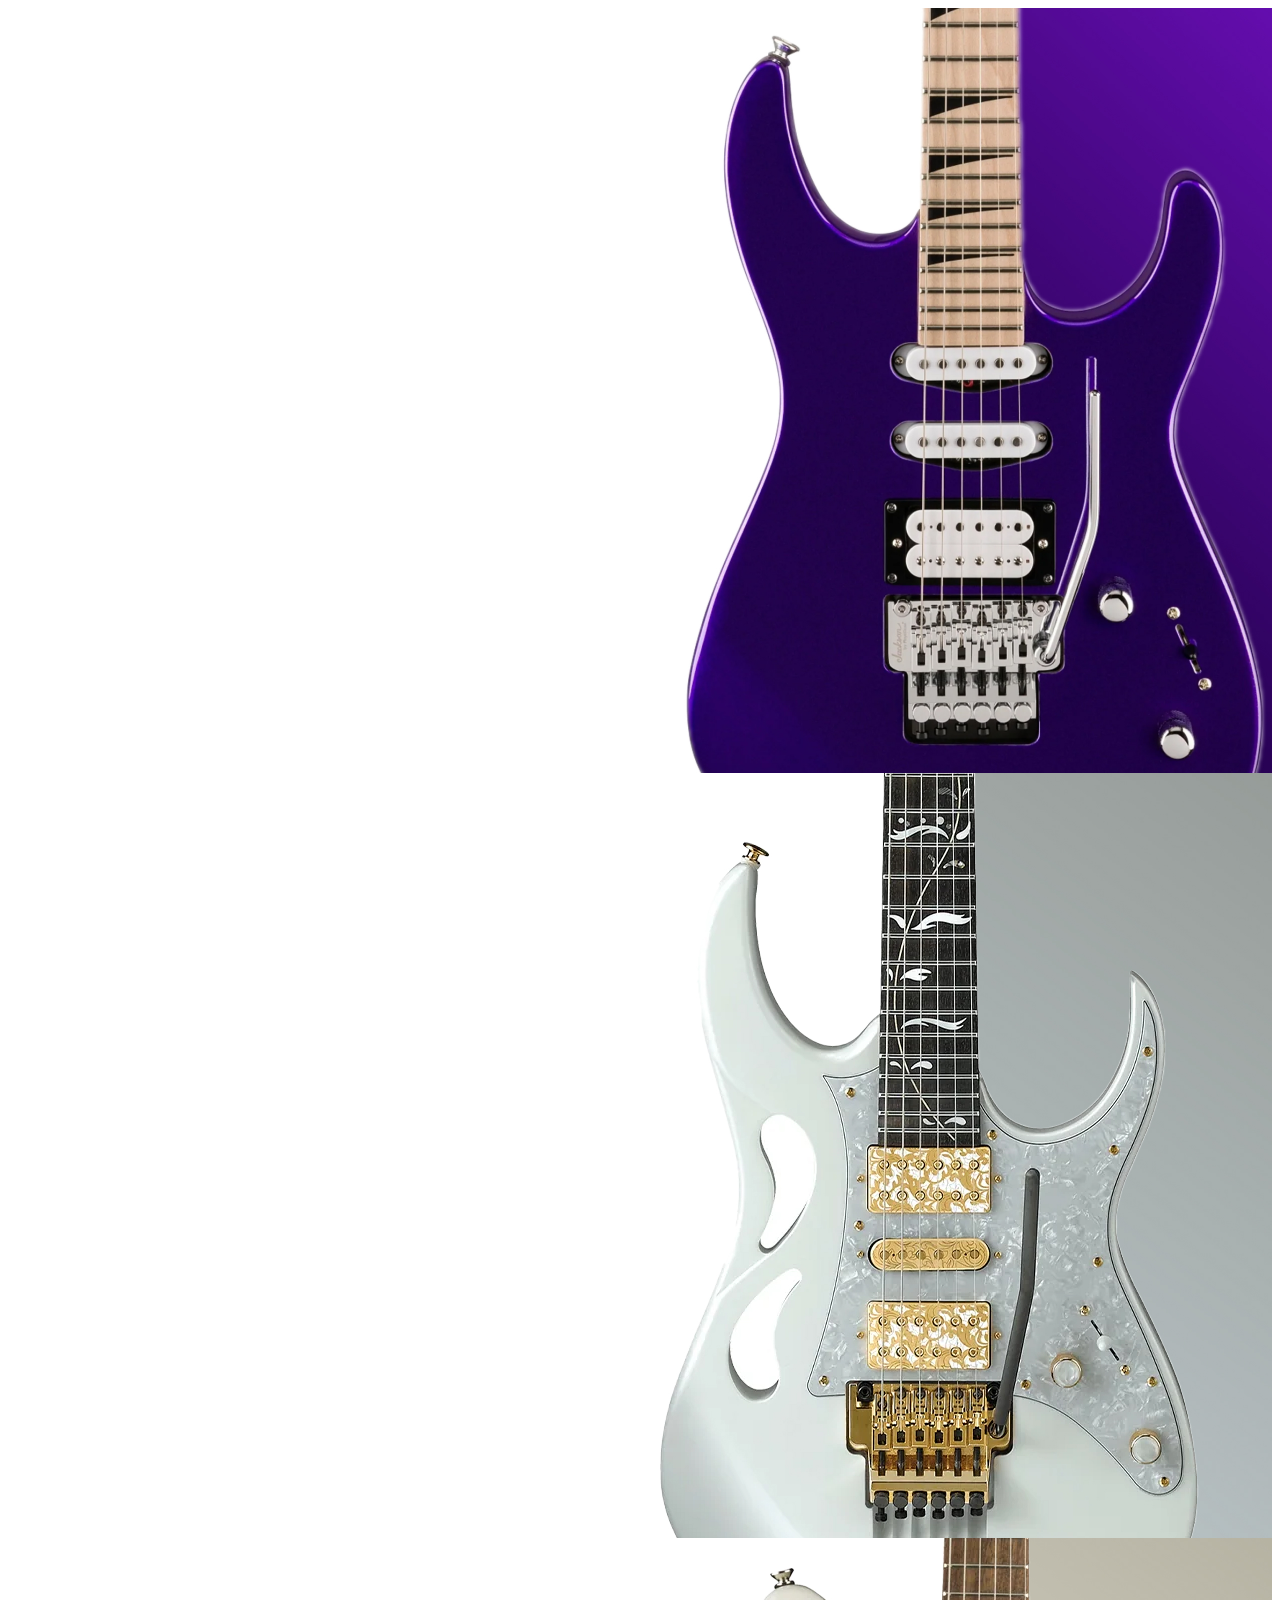
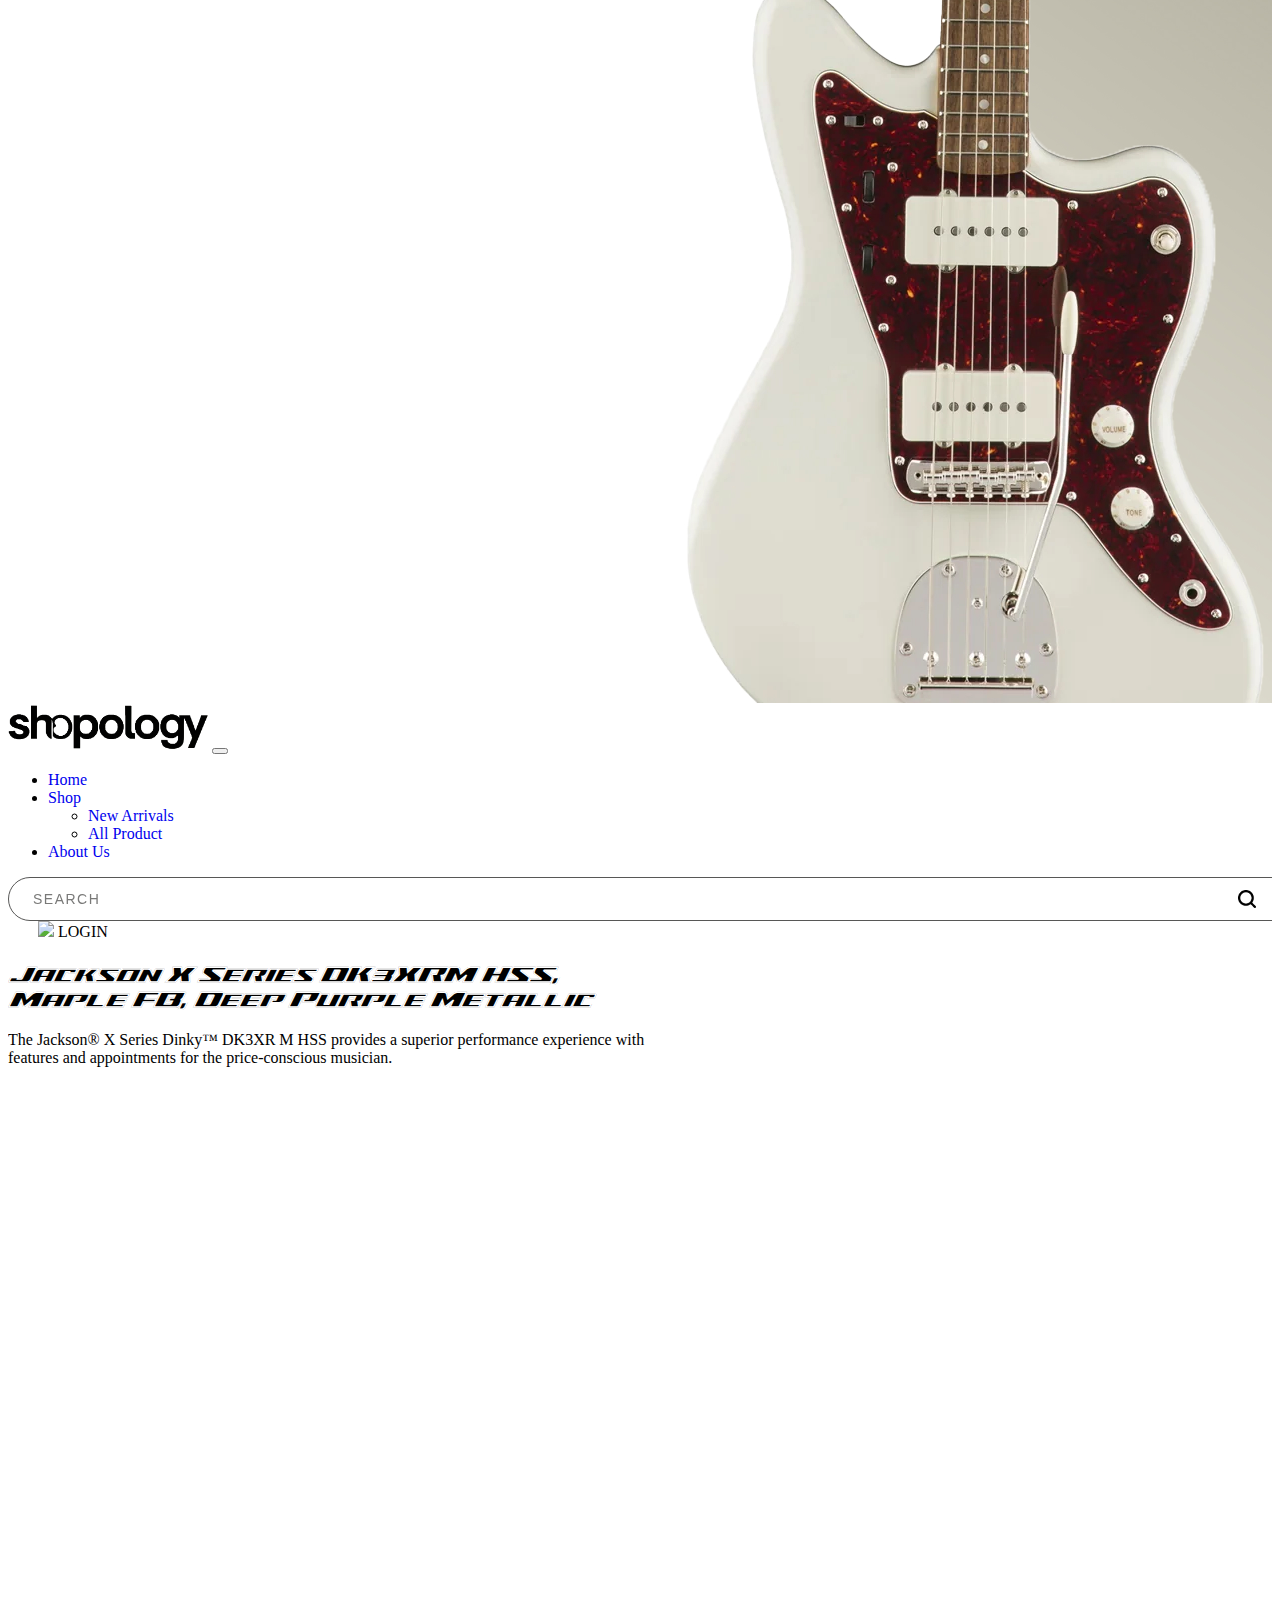
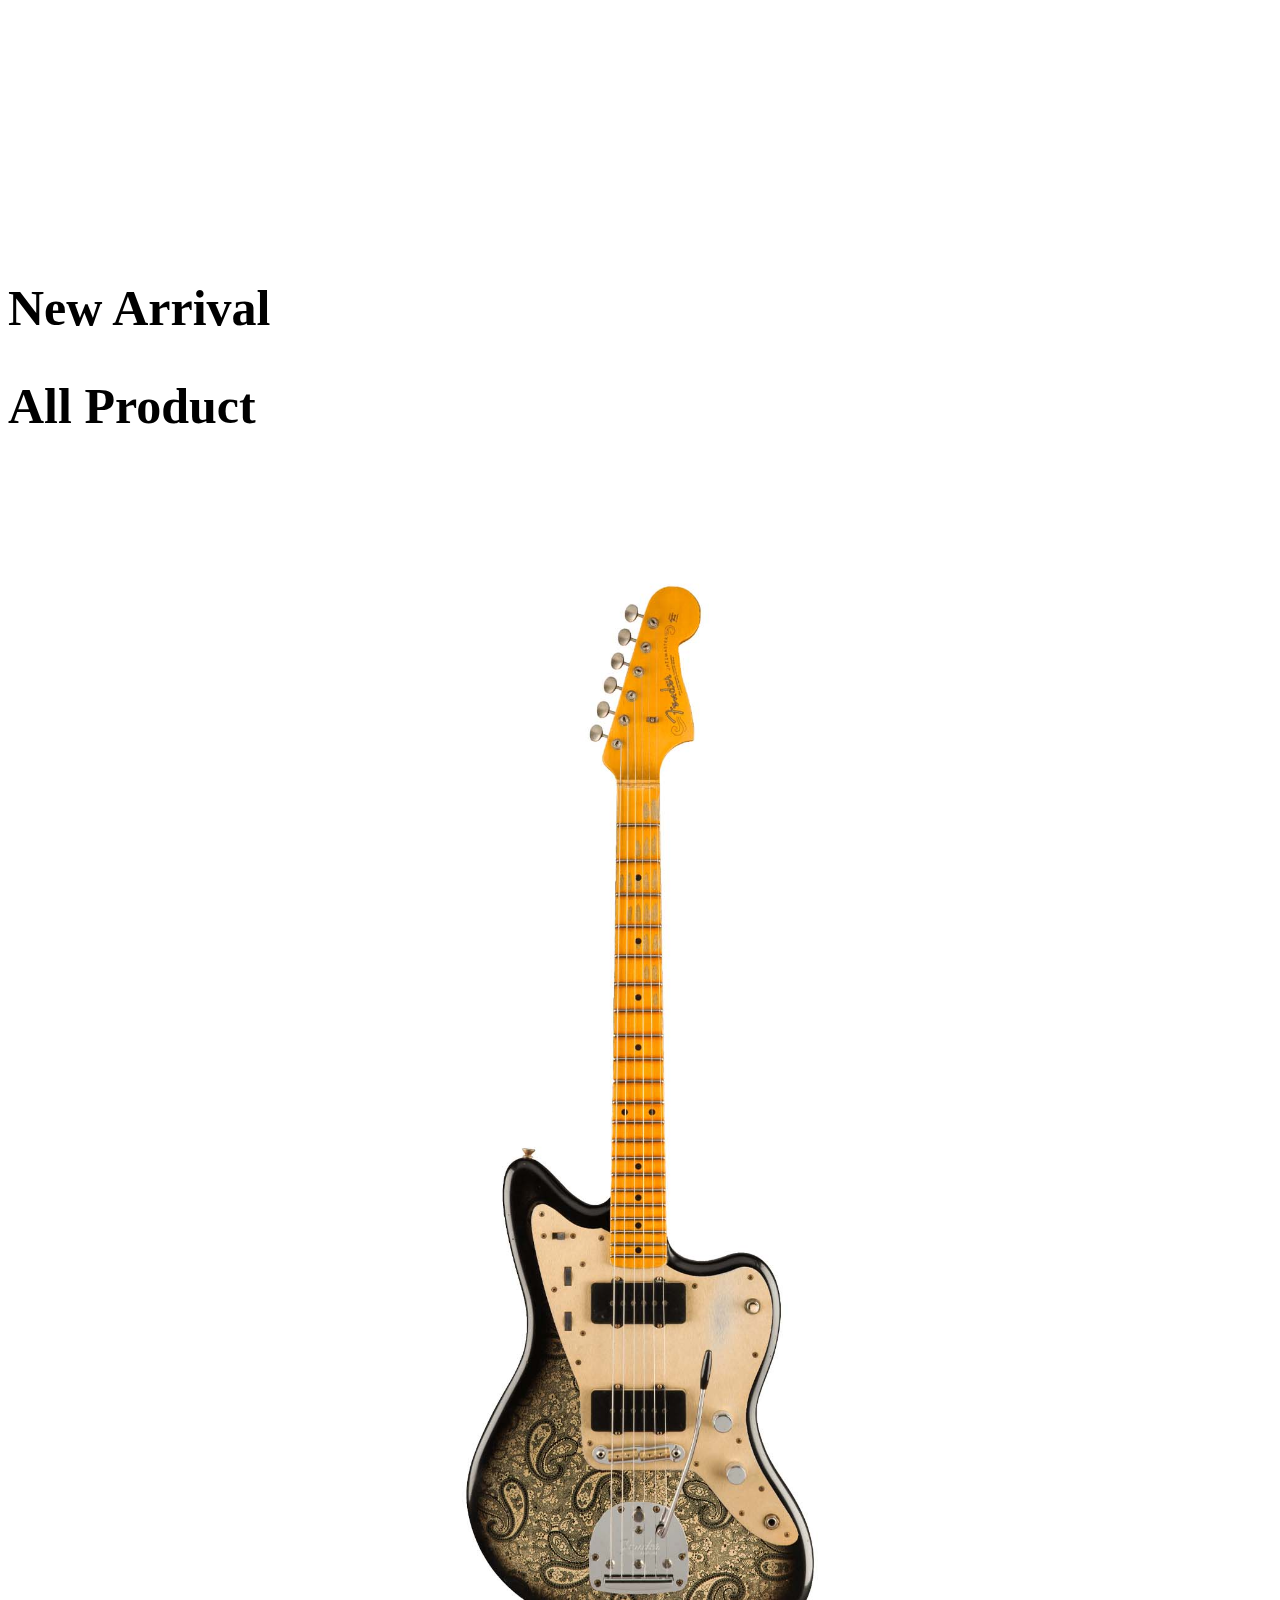
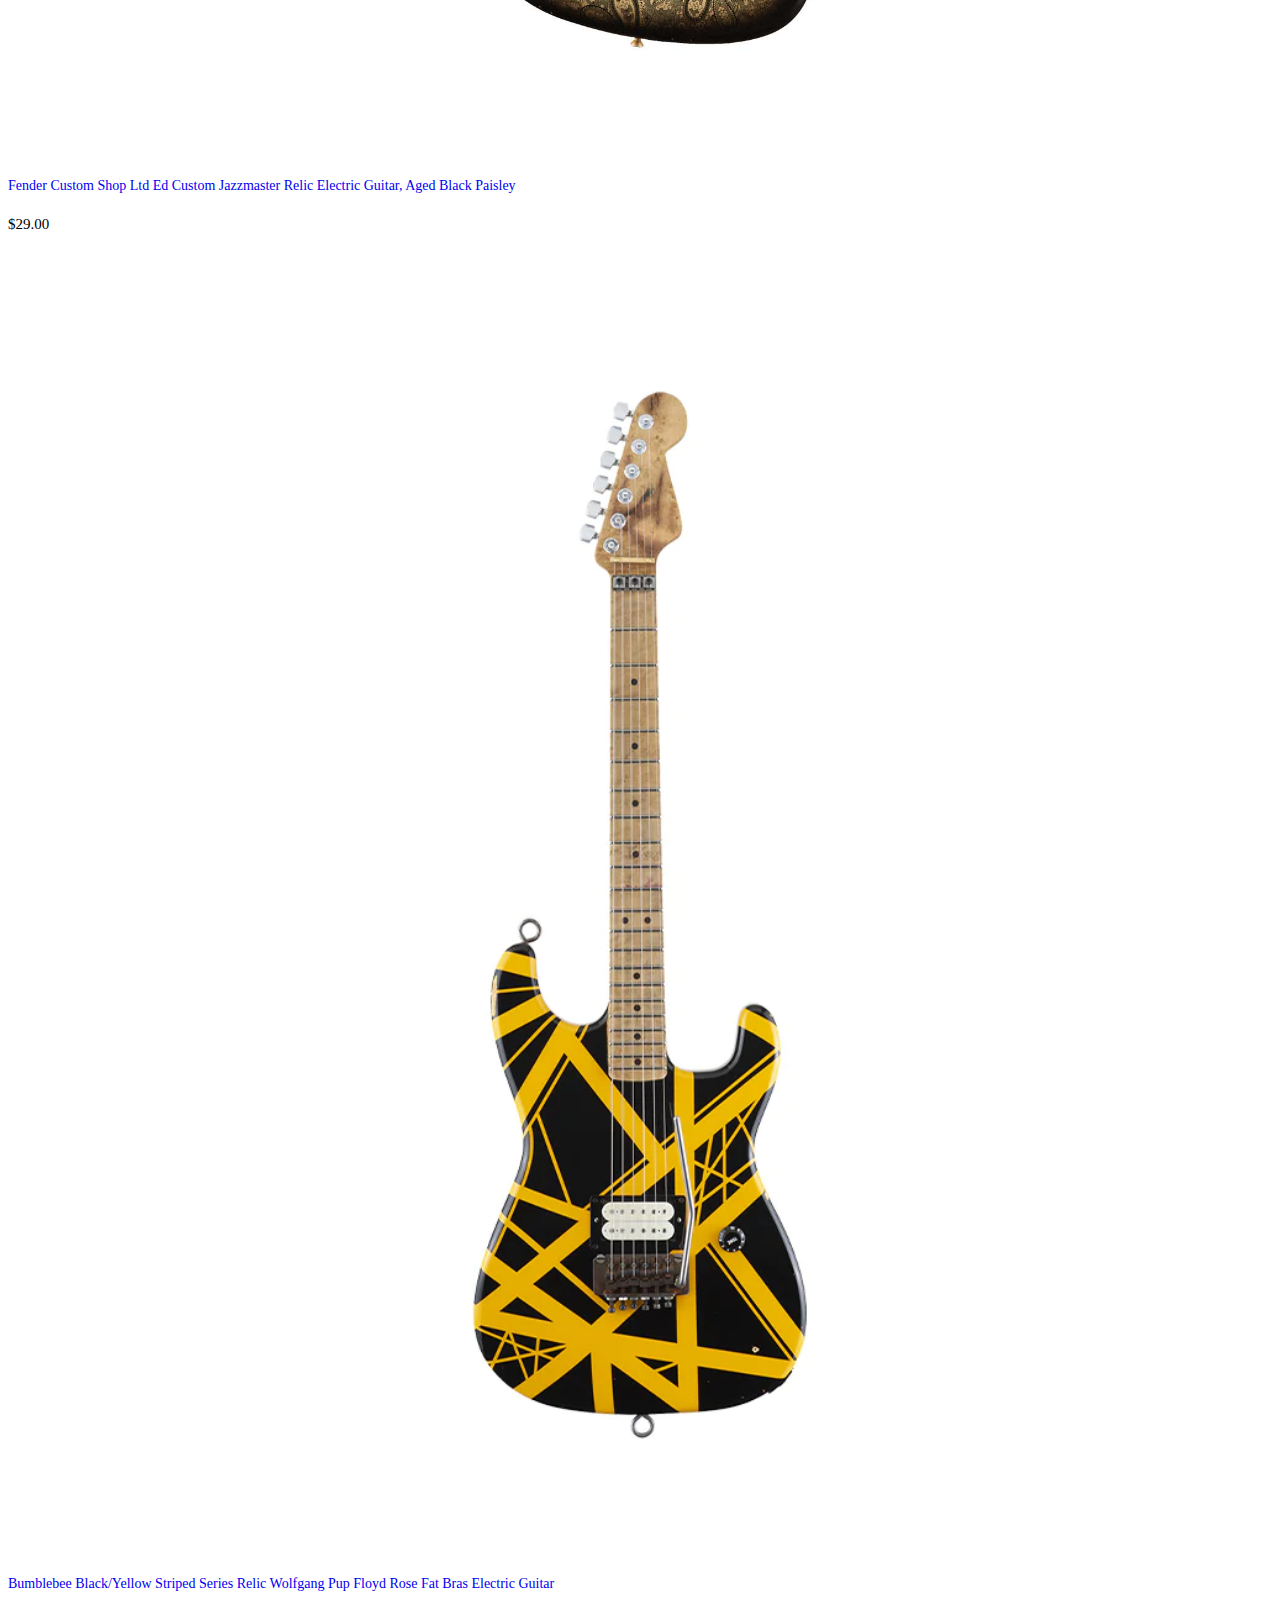
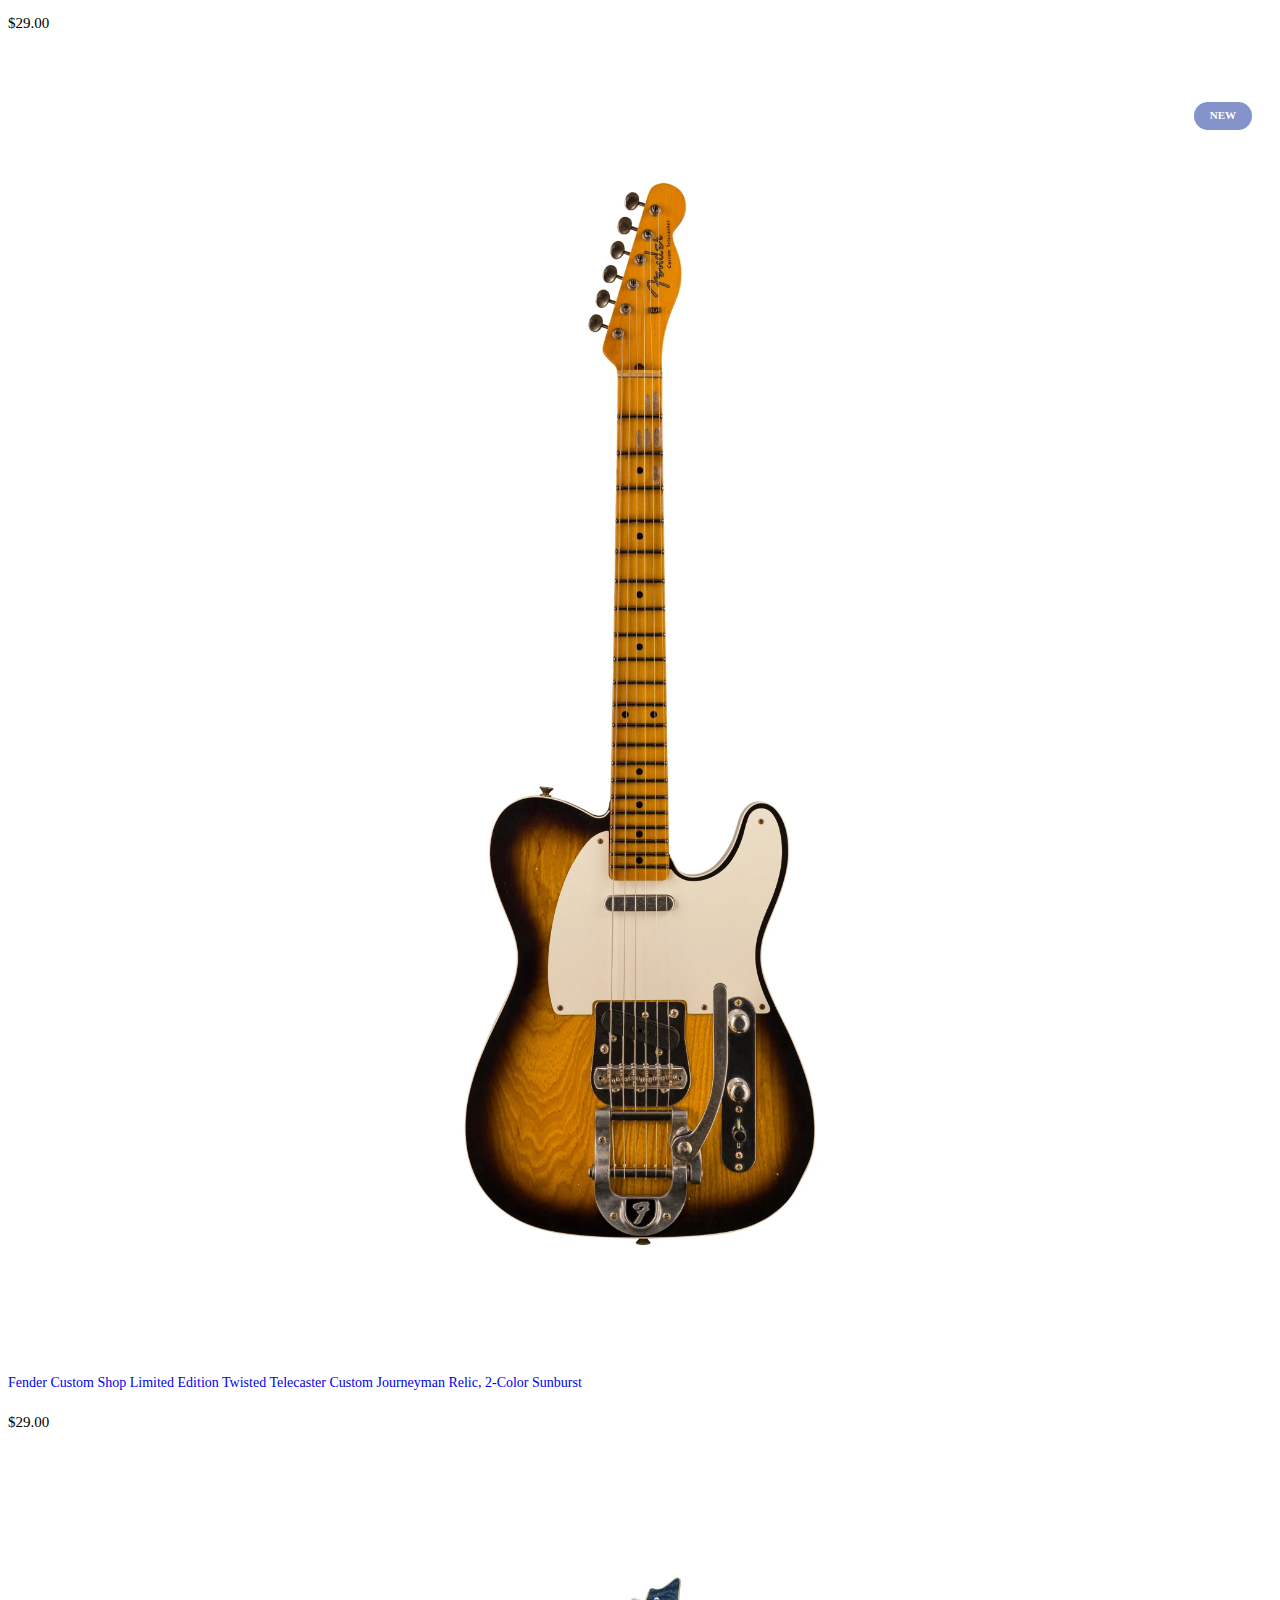
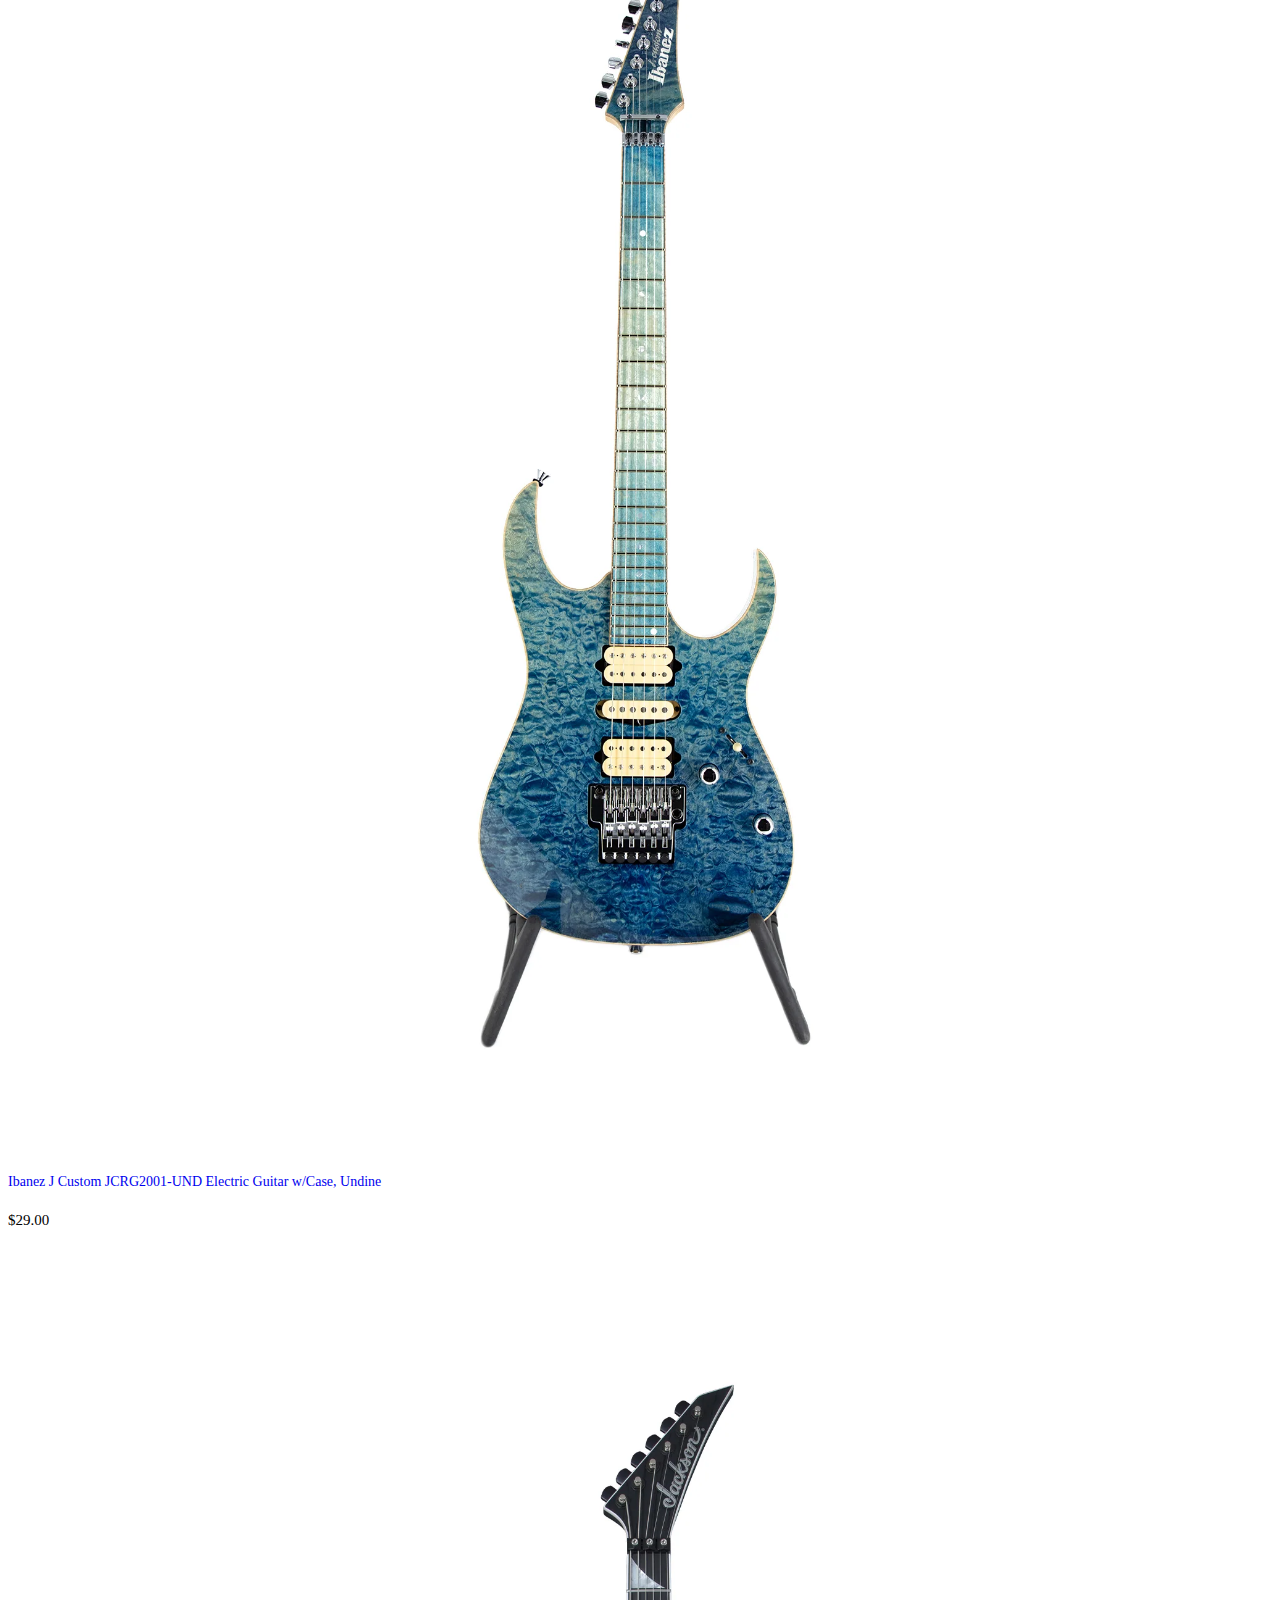
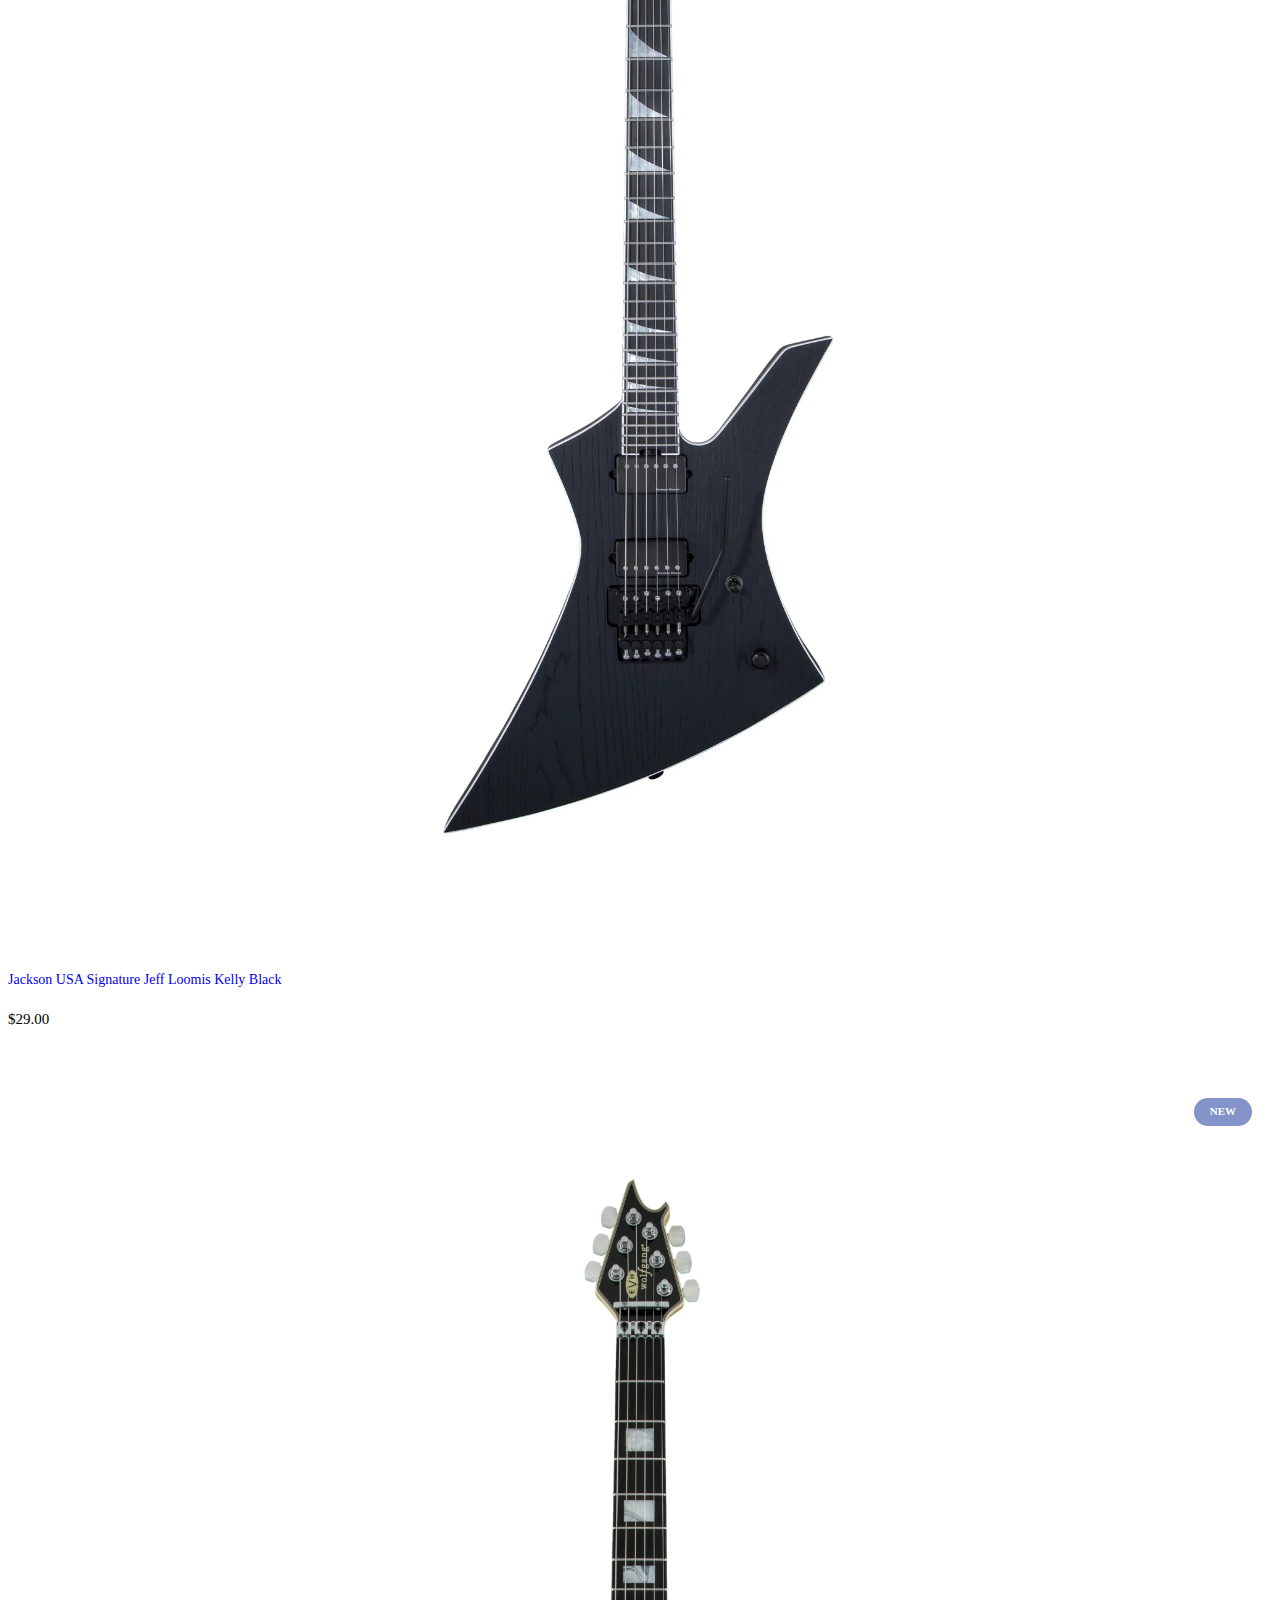
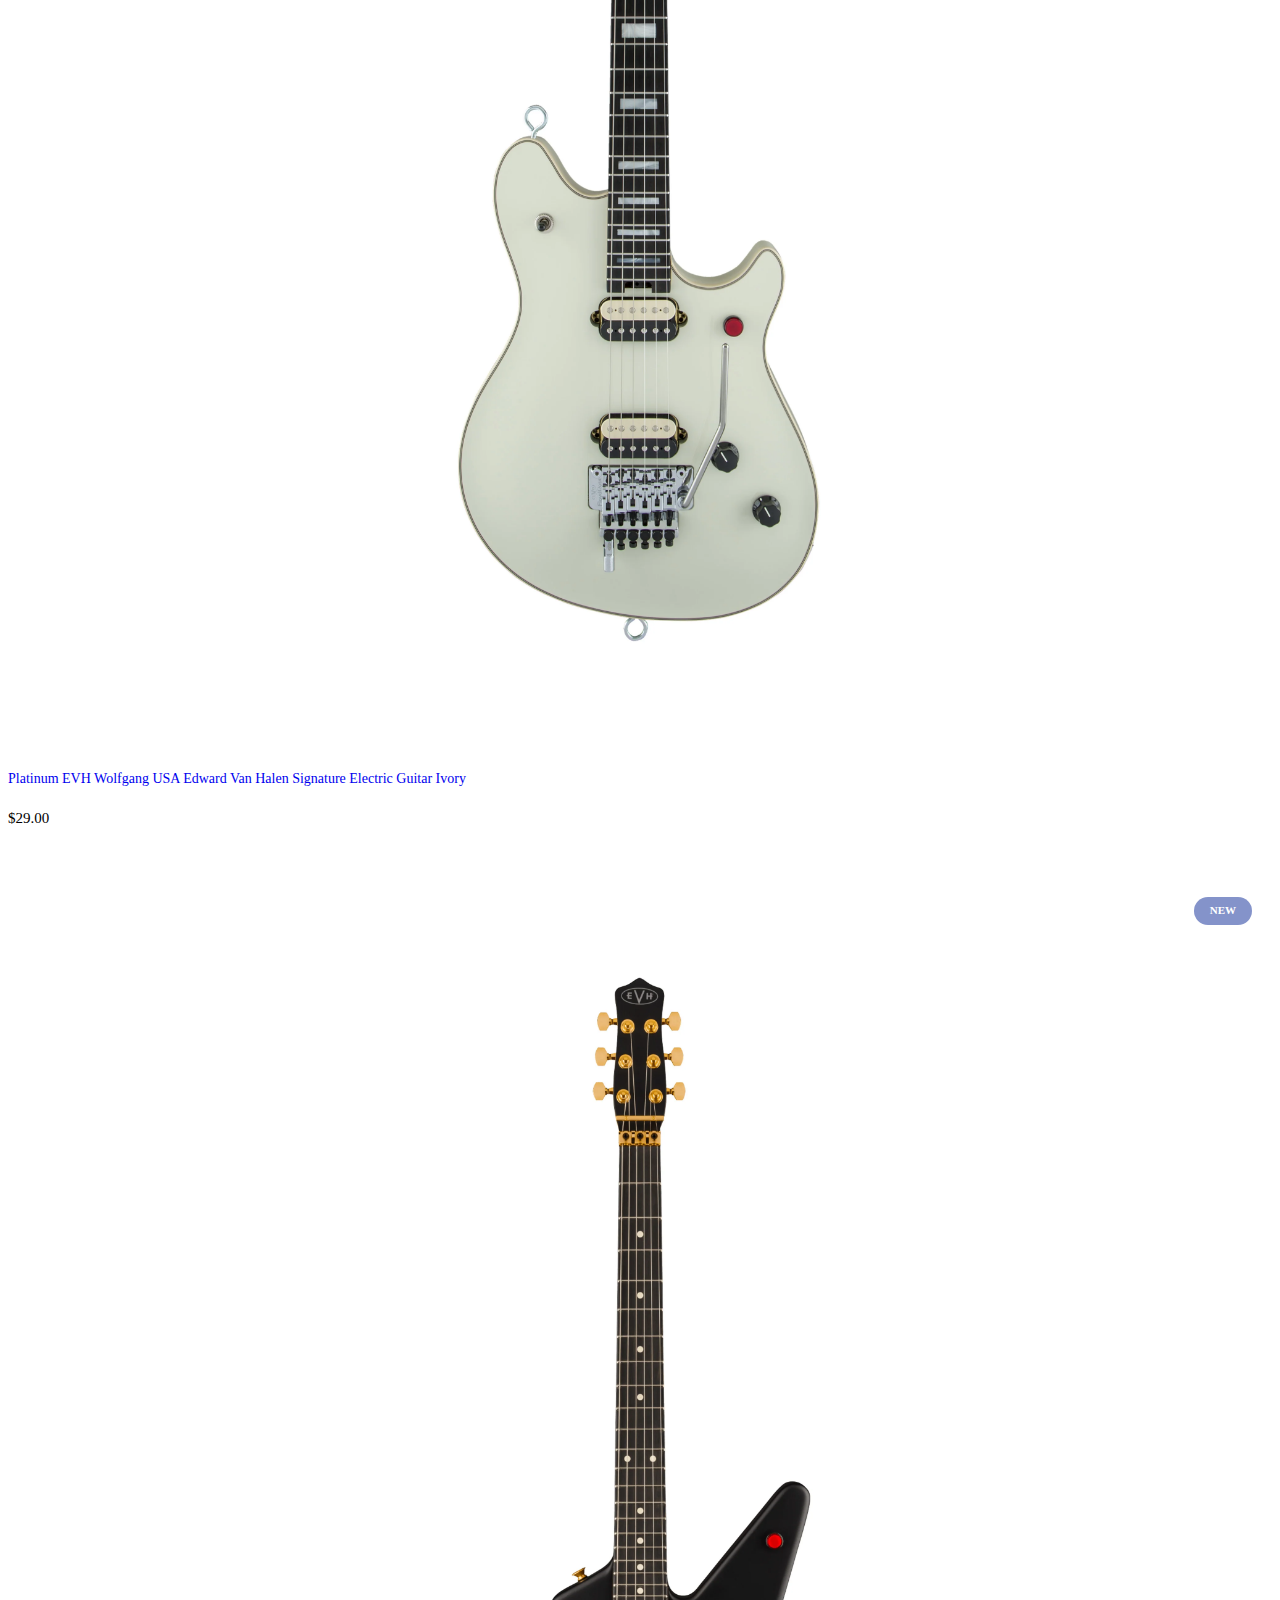
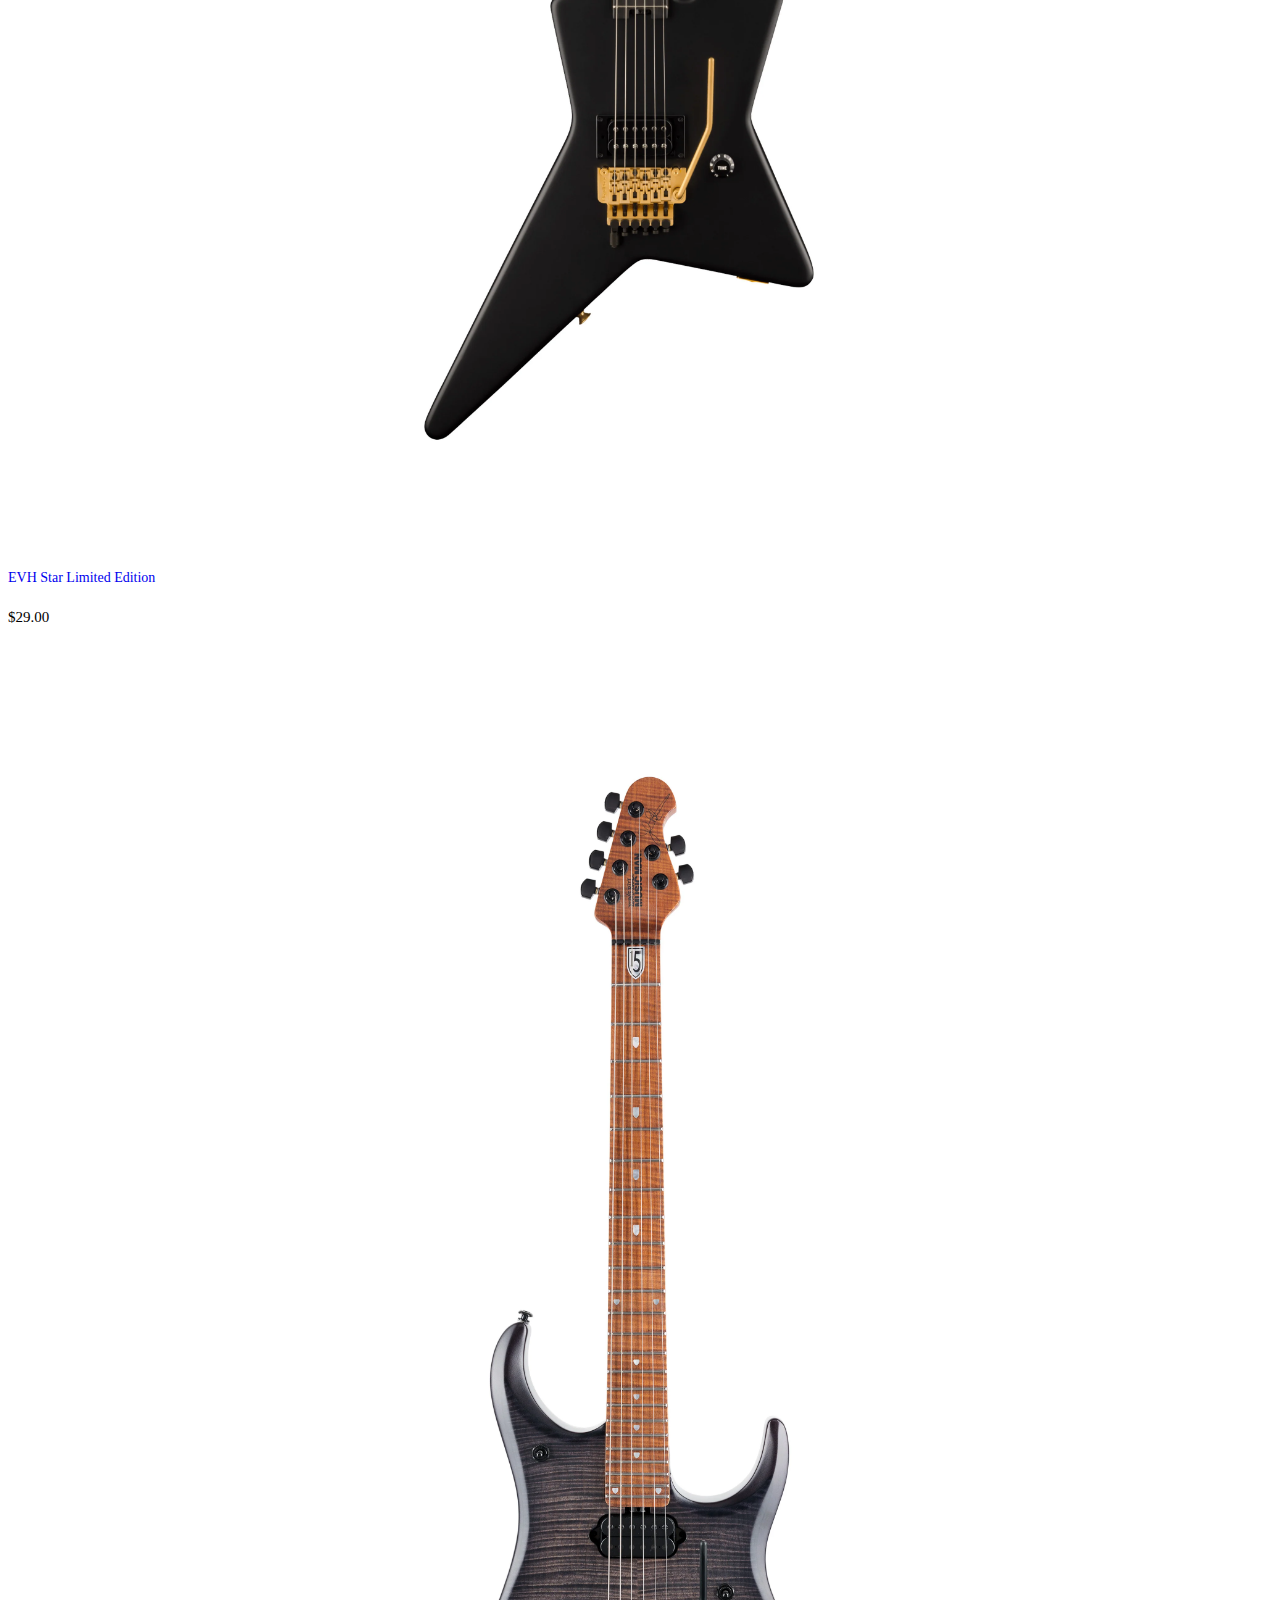
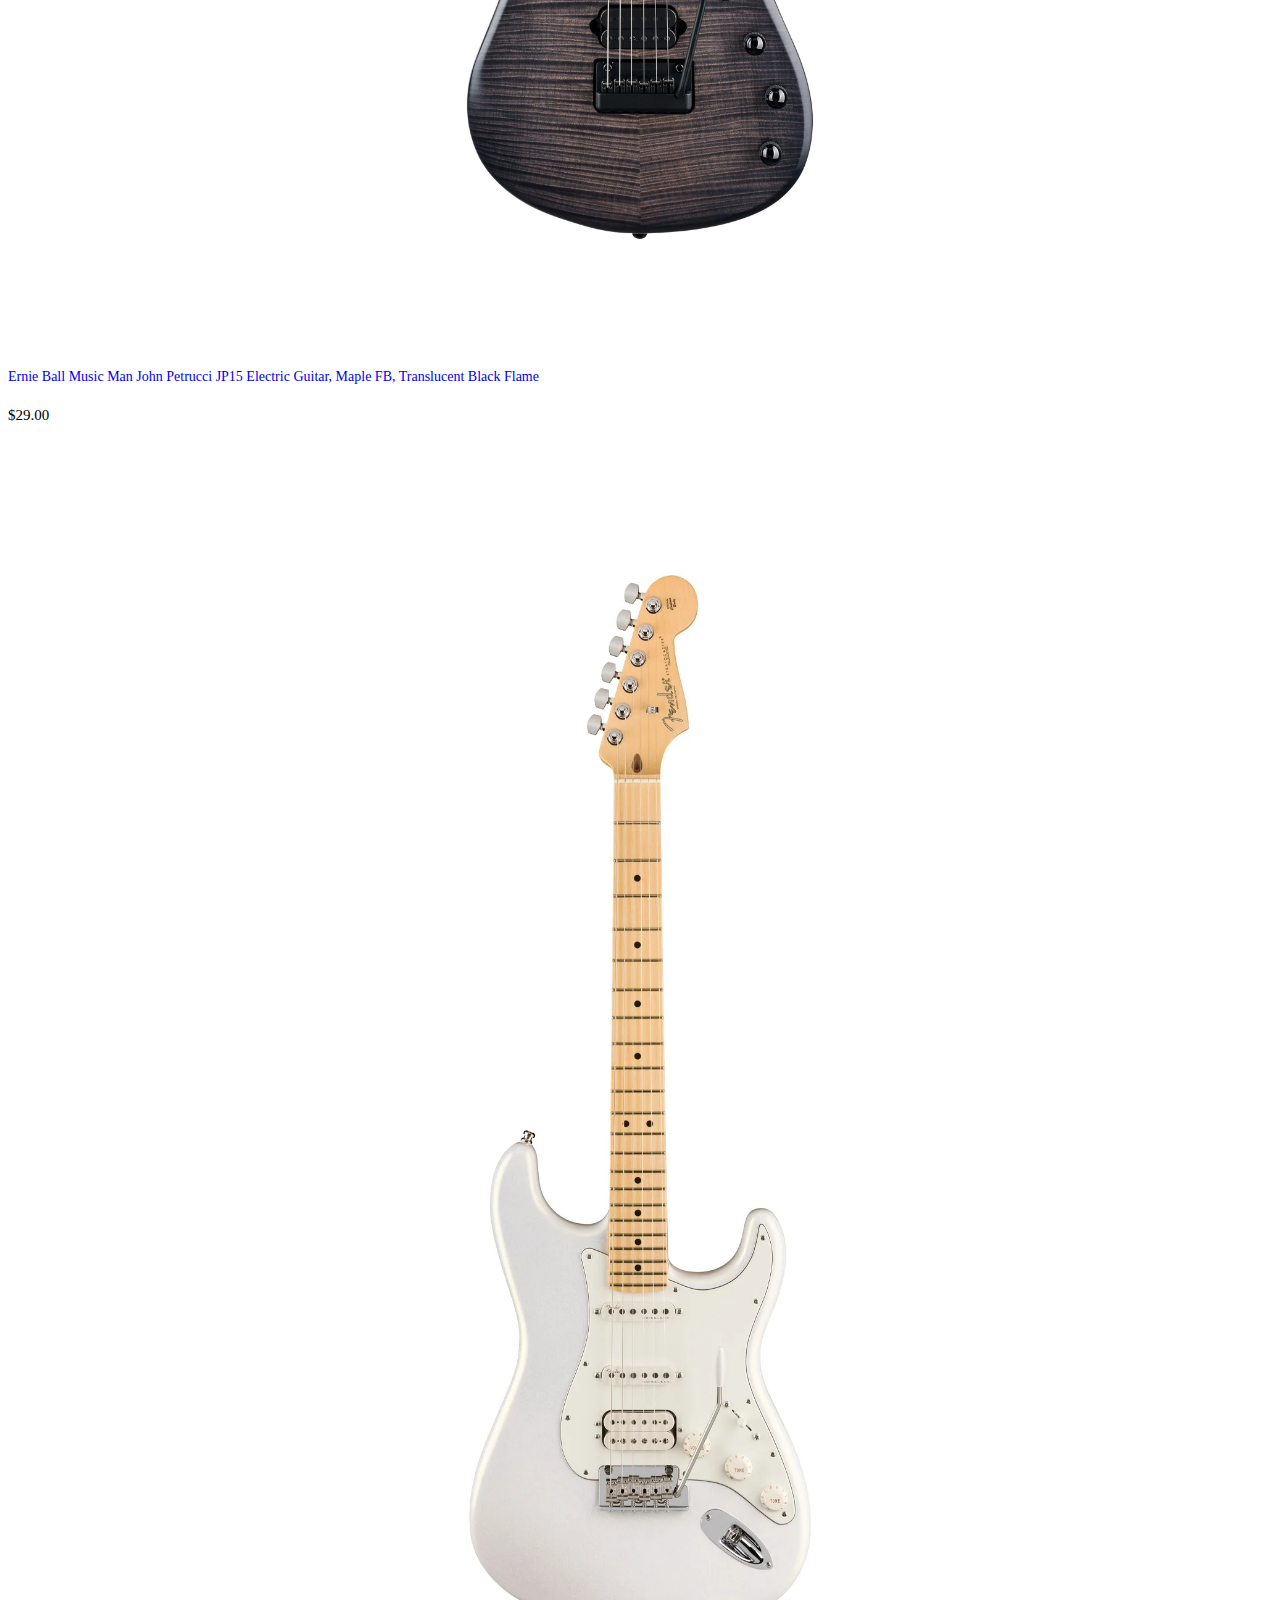
==== index.html @ ac3846db "Update and rename Index.html to index.html" ====
<!DOCTYPE html>
<html xmlns="http://www.w3.org/1999/xhtml" xml:lang="en" lang="en">

<head>
    <meta http-equiv="content-type" content="text/html" charset="utf-8" />
    <title>Shopology</title>
    <link rel="icon" href="imgasa/klipartz.com.png" type="image/gif">
    <meta name="viewport" content="width=device-width, initial-scale=1.0">
    <meta name="description" content="">
    <link rel="StyleSheet" href="swiss.css" />
    <script src="https://cdn.jsdelivr.net/npm/bootstrap@5.3.2/dist/js/bootstrap.bundle.min.js"
        integrity="sha384-C6RzsynM9kWDrMNeT87bh95OGNyZPhcTNXj1NW7RuBCsyN/o0jlpcV8Qyq46cDfL" crossorigin="anonymous">
    </script>
    <link href="https://cdn.jsdelivr.net/npm/bootstrap@5.3.2/dist/css/bootstrap.min.css" rel="stylesheet"
        integrity="sha384-T3c6CoIi6uLrA9TneNEoa7RxnatzjcDSCmG1MXxSR1GAsXEV/Dwwykc2MPK8M2HN" crossorigin="anonymous">
    <script src="https://secure.exportkit.com/cdn/js/ek_googlefonts.js?v=6"></script>
    <link rel="stylesheet" href="css/themify-icons.css">
    <link rel="stylesheet" href="css/owl-carousel.css">
    <link rel="stylesheet" href="style.css">
</head>

<body>

    <div id="myCarousel" class="carousel slide" data-ride="carousel" data-interval="10000" data-pause="false">
        <div class="carousel-inner">
            <div class="carousel-item active">
                <div id="bgimg"
                    style="background-image: url('imgasa/Group\ 1.jpg'); background-size: cover; background-repeat: no-repeat; height:765px;">
                </div>
            </div>
            <div class="carousel-item">
                <div id="bgimg"
                    style="background-image: url('imgasa/Group\ 2.jpg'); background-size: cover; background-repeat: no-repeat; height:765px;">
                </div>
            </div>
            <div class="carousel-item">
                <div id="bgimg"
                    style="background-image: url('imgasa/Group\ 3.jpg'); background-size: cover; background-repeat: no-repeat; height:765px;">
                </div>
            </div>


            <!-- pembuka navbar -->
            <nav class="navbar navbar-expand-lg bg-body-tertiary" style="background-color: transparent !important;">
                <div class="container-fluid">
                    <a class="navbar-brand" id="logoshopology" href="#"><img src="imgasa/shopology.png" width="200px"
                            alt=""></a>

                    <!-- Adjusted inline style for the hamburger menu button -->
                    <button id="hamburgermenu" class="navbar-toggler" type="button" data-bs-toggle="collapse"
                        data-bs-target="#navbarText" aria-controls="navbarText" aria-expanded="false"
                        aria-label="Toggle navigation" style="margin-right: 10px;">
                        <span class="navbar-toggler-icon"></span>
                    </button>

                    <div class="collapse navbar-collapse" id="navbarText">
                        <ul class="navbar-nav me-auto mb-2 mb-lg-0">
                            <li class="nav-item">
                                <a class="nav-link active" aria-current="page" href="#top">Home</a>
                            </li>
                            <li class="nav-item dropdown">
                                <a class="nav-link dropdown-toggle" href="#" role="button" data-bs-toggle="dropdown"
                                    aria-expanded="false">
                                    Shop
                                </a>
                                <ul class="dropdown-menu">
                                    <li><a class="dropdown-item" href="#newarrival">New Arrivals</a></li>
                                    <li><a class="dropdown-item" href="#allproduk">All Product</a></li>
                                </ul>
                            </li>
                            <li class="nav-item">
                                <a class="nav-link" href="#footer">About Us</a>
                            </li>
                        </ul>
                    </div>

                    <!-- Fluid search input span -->
                    <div class="flex-grow-1">
                        <span class="navbar-text">
                            <input class="search__input form-control" type="text" placeholder="Search">
                        </span>
                    </div>

                    <div class="navbar-text-container" style="display: flex; align-items: center; gap: 20px;">
                        <span class="navbar-text" style="margin-left: 10px;">
                            <a href="shoppingcart.html"><img src="skins/shopping_cart_2838895_1.png" alt=""></a>
                        </span>
                        <span class="navbar-text">
                            <img src="skins/user_8647311_1.png" id="user_8647311_1" />
                            <span class="mb-2" id="my_account">LOGIN</span>
                        </span>
                    </div>
                </div>
            </nav>
            <!-- penutup navbar -->


            <!-- pembuka card -->
            <!-- Card 1 -->
            <div class="d-flex justify-content-start align-items-center vh-100 me-5 mx-5">
                <div class="card" style="width: 40rem; background-color: rgba(255, 255, 255, 0.5);">
                    <div class="card-body">
                        <h2 class="card-title" id="titlecard">Jackson X Series DK3XRM HSS, Maple FB, Deep Purple
                            Metallic</h2>
                        <p class="card-text" id="cardText">The Jackson® X Series Dinky™ DK3XR M HSS provides a superior
                            performance experience with features and appointments for the price-conscious musician.</p>
                    </div>
                </div>
            </div>
            <!-- batas card 1 -->
        </div>
        <!-- batas card -->
    </div>
    </div>

    <!-- pembuka text banner utama -->
    <script>
        const texts = [{
                title: "Ibanez PIA Steve Vai Signature, Stallion White",
                text: "Steve Vai is a virtuoso guitarist, visionary composer, and consummate producer who sculpts musical sound with infinite creativity and technical mastery."
            },
            {
                title: "Squier Classic Vibe 60s Jazzmaster, Laurel FB, Olympic White",
                text: "Classic Vibe ‘60s Jazzmaster® adalah penghormatan pada model favorit Fender yang ikonik."
            },
            {
                title: "Jackson X Series DK3XRM HSS, Maple FB, Deep Purple Metallic",
                text: "The Jackson® X Series Dinky™ DK3XR M HSS provides a superior performance experience with features and appointments for the price-conscious musician."
            }
        ];

        function updateContent(index) {
            const cardText = document.getElementById("cardText");
            const titlecard = document.getElementById("titlecard");
            cardText.classList.remove('fade-in');
            cardText.classList.add('fade-out');
            titlecard.classList.remove('fade-in');
            titlecard.classList.add('fade-out');

            setTimeout(() => {
                document.getElementById("titlecard").textContent = texts[index].title;
                document.getElementById("cardText").textContent = texts[index].text;
                cardText.classList.remove('fade-out');
                cardText.classList.add('fade-in');
                titlecard.classList.remove('fade-out');
                titlecard.classList.add('fade-in');
            }, 1000);
        }

        function updateCarousel(index) {
            document.querySelector('.carousel').querySelectorAll('.carousel-item').forEach((item, i) => {
                i === index ? item.classList.add('active') : item.classList.remove('active');
            });
        }

        function updateCardAndCarousel() {
            const currentIndex = texts.findIndex(text => text.title === document.getElementById("titlecard")
                .textContent);
            const nextIndex = (currentIndex + 1) % texts.length;

            updateContent(nextIndex);
            updateCarousel(nextIndex);
        }

        setInterval(updateCardAndCarousel, 10000);
    </script>
    <!-- penutup text banner utama -->

    <!-- pembuka dari produk banner utama -->
    <section class="small-banner section">
        <div class="container-fluid">
            <div class="row">
                <!-- Single Banner  -->
                <div class="col-lg-4 col-md-6 col-12">
                    <div class="single-banner">
                        <iframe width="450" height="240"
                            src="https://www.youtube.com/embed/pI4-M2xgrvU?si=ZbTyUxkT8d_DhUAQ"
                            title="YouTube video player" frameborder="0"
                            allow="accelerometer; autoplay; clipboard-write; encrypted-media; gyroscope; picture-in-picture; web-share"
                            allowfullscreen></iframe>
                    </div>
                </div>
                <!-- /End Single Banner  -->
                <!-- Single Banner  -->
                <div class="col-lg-4 col-md-6 col-12">
                    <div class="single-banner">
                        <iframe width="450" height="240"
                            src="https://www.youtube.com/embed/H2NawuyVafc?si=LwbJuUCQaDoySURm"
                            title="YouTube video player" frameborder="0"
                            allow="accelerometer; autoplay; clipboard-write; encrypted-media; gyroscope; picture-in-picture; web-share"
                            allowfullscreen></iframe>
                    </div>
                </div>
                <!-- /End Single Banner  -->
                <!-- Single Banner  -->
                <div class="col-lg-4 col-12">
                    <div class="single-banner tab-height">
                        <iframe width="450" height="240"
                            src="https://www.youtube.com/embed/c5CA8XbZvbs?si=tefG1GzXwbRsXh9-"
                            title="YouTube video player" frameborder="0"
                            allow="accelerometer; autoplay; clipboard-write; encrypted-media; gyroscope; picture-in-picture; web-share"
                            allowfullscreen></iframe>
                    </div>
                </div>
                <!-- /End Single Banner  -->
            </div>
        </div>
    </section>
    <!-- penutup dari banner utama -->

    <!-- pembuka new arival  owl carousel -->
    <div id="newarrival" class="product-area most-popular section">
        <div class="container">
            <div class="row">
                <div class="col-12">
                    <div class="section-title">
                        <h1 class="jwr text-center mt-5 mb-5" style="font-size: 50px; font-weight: bold;">New Arrival</br></h1>
                    </div>
                </div>
            </div>
            <div class="row">
                <div class="col-12">
                    <div class="owl-carousel popular-slider">
                        <!-- Start Single Product -->
                        <div class="single-product">
                            <div class="product-img">
                                <a href="deskripsiproduk.html">
                                    <img class="default-img" src="imgproduk/gitar (9).webp" alt="#">

                                    <span class="new">New</span>
                                </a>
                                
                            </div>
                            <div class="product-content">
                                <h3><a href="product-details.html">Gretsch G6136T-59GE Vintage Select 1959 Falcon Electric Guitar w/ Bigsby, Vintage White</a></h3>
                                <div class="product-price">
                                    <span class="old">$60.00</span>
                                    <span>$50.00</span>
                                </div>
                            </div>
                        </div>
                        <!-- End Single Product -->
                        <!-- Start Single Product -->
                        <div class="single-product">
                            <div class="product-img">
                                <a href="deskripsiproduk.html">
                                    <img class="default-img" src="imgproduk/gitar (3).webp" alt="#">

                                    <span class="new">New</span>
                                </a>
                                
                            </div>
                            <div class="product-content">
                                <h3><a href="deskripsiproduk.html">EVH Star Limited Edition</a></h3>
                                <div class="product-price">
                                    <span>$50.00</span>
                                </div>
                            </div>
                        </div>
                        <!-- End Single Product -->
                        <!-- Start Single Product -->
                        <div class="single-product">
                            <div class="product-img">
                                <a href="deskripsiproduk.html">
                                    <img class="default-img" src="imgproduk/gitar (11).webp" alt="#">

                                    <span class="new">New</span>
                                </a>
                                
                            </div>
                            <div class="product-content">
                                <h3><a href="deskripsiproduk.html">Fender Custom Shop Limited Edition Twisted Telecaster
                                        Custom Journeyman Relic, 2-Color Sunburst</a></h3>
                                <div class="product-price">
                                    <span>$50.00</span>
                                </div>
                            </div>
                        </div>
                        <!-- End Single Product -->
                        <!-- Start Single Product -->
                        <div class="single-product">
                            <div class="product-img">
                                <a href="deskripsiproduk.html">
                                    <img class="default-img" src="imgproduk/gitar (2).webp" alt="#">

                                    <span class="new">New</span>
                                </a>
                                
                            </div>
                            <div class="product-content">
                                <h3><a href="deskripsiproduk.html">Platinum EVH Wolfgang USA Edward Van Halen Signature
                                        Electric Guitar Ivory | Guitar Center</a></h3>
                                <div class="product-price">
                                    <span>$50.00</span>
                                </div>
                            </div>
                        </div>
                        <!-- End Single Product -->
                        <!-- Start Single Product -->
                        <div class="single-product">
                            <div class="product-img">
                                <a href="deskripsiproduk.html">
                                    <img class="default-img" src="imgproduk/gitar (6).webp" alt="#">
                                    <span class="new">New</span>
                                </a>
                                
                            </div>
                            <div class="product-content">
                                <h3><a href="deskripsiproduk.html">Fender Bruno Mars Stratocaster Electric Guitar Mars
                                        Mocha</a></h3>
                                <div class="product-price">
                                    <span>$50.00</span>
                                </div>
                            </div>
                        </div>
                        <!-- End Single Product -->
                        <!-- Start Single Product -->
                        <div class="single-product">
                            <div class="product-img">
                                <a href="deskripsiproduk.html">
                                    <img class="default-img" src="imgproduk/gitar (7).webp" alt="#">
                                    <span class="new">New</span>
                                </a>
                                
                            </div>
                            <div class="product-content">
                                <h3><a href="deskripsiproduk.html">Fender FSR Player Plus Meteora Electric Guitar,
                                        Roasted Maple FB, Sapphire Blue Transparent</a></h3>
                                <div class="product-price">
                                    <span>$50.00</span>
                                </div>
                            </div>
                        </div>
                        <!-- End Single Product -->
                    </div>
                </div>
            </div>
        </div>
    </div>
    <!-- penutup new arrival -->

    <!-- pembuka all product -->
    <div id="allproduk" class="product-area section">
        <div class="container">
            <div class="row">
                <div class="col-12">
                    <div class="section-title">
                        <h1 class="jwr text-center mt-5 mb-5" style="font-size: 50px; font-weight: bold;">All Product</h1>
                    </div>
                </div>
            </div>
            <div class="row">
                <div class="col-12">
                    <div class="product-info">
                        <div class="tab-content" id="myTabContent">
                            <!-- Start Single Tab -->
                            <div class="tab-pane fade show active" id="man" role="tabpanel">
                                <div class="tab-single">
                                    <div class="row">
                                        <div class="col-xl-3 col-lg-4 col-md-4 col-12">
                                            <div class="single-product">
                                                <div class="product-img">
                                                    <a href="deskripsiproduk.html">
                                                        <img class="default-img" src="imgproduk/gitar (1).jpg" alt="#">

                                                    </a>
                                                    
                                                </div>
                                                <div class="product-content">
                                                    <h3><a href="deskripsiproduk.html">Fender Custom Shop Ltd Ed Custom
                                                            Jazzmaster Relic Electric Guitar, Aged Black Paisley</a>
                                                    </h3>
                                                    <div class="product-price">
                                                        <span>$29.00</span>
                                                    </div>
                                                </div>
                                            </div>
                                        </div>
                                        <div class="col-xl-3 col-lg-4 col-md-4 col-12">
                                            <div class="single-product">
                                                <div class="product-img">
                                                    <a href="deskripsiproduk.html">
                                                        <img class="default-img" src="imgproduk/gitar (10).webp"alt="#"></a>
                                                    
                                                </div>
                                                <div class="product-content">
                                                    <h3><a href="deskripsiproduk.html">Bumblebee Black/Yellow Striped
                                                            Series Relic Wolfgang Pup Floyd Rose Fat Bras Electric
                                                            Guitar</a></h3>
                                                    <div class="product-price">
                                                        <span>$29.00</span>
                                                    </div>
                                                </div>
                                            </div>
                                        </div>
                                        <div class="col-xl-3 col-lg-4 col-md-4 col-12">
                                            <div class="single-product">
                                                <div class="product-img">
                                                    <a href="deskripsiproduk.html">
                                                        <img class="default-img" src="imgproduk/gitar (11).webp"alt="#"><span class="new">New</span></a>
                                                    
                                                </div>
                                                <div class="product-content">
                                                    <h3><a href="deskripsiproduk.html">Fender Custom Shop Limited
                                                            Edition Twisted Telecaster Custom Journeyman Relic, 2-Color
                                                            Sunburst</a></h3>
                                                    <div class="product-price">
                                                        <span>$29.00</span>
                                                    </div>
                                                </div>
                                            </div>
                                        </div>
                                        <div class="col-xl-3 col-lg-4 col-md-4 col-12">
                                            <div class="single-product">
                                                <div class="product-img">
                                                    <a href="deskripsiproduk.html">
                                                        <img class="default-img" src="imgproduk/gitar (12).webp"alt="#"></a>
                                                    
                                                </div>
                                                <div class="product-content">
                                                    <h3><a href="deskripsiproduk.html">Ibanez J Custom JCRG2001-UND
                                                            Electric Guitar w/Case, Undine</a></h3>
                                                    <div class="product-price">
                                                        <span>$29.00</span>
                                                    </div>
                                                </div>
                                            </div>
                                        </div>
                                        <div class="col-xl-3 col-lg-4 col-md-4 col-12">
                                            <div class="single-product">
                                                <div class="product-img">
                                                    <a href="deskripsiproduk.html">
                                                        <img class="default-img" src="imgproduk/gitar (13).webp"alt="#"></a>
                                                    
                                                </div>
                                                <div class="product-content">
                                                    <h3><a href="deskripsiproduk.html">Jackson USA Signature Jeff Loomis
                                                            Kelly Black</a></h3>
                                                    <div class="product-price">
                                                        <span>$29.00</span>
                                                    </div>
                                                </div>
                                            </div>
                                        </div>
                                        <div class="col-xl-3 col-lg-4 col-md-4 col-12">
                                            <div class="single-product">
                                                <div class="product-img">
                                                    <a href="deskripsiproduk.html">
                                                        <img class="default-img" src="imgproduk/gitar (2).webp" alt="#"><span class="new">New</span> </a>
                                                    
                                                </div>
                                                <div class="product-content">
                                                    <h3><a href="deskripsiproduk.html">Platinum EVH Wolfgang USA Edward
                                                            Van Halen Signature Electric Guitar Ivory</a></h3>
                                                    <div class="product-price">
                                                        <span>$29.00</span>
                                                    </div>
                                                </div>
                                            </div>
                                        </div>
                                        <div class="col-xl-3 col-lg-4 col-md-4 col-12">
                                            <div class="single-product">
                                                <div class="product-img">
                                                    <a href="deskripsiproduk.html">
                                                        <img class="default-img" src="imgproduk/gitar (3).webp" alt="#">
                                                        <span class="new">New</span>
                                                    </a>
                                                    
                                                </div>
                                                <div class="product-content">
                                                    <h3><a href="deskripsiproduk.html">EVH Star Limited Edition</a></h3>
                                                    <div class="product-price">
                                                        <span>$29.00</span>
                                                    </div>
                                                </div>
                                            </div>
                                        </div>
                                        <div class="col-xl-3 col-lg-4 col-md-4 col-12">
                                            <div class="single-product">
                                                <div class="product-img">
                                                    <a href="deskripsiproduk.html">
                                                        <img class="default-img" src="imgproduk/gitar (4).webp" alt="#">

                                                    </a>
                                                    
                                                </div>
                                                <div class="product-content">
                                                    <h3><a href="deskripsiproduk.html">Ernie Ball Music Man John
                                                            Petrucci JP15 Electric Guitar, Maple FB, Translucent Black
                                                            Flame</a></h3>
                                                    <div class="product-price">
                                                        <span>$29.00</span>
                                                    </div>
                                                </div>
                                            </div>
                                        </div>
                                        <div class="col-xl-3 col-lg-4 col-md-4 col-12">
                                            <div class="single-product">
                                                <div class="product-img">
                                                    <a href="deskripsiproduk.html">
                                                        <img class="default-img" src="imgproduk/gitar (5).webp" alt="#">

                                                    </a>
                                                    
                                                </div>
                                                <div class="product-content">
                                                    <h3><a href="deskripsiproduk.html">Fender Player HSS Stratocaster
                                                            Electric Guitar, Maple FB, Polar White</a></h3>
                                                    <div class="product-price">
                                                        <span>$29.00</span>
                                                    </div>
                                                </div>
                                            </div>
                                        </div>
                                        <div class="col-xl-3 col-lg-4 col-md-4 col-12">
                                            <div class="single-product">
                                                <div class="product-img">
                                                    <a href="deskripsiproduk.html">
                                                        <img class="default-img" src="imgproduk/gitar (6).webp" alt="#">
                                                        <span class="new">New</span>
                                                    </a>
                                                    
                                                </div>
                                                <div class="product-content">
                                                    <h3><a href="deskripsiproduk.html">Fender Bruno Mars Stratocaster
                                                            Maple Mars Mocha</a></h3>
                                                    <div class="product-price">
                                                        <span>$29.00</span>
                                                    </div>
                                                </div>
                                            </div>
                                        </div>
                                        <div class="col-xl-3 col-lg-4 col-md-4 col-12">
                                            <div class="single-product">
                                                <div class="product-img">
                                                    <a href="deskripsiproduk.html">
                                                        <img class="default-img" src="imgproduk/gitar (7).webp" alt="#">
                                                        <span class="new">New</span>
                                                    </a>
                                                    
                                                </div>
                                                <div class="product-content">
                                                    <h3><a href="deskripsiproduk.html">Fender FSR Player Plus Meteora
                                                            Electric Guitar, Roasted Maple FB, Sapphire Blue
                                                            Transparent</a></h3>
                                                    <div class="product-price">
                                                        <span>$29.00</span>
                                                    </div>
                                                </div>
                                            </div>
                                        </div>
                                        <div class="col-xl-3 col-lg-4 col-md-4 col-12">
                                            <div class="single-product">
                                                <div class="product-img">
                                                    <a href="deskripsiproduk.html">
                                                        <img class="default-img" src="imgproduk/gitar (8).webp" alt="#">

                                                    </a>
                                                    
                                                </div>
                                                <div class="product-content">
                                                    <h3><a href="deskripsiproduk.html">Heritage Standard Collection
                                                            H-150 P90 Electric Guitar with Case, Vintage Cherry
                                                            Sunburst</a></h3>
                                                    <div class="product-price">
                                                        <span>$29.00</span>
                                                    </div>
                                                </div>
                                            </div>
                                        </div>
                                        <div class="col-xl-3 col-lg-4 col-md-4 col-12">
                                            <div class="single-product">
                                                <div class="product-img">
                                                    <a href="deskripsiproduk.html">
                                                        <img class="default-img" src="imgproduk/gitar (9).webp" alt="#">
                                                        <span class="new">New</span>
                                                    </a>
                                                    
                                                </div>
                                                <div class="product-content">
                                                    <h3><a href="deskripsiproduk.html">Gretsch G6136T-59GE Vintage
                                                            Select 1959 Falcon Electric Guitar w/ Bigsby, Vintage
                                                            White</a></h3>
                                                    <div class="product-price">
                                                        <span>$29.00</span>
                                                    </div>
                                                </div>
                                            </div>
                                        </div>
                                        <div class="col-xl-3 col-lg-4 col-md-4 col-12">
                                            <div class="single-product">
                                                <div class="product-img">
                                                    <a href="deskripsiproduk.html">
                                                        <img class="default-img"
                                                            src="imgproduk/F03-037-4083-505_1562813679918.webp" alt="#">
                                                        <span class="out-of-stock">Hot</span>


                                                    </a>
                                                    
                                                </div>
                                                <div class="product-content">
                                                    <h3><a href="deskripsiproduk.html">Squier Classic Vibe 60s
                                                            Jazzmaster, Laurel FB, Olympic White</a></h3>
                                                    <div class="product-price">
                                                        <span>$29.00</span>
                                                    </div>
                                                </div>
                                            </div>
                                        </div>
                                        <div class="col-xl-3 col-lg-4 col-md-4 col-12">
                                            <div class="single-product">
                                                <div class="product-img">
                                                    <a href="deskripsiproduk.html">
                                                        <img class="default-img"
                                                            src="imgproduk/products_2FI01-PIA3761-SLW_2FI01-PIA3761-SLW_1592894436960.webp"
                                                            alt="#">
                                                        <span class="out-of-stock">Hot</span>

                                                    </a>
                                                    
                                                </div>
                                                <div class="product-content">
                                                    <h3><a href="deskripsiproduk.html">Ibanez PIA Steve Vai Signature,
                                                            Stallion White</a></h3>
                                                    <div class="product-price">
                                                        <span>$29.00</span>
                                                    </div>
                                                </div>
                                            </div>
                                        </div>
                                        <div class="col-xl-3 col-lg-4 col-md-4 col-12">
                                            <div class="single-product">
                                                <div class="product-img">
                                                    <a href="deskripsiproduk.html">
                                                        <img class="default-img" src="imgproduk/gitar (2).png" alt="#">

                                                        <span class="out-of-stock">Hot</span>
                                                    </a>
                                                    
                                                </div>
                                                <div class="product-content">
                                                    <h3><a href="deskripsiproduk.html">Jackson X Series DK3XRM HSS,
                                                            Maple FB, Deep Purple Metallic</a></h3>
                                                    <div class="product-price">
                                                        <span>$60.00</span>
                                                    </div>
                                                </div>
                                            </div>
                                        </div>
                                    </div>
                                </div>
                            </div>
                        </div>
                    </div>
                </div>
            </div>
        </div>
    </div>
    <!-- End Product Area -->

    <!-- pembuka footer -->
    <footer id="footer" class="footer mt-5">
        <!-- Footer Top -->
        <div class="footer-top section">
            <div class="container">
                <div class="row">
                    <div class="col-lg-5 col-md-6 col-12">
                        <!-- Single Widget -->
                        <div class="single-footer about">
                            <div class="logo">
                                <a href="index.html"><img src="imgasa/shopologyputih.png" class="mt-1" width="200px"
                                        alt="#"></a>
                            </div>
                            <p class="text">only selling high-quality products.</p>
                            <p class="call">Got Question? Call us 24/7<span><a href="tel:123456789">+62 3456
                                        7890</a></span></p>
                        </div>
                        <!-- End Single Widget -->
                    </div>


                    <div class="col-lg-3 col-md-6 col-12">
                        <!-- Single Widget -->
                        <div class="single-footer social mt-3">
                            <h4>About Us</h4>
                            <!-- Single Widget -->
                            <div class="contact">
                                <ul>
                                    <li>NO. 112 - Jalan kenangan.</li>
                                    <li>Kecamatan Sukamaju.</li>
                                    <li>Shopology@gmail.com</li>
                                    <li>+62 3456 7890</li>
                                </ul>
                            </div>
                            <!-- End Single Widget -->
                            <ul>
                                <li><a href="www.facebook.com"><i class="ti-facebook"></i></a></li>
                                
                                <li><a href="www.instagram.com"><i class="ti-instagram"></i></a></li>
                            </ul>
                        </div>
                        <!-- End Single Widget -->
                    </div>
                </div>
            </div>
        </div>
        <!-- End Footer Top -->
        <div class="copyright">
            <div class="container">
                <div class="inner">
                    <div class="row">
                        <div class="col-lg-6 col-12">
                            <div class="left">
                                <p>Copyright © 2023 Shopology</p>
                            </div>
                        </div>

                    </div>
                </div>
            </div>
        </div>
    </footer>
    <!-- End of .container -->

    <!-- penutup footer -->
    <script src="https://code.jquery.com/jquery-3.6.4.min.js"></script>
    <script src="https://code.jquery.com/jquery-3.6.4.min.js"></script>


    <div id="overlay" style="position: absolute; z-index: 10;">
        <div id="login-box">
            <h2>Login</h2>
            <form id="login-form">
                <label id="forusername" for="username">Username</label>
                <input maxlength="10" type="text" id="username" required>
                <br>
                <label id="forusername" for="password">Password</label>
                <input type="password" id="password" required>
                <br>
                <button type="button" id="login-button">Login</button>
            </form>
        </div>
    </div>

    <script>
        var specialChars = document.querySelectorAll("span.char");
        for (var c = 0; c < script specialChars.length; c++) {
            specialChars[c].innerHTML = decodeURIComponent(specialChars[c].innerHTML);
        }
        document.addEventListener('DOMContentLoaded', function () {
            const myAccountDiv = document.getElementById('my_account');
            const overlay = document.getElementById('overlay');
            const loginBox = document.getElementById('login-box');
            const loginButton = document.getElementById('login-button');

            myAccountDiv.addEventListener('click', function () {
                overlay.style.display = 'flex';
            });

            document.addEventListener('click', function (event) {
                if (event.target === overlay) {
                    overlay.style.display = 'none';
                }
            });

            loginButton.addEventListener('click', function () {
                const username = document.getElementById('username').value;
                myAccountDiv.textContent = username;
                overlay.style.display = 'none';
            });
        });

        $(document).ready(function () {
            // Ambil tinggi gambar setelah gambar selesai dimuat
            var imgHeight = $('.custom-rectangle img').height();

            // Set tinggi card sesuai dengan tinggi gambar
            $('.custom-rectangle').css('height', imgHeight + 'px');
        });

        document.addEventListener("DOMContentLoaded", function () {
            var link = document.getElementById("tagA");
            link.addEventListener("click", function () {
                showAlert();
            });
        });

        function showSuccessAlert() {
            alert("Pembelian berhasil!");
          }
    </script>

    <script src="https://code.jquery.com/jquery-3.6.4.min.js"></script>
    <script src="https://cdn.jsdelivr.net/npm/@popperjs/core@2.9.2/dist/umd/popper.min.js"></script>
    <script src="https://stackpath.bootstrapcdn.com/bootstrap/4.5.2/js/bootstrap.min.js"></script>

    <div id="overlay">
        <div id="login-box">
            <h2>Login</h2>
            <form id="login-form">
                <label id="forusername" for="username">Username</label>
                <input maxlength="10" type="text" id="username" required>
                <br>
                <label id="forusername" for="password">Password</label>
                <input type="password" id="password" required>
                <br>
                <button type="button" id="login-button">Login</button>
            </form>
        </div>
    </div>


    <style>
        #forusername {
            display: block;
            margin: 10px 0 5px;
            text-align: left;
        }



        #overlay {
            display: none;
            position: fixed;
            top: 0;
            left: 0;
            width: 100%;
            height: 100%;
            background: rgba(0, 0, 0, 0.5);
            align-items: center;
            justify-content: center;
        }

        #login-box {
            top: 20px;
            background-color: #fff;
            border-radius: 8px;
            box-shadow: 0 0 10px rgba(0, 0, 0, 0.1);
            padding: 20px;
            width: 300px;
            text-align: center;
        }

        #login-button {
            background-color: #3498db;
            color: #fff;
            border: none;
            padding: 10px 20px;
            border-radius: 4px;
            cursor: pointer;
        }

        #username {
            width: calc(100% - 22px);
            padding: 10px;
            margin-bottom: 10px;
            border: 1px solid #ccc;
            border-radius: 4px;
            box-sizing: border-box;
        }

        #password {
            width: calc(100% - 22px);
            padding: 10px;
            margin-bottom: 10px;
            border: 1px solid #ccc;
            border-radius: 4px;
            box-sizing: border-box;
        }



        #my_account {
            cursor: pointer;

        }

        .search__container {
            width: 280px;
            margin-top: -65px;
            margin-left: 20px;
            padding-top: 64px;
        }

        @media screen and (max-width: 990px) {
            .search__container {
                width: 280px;
                margin-top: -65px;
                margin-left: -5px;
                padding-top: 64px;
            }
        }

        a {
            text-decoration: none !important;

        }

        .search__title {
            font-size: 22px;
            font-weight: 900;
            text-align: center;
            color: #ff8b88;
        }

        .search__input {
            width: 100%;
            padding: 12px 24px;
            background-color: transparent;
            transition: transform 250ms ease-in-out, all 250ms ease-in-out;
            /* Combine transition properties */
            font-size: 14px;
            line-height: 18px;
            color: #575756;
            background-image: url(cari.png);
            background-repeat: no-repeat;
            background-size: 18px 18px;
            background-position: 95% center;
            border-radius: 50px;
            border: 1px solid #575756;
            backface-visibility: hidden;
            transform-style: preserve-3d;
        }

        .search__input::placeholder {
            color: rgba(87, 87, 86, 0.8);
            text-transform: uppercase;
            letter-spacing: 1.5px;
        }

        .search__input:hover,
        .search__input:focus {
            padding: 12px 0;
            outline: 0;
            border: 1px solid transparent;
            border-bottom: 1px solid #575756;
            border-radius: 0;
            background-position: 100% center;
        }
    </style>
    <script>
        var specialChars = document.querySelectorAll("span.char");
        for (var c = 0; c < specialChars.length; c++) {
            specialChars[c].innerHTML = decodeURIComponent(specialChars[c].innerHTML);
        }
        document.addEventListener('DOMContentLoaded', function () {
            const myAccountDiv = document.getElementById('my_account');
            const overlay = document.getElementById('overlay');
            const loginBox = document.getElementById('login-box');
            const loginButton = document.getElementById('login-button');

            myAccountDiv.addEventListener('click', function () {
                overlay.style.display = 'flex';
            });

            document.addEventListener('click', function (event) {
                if (event.target === overlay) {
                    overlay.style.display = 'none';
                }
            });

            loginButton.addEventListener('click', function () {
                const username = document.getElementById('username').value;
                myAccountDiv.textContent = username;
                overlay.style.display = 'none';
            });
        });
    </script>
    <script src="js/jquery.min.js"></script>
    <script src="js/jquery-migrate-3.0.0.js"></script>
    <script src="js/jquery-ui.min.js"></script>
    <script src="js/bootstrap.min.js"></script>
    <script src="js/slicknav.min.js"></script>
    <script src="js/owl-carousel.js"></script>
    <script src="js/active.js"></script>
</body>

</html>
---- swiss.css ----
.card {
            
    border: none !important;
    border-radius: 10px !important;
}

#displayproduk .card {
    position: relative;
    overflow: hidden;
    transition: transform 0.3s;
}

#displayproduk .card:hover {
    transform: scale(1.05);
}

#displayproduk .card:hover img {
    /* filter: brightness(70%); */
}

#displayproduk .card:hover::before {
    content: '';
    position: absolute;
    top: 0;
    left: 0;
    right: 0;
    bottom: 0;
    /* background: slateblue; */
    z-index: 1;
}

#displayproduk .card-body {
    position: relative;
    z-index: 2;
}

#displayproduk .card-text {

}

#displayproduk strong {
   
    display: block;
    margin-top: 10px;
}

#displayproduk a {
    /* color: #333; */
}

#displayproduk a:hover {
    text-decoration: none;
}

.carousel-item {
    transition: opacity 1s ease-in-out, transform 1s ease-in-out;
  }

  @keyframes fadeOut {
    from { opacity: 1; }
    to { opacity: 0; }
  }

  @keyframes fadeIn {
    from { opacity: 0; }
    to { opacity: 1; }
  }

  .fade-out {
    animation: fadeOut 1s ease-out;
    
  }

  .fade-in {
    animation: fadeIn 1s ease-in;
  }

  .carousel-item.active {
    opacity: 1;
    transform: translateX(0);
  }

  .carousel-item-next, .carousel-item-prev, .carousel-item-right, .carousel-item-left {
    opacity: 0;
  }

  .carousel-item-next, .carousel-item-left {
    transform: translateX(100%);
  }

  .carousel-item-prev, .carousel-item-right {
    transform: translateX(-100%);
  }

  .carousel-inner {
    overflow: hidden;
  }

body {
    font-family: 'Roboto';
}

.card {
    border: none;
}

.search__container {
    width: 280px;
    margin-top: -65px;
    margin-left: 20px;
    padding-top: 64px;
}

@media screen and (max-width: 990px) {
    .search__container {
        width: 280px;
        margin-top: -65px;
        margin-left: -5px;
        padding-top: 64px;
    }
}

@media screen and (max-width: 990px) {
    .search__container {
        width: 280px;
        margin-top: -65px;
        margin-left: -5px;
        padding-top: 64px;
    }

    #logoshopology {
        display: none;
    }
}

@media screen and (max-width: 600px) {
    #banner {
        display: none;
    }
}

@font-face {
    font-family: 'SuperBrigadeItalic-L3p43';
    src: url('font/SuperBrigadeItalic-L3p43.otf') format('opentype'); /* Ubah 'opentyefont' menjadi 'opentype' */
}

@font-face{
    font-family: 'StarJediHollow-A4lL';
    src: url('font/StarJediOutline-y0xm.ttf') format('truetype');

}

#titlecard {
    font-family: 'StarJediHollow-A4lL','SuperBrigadeItalic-L3p43' ;
    -webkit-text-stroke: 0.5px white;
    
}

#cardText {
    /* -webkit-text-stroke: px white; */
    /* font-size: 15px; */
    
}

.single-product:hover {
    box-shadow: 0 4px 8px rgba(0, 0, 0, 0.1); /* Efek bayangan saat dihover */
    transform: translateY(-10px); /* Efek sedikit naik saat dihover */
}



.single-product .product-content h3 a:hover {
    color: #007bff; /* Mengganti warna teks saat dihover */
}

@media screen and (max-width: 1200px) {
    #bgimg {
        background-position: -60px 0px;
    }
}

@media screen and (max-width: 1100px) {
    #bgimg {
        background-position: -200px 0px;
    }
}

@media screen and (max-width: 1000px) {
    #bgimg {
        background-position: -300px 0px;
    }
}

@media screen and (max-width: 900px) {
    #bgimg {
        background-position: -410px 0px;
    }
}

@media screen and (max-width: 800px) {
    #bgimg {
        background-position: -495px 0px;
    }
}

@media screen and (max-width: 700px) {
    #bgimg {
        background-position: -590px 0px;
    }
}

@media screen and (max-width: 600px) {
    #bgimg {
        background-position: -620px 0px;
    }
}
---- css/themify-icons.css ----
@font-face {
	font-family: 'themify';
	src:url('../fonts/themify.eot');
	src:url('../fonts/themify.eot?#iefix') format('embedded-opentype'),
		url('../fonts/themify.woff') format('woff'),
		url('../fonts/themify.ttf') format('truetype'),
		url('../fonts/themify.svg') format('svg');
	font-weight: normal;
	font-style: normal;
}

[class^="ti-"], [class*=" ti-"] {
	font-family: 'themify';
	speak: none;
	font-style: normal;
	font-weight: normal;
	font-variant: normal;
	text-transform: none;
	line-height: 1;

	/* Better Font Rendering =========== */
	-webkit-font-smoothing: antialiased;
	-moz-osx-font-smoothing: grayscale;
}

.ti-wand:before {
	content: "\e600";
}
.ti-volume:before {
	content: "\e601";
}
.ti-user:before {
	content: "\e602";
}
.ti-unlock:before {
	content: "\e603";
}
.ti-unlink:before {
	content: "\e604";
}
.ti-trash:before {
	content: "\e605";
}
.ti-thought:before {
	content: "\e606";
}
.ti-target:before {
	content: "\e607";
}
.ti-tag:before {
	content: "\e608";
}
.ti-tablet:before {
	content: "\e609";
}
.ti-star:before {
	content: "\e60a";
}
.ti-spray:before {
	content: "\e60b";
}
.ti-signal:before {
	content: "\e60c";
}
.ti-shopping-cart:before {
	content: "\e60d";
}
.ti-shopping-cart-full:before {
	content: "\e60e";
}
.ti-settings:before {
	content: "\e60f";
}
.ti-search:before {
	content: "\e610";
}
.ti-zoom-in:before {
	content: "\e611";
}
.ti-zoom-out:before {
	content: "\e612";
}
.ti-cut:before {
	content: "\e613";
}
.ti-ruler:before {
	content: "\e614";
}
.ti-ruler-pencil:before {
	content: "\e615";
}
.ti-ruler-alt:before {
	content: "\e616";
}
.ti-bookmark:before {
	content: "\e617";
}
.ti-bookmark-alt:before {
	content: "\e618";
}
.ti-reload:before {
	content: "\e619";
}
.ti-plus:before {
	content: "\e61a";
}
.ti-pin:before {
	content: "\e61b";
}
.ti-pencil:before {
	content: "\e61c";
}
.ti-pencil-alt:before {
	content: "\e61d";
}
.ti-paint-roller:before {
	content: "\e61e";
}
.ti-paint-bucket:before {
	content: "\e61f";
}
.ti-na:before {
	content: "\e620";
}
.ti-mobile:before {
	content: "\e621";
}
.ti-minus:before {
	content: "\e622";
}
.ti-medall:before {
	content: "\e623";
}
.ti-medall-alt:before {
	content: "\e624";
}
.ti-marker:before {
	content: "\e625";
}
.ti-marker-alt:before {
	content: "\e626";
}
.ti-arrow-up:before {
	content: "\e627";
}
.ti-arrow-right:before {
	content: "\e628";
}
.ti-arrow-left:before {
	content: "\e629";
}
.ti-arrow-down:before {
	content: "\e62a";
}
.ti-lock:before {
	content: "\e62b";
}
.ti-location-arrow:before {
	content: "\e62c";
}
.ti-link:before {
	content: "\e62d";
}
.ti-layout:before {
	content: "\e62e";
}
.ti-layers:before {
	content: "\e62f";
}
.ti-layers-alt:before {
	content: "\e630";
}
.ti-key:before {
	content: "\e631";
}
.ti-import:before {
	content: "\e632";
}
.ti-image:before {
	content: "\e633";
}
.ti-heart:before {
	content: "\e634";
}
.ti-heart-broken:before {
	content: "\e635";
}
.ti-hand-stop:before {
	content: "\e636";
}
.ti-hand-open:before {
	content: "\e637";
}
.ti-hand-drag:before {
	content: "\e638";
}
.ti-folder:before {
	content: "\e639";
}
.ti-flag:before {
	content: "\e63a";
}
.ti-flag-alt:before {
	content: "\e63b";
}
.ti-flag-alt-2:before {
	content: "\e63c";
}
.ti-eye:before {
	content: "\e63d";
}
.ti-export:before {
	content: "\e63e";
}
.ti-exchange-vertical:before {
	content: "\e63f";
}
.ti-desktop:before {
	content: "\e640";
}
.ti-cup:before {
	content: "\e641";
}
.ti-crown:before {
	content: "\e642";
}
.ti-comments:before {
	content: "\e643";
}
.ti-comment:before {
	content: "\e644";
}
.ti-comment-alt:before {
	content: "\e645";
}
.ti-close:before {
	content: "\e646";
}
.ti-clip:before {
	content: "\e647";
}
.ti-angle-up:before {
	content: "\e648";
}
.ti-angle-right:before {
	content: "\e649";
}
.ti-angle-left:before {
	content: "\e64a";
}
.ti-angle-down:before {
	content: "\e64b";
}
.ti-check:before {
	content: "\e64c";
}
.ti-check-box:before {
	content: "\e64d";
}
.ti-camera:before {
	content: "\e64e";
}
.ti-announcement:before {
	content: "\e64f";
}
.ti-brush:before {
	content: "\e650";
}
.ti-briefcase:before {
	content: "\e651";
}
.ti-bolt:before {
	content: "\e652";
}
.ti-bolt-alt:before {
	content: "\e653";
}
.ti-blackboard:before {
	content: "\e654";
}
.ti-bag:before {
	content: "\e655";
}
.ti-move:before {
	content: "\e656";
}
.ti-arrows-vertical:before {
	content: "\e657";
}
.ti-arrows-horizontal:before {
	content: "\e658";
}
.ti-fullscreen:before {
	content: "\e659";
}
.ti-arrow-top-right:before {
	content: "\e65a";
}
.ti-arrow-top-left:before {
	content: "\e65b";
}
.ti-arrow-circle-up:before {
	content: "\e65c";
}
.ti-arrow-circle-right:before {
	content: "\e65d";
}
.ti-arrow-circle-left:before {
	content: "\e65e";
}
.ti-arrow-circle-down:before {
	content: "\e65f";
}
.ti-angle-double-up:before {
	content: "\e660";
}
.ti-angle-double-right:before {
	content: "\e661";
}
.ti-angle-double-left:before {
	content: "\e662";
}
.ti-angle-double-down:before {
	content: "\e663";
}
.ti-zip:before {
	content: "\e664";
}
.ti-world:before {
	content: "\e665";
}
.ti-wheelchair:before {
	content: "\e666";
}
.ti-view-list:before {
	content: "\e667";
}
.ti-view-list-alt:before {
	content: "\e668";
}
.ti-view-grid:before {
	content: "\e669";
}
.ti-uppercase:before {
	content: "\e66a";
}
.ti-upload:before {
	content: "\e66b";
}
.ti-underline:before {
	content: "\e66c";
}
.ti-truck:before {
	content: "\e66d";
}
.ti-timer:before {
	content: "\e66e";
}
.ti-ticket:before {
	content: "\e66f";
}
.ti-thumb-up:before {
	content: "\e670";
}
.ti-thumb-down:before {
	content: "\e671";
}
.ti-text:before {
	content: "\e672";
}
.ti-stats-up:before {
	content: "\e673";
}
.ti-stats-down:before {
	content: "\e674";
}
.ti-split-v:before {
	content: "\e675";
}
.ti-split-h:before {
	content: "\e676";
}
.ti-smallcap:before {
	content: "\e677";
}
.ti-shine:before {
	content: "\e678";
}
.ti-shift-right:before {
	content: "\e679";
}
.ti-shift-left:before {
	content: "\e67a";
}
.ti-shield:before {
	content: "\e67b";
}
.ti-notepad:before {
	content: "\e67c";
}
.ti-server:before {
	content: "\e67d";
}
.ti-quote-right:before {
	content: "\e67e";
}
.ti-quote-left:before {
	content: "\e67f";
}
.ti-pulse:before {
	content: "\e680";
}
.ti-printer:before {
	content: "\e681";
}
.ti-power-off:before {
	content: "\e682";
}
.ti-plug:before {
	content: "\e683";
}
.ti-pie-chart:before {
	content: "\e684";
}
.ti-paragraph:before {
	content: "\e685";
}
.ti-panel:before {
	content: "\e686";
}
.ti-package:before {
	content: "\e687";
}
.ti-music:before {
	content: "\e688";
}
.ti-music-alt:before {
	content: "\e689";
}
.ti-mouse:before {
	content: "\e68a";
}
.ti-mouse-alt:before {
	content: "\e68b";
}
.ti-money:before {
	content: "\e68c";
}
.ti-microphone:before {
	content: "\e68d";
}
.ti-menu:before {
	content: "\e68e";
}
.ti-menu-alt:before {
	content: "\e68f";
}
.ti-map:before {
	content: "\e690";
}
.ti-map-alt:before {
	content: "\e691";
}
.ti-loop:before {
	content: "\e692";
}
.ti-location-pin:before {
	content: "\e693";
}
.ti-list:before {
	content: "\e694";
}
.ti-light-bulb:before {
	content: "\e695";
}
.ti-Italic:before {
	content: "\e696";
}
.ti-info:before {
	content: "\e697";
}
.ti-infinite:before {
	content: "\e698";
}
.ti-id-badge:before {
	content: "\e699";
}
.ti-hummer:before {
	content: "\e69a";
}
.ti-home:before {
	content: "\e69b";
}
.ti-help:before {
	content: "\e69c";
}
.ti-headphone:before {
	content: "\e69d";
}
.ti-harddrives:before {
	content: "\e69e";
}
.ti-harddrive:before {
	content: "\e69f";
}
.ti-gift:before {
	content: "\e6a0";
}
.ti-game:before {
	content: "\e6a1";
}
.ti-filter:before {
	content: "\e6a2";
}
.ti-files:before {
	content: "\e6a3";
}
.ti-file:before {
	content: "\e6a4";
}
.ti-eraser:before {
	content: "\e6a5";
}
.ti-envelope:before {
	content: "\e6a6";
}
.ti-download:before {
	content: "\e6a7";
}
.ti-direction:before {
	content: "\e6a8";
}
.ti-direction-alt:before {
	content: "\e6a9";
}
.ti-dashboard:before {
	content: "\e6aa";
}
.ti-control-stop:before {
	content: "\e6ab";
}
.ti-control-shuffle:before {
	content: "\e6ac";
}
.ti-control-play:before {
	content: "\e6ad";
}
.ti-control-pause:before {
	content: "\e6ae";
}
.ti-control-forward:before {
	content: "\e6af";
}
.ti-control-backward:before {
	content: "\e6b0";
}
.ti-cloud:before {
	content: "\e6b1";
}
.ti-cloud-up:before {
	content: "\e6b2";
}
.ti-cloud-down:before {
	content: "\e6b3";
}
.ti-clipboard:before {
	content: "\e6b4";
}
.ti-car:before {
	content: "\e6b5";
}
.ti-calendar:before {
	content: "\e6b6";
}
.ti-book:before {
	content: "\e6b7";
}
.ti-bell:before {
	content: "\e6b8";
}
.ti-basketball:before {
	content: "\e6b9";
}
.ti-bar-chart:before {
	content: "\e6ba";
}
.ti-bar-chart-alt:before {
	content: "\e6bb";
}
.ti-back-right:before {
	content: "\e6bc";
}
.ti-back-left:before {
	content: "\e6bd";
}
.ti-arrows-corner:before {
	content: "\e6be";
}
.ti-archive:before {
	content: "\e6bf";
}
.ti-anchor:before {
	content: "\e6c0";
}
.ti-align-right:before {
	content: "\e6c1";
}
.ti-align-left:before {
	content: "\e6c2";
}
.ti-align-justify:before {
	content: "\e6c3";
}
.ti-align-center:before {
	content: "\e6c4";
}
.ti-alert:before {
	content: "\e6c5";
}
.ti-alarm-clock:before {
	content: "\e6c6";
}
.ti-agenda:before {
	content: "\e6c7";
}
.ti-write:before {
	content: "\e6c8";
}
.ti-window:before {
	content: "\e6c9";
}
.ti-widgetized:before {
	content: "\e6ca";
}
.ti-widget:before {
	content: "\e6cb";
}
.ti-widget-alt:before {
	content: "\e6cc";
}
.ti-wallet:before {
	content: "\e6cd";
}
.ti-video-clapper:before {
	content: "\e6ce";
}
.ti-video-camera:before {
	content: "\e6cf";
}
.ti-vector:before {
	content: "\e6d0";
}
.ti-themify-logo:before {
	content: "\e6d1";
}
.ti-themify-favicon:before {
	content: "\e6d2";
}
.ti-themify-favicon-alt:before {
	content: "\e6d3";
}
.ti-support:before {
	content: "\e6d4";
}
.ti-stamp:before {
	content: "\e6d5";
}
.ti-split-v-alt:before {
	content: "\e6d6";
}
.ti-slice:before {
	content: "\e6d7";
}
.ti-shortcode:before {
	content: "\e6d8";
}
.ti-shift-right-alt:before {
	content: "\e6d9";
}
.ti-shift-left-alt:before {
	content: "\e6da";
}
.ti-ruler-alt-2:before {
	content: "\e6db";
}
.ti-receipt:before {
	content: "\e6dc";
}
.ti-pin2:before {
	content: "\e6dd";
}
.ti-pin-alt:before {
	content: "\e6de";
}
.ti-pencil-alt2:before {
	content: "\e6df";
}
.ti-palette:before {
	content: "\e6e0";
}
.ti-more:before {
	content: "\e6e1";
}
.ti-more-alt:before {
	content: "\e6e2";
}
.ti-microphone-alt:before {
	content: "\e6e3";
}
.ti-magnet:before {
	content: "\e6e4";
}
.ti-line-double:before {
	content: "\e6e5";
}
.ti-line-dotted:before {
	content: "\e6e6";
}
.ti-line-dashed:before {
	content: "\e6e7";
}
.ti-layout-width-full:before {
	content: "\e6e8";
}
.ti-layout-width-default:before {
	content: "\e6e9";
}
.ti-layout-width-default-alt:before {
	content: "\e6ea";
}
.ti-layout-tab:before {
	content: "\e6eb";
}
.ti-layout-tab-window:before {
	content: "\e6ec";
}
.ti-layout-tab-v:before {
	content: "\e6ed";
}
.ti-layout-tab-min:before {
	content: "\e6ee";
}
.ti-layout-slider:before {
	content: "\e6ef";
}
.ti-layout-slider-alt:before {
	content: "\e6f0";
}
.ti-layout-sidebar-right:before {
	content: "\e6f1";
}
.ti-layout-sidebar-none:before {
	content: "\e6f2";
}
.ti-layout-sidebar-left:before {
	content: "\e6f3";
}
.ti-layout-placeholder:before {
	content: "\e6f4";
}
.ti-layout-menu:before {
	content: "\e6f5";
}
.ti-layout-menu-v:before {
	content: "\e6f6";
}
.ti-layout-menu-separated:before {
	content: "\e6f7";
}
.ti-layout-menu-full:before {
	content: "\e6f8";
}
.ti-layout-media-right-alt:before {
	content: "\e6f9";
}
.ti-layout-media-right:before {
	content: "\e6fa";
}
.ti-layout-media-overlay:before {
	content: "\e6fb";
}
.ti-layout-media-overlay-alt:before {
	content: "\e6fc";
}
.ti-layout-media-overlay-alt-2:before {
	content: "\e6fd";
}
.ti-layout-media-left-alt:before {
	content: "\e6fe";
}
.ti-layout-media-left:before {
	content: "\e6ff";
}
.ti-layout-media-center-alt:before {
	content: "\e700";
}
.ti-layout-media-center:before {
	content: "\e701";
}
.ti-layout-list-thumb:before {
	content: "\e702";
}
.ti-layout-list-thumb-alt:before {
	content: "\e703";
}
.ti-layout-list-post:before {
	content: "\e704";
}
.ti-layout-list-large-image:before {
	content: "\e705";
}
.ti-layout-line-solid:before {
	content: "\e706";
}
.ti-layout-grid4:before {
	content: "\e707";
}
.ti-layout-grid3:before {
	content: "\e708";
}
.ti-layout-grid2:before {
	content: "\e709";
}
.ti-layout-grid2-thumb:before {
	content: "\e70a";
}
.ti-layout-cta-right:before {
	content: "\e70b";
}
.ti-layout-cta-left:before {
	content: "\e70c";
}
.ti-layout-cta-center:before {
	content: "\e70d";
}
.ti-layout-cta-btn-right:before {
	content: "\e70e";
}
.ti-layout-cta-btn-left:before {
	content: "\e70f";
}
.ti-layout-column4:before {
	content: "\e710";
}
.ti-layout-column3:before {
	content: "\e711";
}
.ti-layout-column2:before {
	content: "\e712";
}
.ti-layout-accordion-separated:before {
	content: "\e713";
}
.ti-layout-accordion-merged:before {
	content: "\e714";
}
.ti-layout-accordion-list:before {
	content: "\e715";
}
.ti-ink-pen:before {
	content: "\e716";
}
.ti-info-alt:before {
	content: "\e717";
}
.ti-help-alt:before {
	content: "\e718";
}
.ti-headphone-alt:before {
	content: "\e719";
}
.ti-hand-point-up:before {
	content: "\e71a";
}
.ti-hand-point-right:before {
	content: "\e71b";
}
.ti-hand-point-left:before {
	content: "\e71c";
}
.ti-hand-point-down:before {
	content: "\e71d";
}
.ti-gallery:before {
	content: "\e71e";
}
.ti-face-smile:before {
	content: "\e71f";
}
.ti-face-sad:before {
	content: "\e720";
}
.ti-credit-card:before {
	content: "\e721";
}
.ti-control-skip-forward:before {
	content: "\e722";
}
.ti-control-skip-backward:before {
	content: "\e723";
}
.ti-control-record:before {
	content: "\e724";
}
.ti-control-eject:before {
	content: "\e725";
}
.ti-comments-smiley:before {
	content: "\e726";
}
.ti-brush-alt:before {
	content: "\e727";
}
.ti-youtube:before {
	content: "\e728";
}
.ti-vimeo:before {
	content: "\e729";
}
.ti-twitter:before {
	content: "\e72a";
}
.ti-time:before {
	content: "\e72b";
}
.ti-tumblr:before {
	content: "\e72c";
}
.ti-skype:before {
	content: "\e72d";
}
.ti-share:before {
	content: "\e72e";
}
.ti-share-alt:before {
	content: "\e72f";
}
.ti-rocket:before {
	content: "\e730";
}
.ti-pinterest:before {
	content: "\e731";
}
.ti-new-window:before {
	content: "\e732";
}
.ti-microsoft:before {
	content: "\e733";
}
.ti-list-ol:before {
	content: "\e734";
}
.ti-linkedin:before {
	content: "\e735";
}
.ti-layout-sidebar-2:before {
	content: "\e736";
}
.ti-layout-grid4-alt:before {
	content: "\e737";
}
.ti-layout-grid3-alt:before {
	content: "\e738";
}
.ti-layout-grid2-alt:before {
	content: "\e739";
}
.ti-layout-column4-alt:before {
	content: "\e73a";
}
.ti-layout-column3-alt:before {
	content: "\e73b";
}
.ti-layout-column2-alt:before {
	content: "\e73c";
}
.ti-instagram:before {
	content: "\e73d";
}
.ti-google:before {
	content: "\e73e";
}
.ti-github:before {
	content: "\e73f";
}
.ti-flickr:before {
	content: "\e740";
}
.ti-facebook:before {
	content: "\e741";
}
.ti-dropbox:before {
	content: "\e742";
}
.ti-dribbble:before {
	content: "\e743";
}
.ti-apple:before {
	content: "\e744";
}
.ti-android:before {
	content: "\e745";
}
.ti-save:before {
	content: "\e746";
}
.ti-save-alt:before {
	content: "\e747";
}
.ti-yahoo:before {
	content: "\e748";
}
.ti-wordpress:before {
	content: "\e749";
}
.ti-vimeo-alt:before {
	content: "\e74a";
}
.ti-twitter-alt:before {
	content: "\e74b";
}
.ti-tumblr-alt:before {
	content: "\e74c";
}
.ti-trello:before {
	content: "\e74d";
}
.ti-stack-overflow:before {
	content: "\e74e";
}
.ti-soundcloud:before {
	content: "\e74f";
}
.ti-sharethis:before {
	content: "\e750";
}
.ti-sharethis-alt:before {
	content: "\e751";
}
.ti-reddit:before {
	content: "\e752";
}
.ti-pinterest-alt:before {
	content: "\e753";
}
.ti-microsoft-alt:before {
	content: "\e754";
}
.ti-linux:before {
	content: "\e755";
}
.ti-jsfiddle:before {
	content: "\e756";
}
.ti-joomla:before {
	content: "\e757";
}
.ti-html5:before {
	content: "\e758";
}
.ti-flickr-alt:before {
	content: "\e759";
}
.ti-email:before {
	content: "\e75a";
}
.ti-drupal:before {
	content: "\e75b";
}
.ti-dropbox-alt:before {
	content: "\e75c";
}
.ti-css3:before {
	content: "\e75d";
}
.ti-rss:before {
	content: "\e75e";
}
.ti-rss-alt:before {
	content: "\e75f";
}
---- css/owl-carousel.css ----
/**
 * Owl Carousel v2.2.1
 * Copyright 2013-2017 David Deutsch
 * Licensed under  ()
 */
/*
 * 	Default theme - Owl Carousel CSS File
 */
.owl-theme .owl-nav {
	text-align: center;
	-webkit-tap-highlight-color: transparent;
}
.owl-theme .owl-nav [class*='owl-'] {
    color: #FFF;
    font-size: 14px;
    margin: 5px;
    padding: 4px 7px;
    background: #D6D6D6;
    display: inline-block;
    cursor: pointer;
    border-radius: 3px; }
.owl-theme .owl-nav [class*='owl-']:hover {
    background: #869791;
    color: #FFF;
    text-decoration: none; }
.owl-theme .owl-nav .disabled {
    opacity: 0.5;
    cursor: default; 
}
.owl-theme .owl-nav.disabled + .owl-dots {
	margin-top: 10px; }

.owl-theme .owl-dots {
	text-align: center;
	-webkit-tap-highlight-color: transparent; }
.owl-theme .owl-dots .owl-dot {
    display: inline-block;
    zoom: 1;
    *display: inline; }
.owl-theme .owl-dots .owl-dot span {
    width: 10px;
    height: 10px;
    margin: 5px 7px;
    background: #D6D6D6;
    display: block;
    -webkit-backface-visibility: visible;
    transition: opacity 200ms ease;
    border-radius: 30px; }
.owl-theme .owl-dots .owl-dot.active span, .owl-theme .owl-dots .owl-dot:hover span {
    background: #869791; 
}

/* 
 *  Owl Carousel - Animate Plugin
 */
.owl-carousel .animated {
  -webkit-animation-duration: 1000ms;
  animation-duration: 1000ms;
  -webkit-animation-fill-mode: both;
  animation-fill-mode: both;
}
.owl-carousel .owl-animated-in {
  z-index: 0;
}
.owl-carousel .owl-animated-out {
  z-index: 1;
}
.owl-carousel .fadeOut {
  -webkit-animation-name: fadeOut;
  animation-name: fadeOut;
}

@-webkit-keyframes fadeOut {
  0% {
    opacity: 1;
  }

  100% {
    opacity: 0;
  }
}
@keyframes fadeOut {
  0% {
    opacity: 1;
  }

  100% {
    opacity: 0;
  }
}

/* 
 * 	Owl Carousel - Auto Height Plugin
 */
.owl-height {
  -webkit-transition: height 500ms ease-in-out;
  -moz-transition: height 500ms ease-in-out;
  -ms-transition: height 500ms ease-in-out;
  -o-transition: height 500ms ease-in-out;
  transition: height 500ms ease-in-out;
}

/* 
 *  Core Owl Carousel CSS File
 */
.owl-carousel {
  display: none;
  width: 100%;
  -webkit-tap-highlight-color: transparent;
  /* position relative and z-index fix webkit rendering fonts issue */
  position: relative;
  z-index: 1;
}
.owl-carousel .owl-stage {
  position: relative;
  -ms-touch-action: pan-Y;
}
.owl-carousel .owl-stage:after {
  content: ".";
  display: block;
  clear: both;
  visibility: hidden;
  line-height: 0;
  height: 0;
}
.owl-carousel .owl-stage-outer {
  position: relative;
  overflow: hidden;
  /* fix for flashing background */
  -webkit-transform: translate3d(0px, 0px, 0px);
}
.owl-carousel .owl-controls .owl-nav .owl-prev,
.owl-carousel .owl-controls .owl-nav .owl-next,
.owl-carousel .owl-controls .owl-dot {
  cursor: pointer;
  cursor: hand;
  -webkit-user-select: none;
  -khtml-user-select: none;
  -moz-user-select: none;
  -ms-user-select: none;
  user-select: none;
}
.owl-carousel.owl-loaded {
  display: block;
}
.owl-carousel.owl-loading {
  opacity: 0;
  display: block;
}
.owl-carousel.owl-hidden {
  opacity: 0;
}
.owl-carousel .owl-refresh .owl-item {
  display: none;
}
.owl-carousel .owl-item {
  position: relative;
  min-height: 1px;
  float: left;
  -webkit-backface-visibility: hidden;
  -webkit-tap-highlight-color: transparent;
  -webkit-touch-callout: none;
  -webkit-user-select: none;
  -moz-user-select: none;
  -ms-user-select: none;
  user-select: none;
}
.owl-carousel .owl-item img {
  display: block;
  width: 100%;
  -webkit-transform-style: preserve-3d;
}
.owl-carousel.owl-text-select-on .owl-item {
  -webkit-user-select: auto;
  -moz-user-select: auto;
  -ms-user-select: auto;
  user-select: auto;
}
.owl-carousel .owl-grab {
  cursor: move;
  cursor: -webkit-grab;
  cursor: -o-grab;
  cursor: -ms-grab;
  cursor: grab;
}
.owl-carousel.owl-rtl {
  direction: rtl;
}
.owl-carousel.owl-rtl .owl-item {
  float: right;
}

/* No Js */
.no-js .owl-carousel {
  display: block;
}

/* 
 * 	Owl Carousel - Lazy Load Plugin
 */
.owl-carousel .owl-item .owl-lazy {
  opacity: 0;
  -webkit-transition: opacity 400ms ease;
  -moz-transition: opacity 400ms ease;
  -ms-transition: opacity 400ms ease;
  -o-transition: opacity 400ms ease;
  transition: opacity 400ms ease;
}
.owl-carousel .owl-item img {
  transform-style: preserve-3d;
}

/* 
 * 	Owl Carousel - Video Plugin
 */
.owl-carousel .owl-video-wrapper {
  position: relative;
  height: 100%;
  background: #000;
}
.owl-carousel .owl-video-play-icon {
  position: absolute;
  height: 80px;
  width: 80px;
  left: 50%;
  top: 50%;
  margin-left: -40px;
  margin-top: -40px;
  background: url("owl.video.play.png") no-repeat;
  cursor: pointer;
  z-index: 1;
  -webkit-backface-visibility: hidden;
  -webkit-transition: scale 100ms ease;
  -moz-transition: scale 100ms ease;
  -ms-transition: scale 100ms ease;
  -o-transition: scale 100ms ease;
  transition: scale 100ms ease;
}
.owl-carousel .owl-video-play-icon:hover {
  -webkit-transition: scale(1.3, 1.3);
  -moz-transition: scale(1.3, 1.3);
  -ms-transition: scale(1.3, 1.3);
  -o-transition: scale(1.3, 1.3);
  transition: scale(1.3, 1.3);
}
.owl-carousel .owl-video-playing .owl-video-tn,
.owl-carousel .owl-video-playing .owl-video-play-icon {
  display: none;
}
.owl-carousel .owl-video-tn {
  opacity: 0;
  height: 100%;
  background-position: center center;
  background-repeat: no-repeat;
  -webkit-background-size: contain;
  -moz-background-size: contain;
  -o-background-size: contain;
  background-size: contain;
  -webkit-transition: opacity 400ms ease;
  -moz-transition: opacity 400ms ease;
  -ms-transition: opacity 400ms ease;
  -o-transition: opacity 400ms ease;
  transition: opacity 400ms ease;
}
.owl-carousel .owl-video-frame {
  position: relative;
  z-index: 1;
};
---- style.css ----
/* =====================================
Template Name: Eshop
Author Name: Naimur Rahman
Author URI: http://www.wpthemesgrid.com/
Description: Eshop - eCommerce HTML5 Template.
Version:1.0
========================================*/
/*======================================
[ CSS Table of contents ]
01. Preloader CSS
02. Header CSS
	+ Logo
	+ Category Menu
	+ Main Menu
03. Hero Area CSS
04. Small Banner CSS
05. Medium Banner CSS
06. Single Product CSS
07. Shop Sidebar CSS
08. Shop Single CSS
09. Shop Home List CSS
10. Cart CSS
11. Checkout CSS
12. Login & Register CSS
13. Cowndown CSS
14. Shop Services CSS
15. Newslatter CSS
16. About Us CSS
17. Team CSS
18. Blog CSS	
	+ Blog Archive
	+ Blog Sidebar
	+ Blog Single
19. Contact CSS
20. 404 Error CSS
21. Footer CSS
========================================*/
.color-plate {
	position: fixed;
	display: block;
	z-index: 99998;
	padding: 20px;
	width: 245px;
	background: #fff;
	right: -245px;
	text-align: left;
	top: 30%;
	-webkit-transition:all 0.4s ease;
	-moz-transition:all 0.4s ease;
	transition:all 0.4s ease;
	-webkit-box-shadow: -3px 0px 25px -2px rgba(0, 0, 0, 0.2);
	-moz-box-shadow: -3px 0px 25px -2px rgba(0, 0, 0, 0.2);
	box-shadow: -3px 0px 25px -2px rgba(0, 0, 0, 0.2);
}
.color-plate.active{
	right:0;
}
.color-plate .color-plate-icon {
	position: absolute;
	left: -48px;
	width: 48px;
	height: 45px;
	line-height: 45px;
	font-size: 21px;
	border-radius: 5px 0 0 5px;
	background: #fff;
	text-align: center;
	color: #333;
	top: 0;
	cursor: pointer;
	box-shadow: -4px 0px 5px #00000036;
}
.color-plate h4 {
	display: block;
	font-size: 15px;
	margin-bottom: 5px;
	font-weight: 500;
}
.color-plate p {
	font-size: 13px;
	margin-bottom: 15px;
	line-height: 20px;
}
.color-plate span {
	width: 42px;
	height: 35px;
	border-radius: 0;
	cursor: pointer;
	display: inline-block;
	margin-right: 3px;
}
.color-plate span:hover{
	cursor:pointer;
}
.color-plate span.color1{
	background:#F7941D;
}
.color-plate span.color2{
	background:#0088CC;
}
.color-plate span.color3{
	background:#32B87D;
}
.color-plate span.color4{
	background:#FE754A;
}
.color-plate span.color5{
	background:#F82F56;
}
.color-plate span.color6{
	background:#00cec9;
}
.color-plate span.color7{
	background:#6c5ce7;
}
.color-plate span.color8{
	background:#85BA46;
}
.color-plate span.color9{
	background:#fd79a8;
}
.color-plate span.color10{
	background:#a29bfe;
}
.color-plate span.color11{
	background:#badc58;
}
.color-plate span.color12{
	background:#FF1D38;
}
/* Preloader */
.preloader {
  position: fixed;
  top: 0;
  left: 0;
  z-index: 999999999;
  width: 100%;
  height: 100%;
  background-color: #fff;
  overflow: hidden;
}
.preloader-inner {
  position: absolute;
  top: 50%;
  left: 50%;
  -webkit-transform: translate(-50%,-50%);
  -moz-transform: translate(-50%,-50%);
  transform: translate(-50%,-50%);
}
.preloader-icon {
  width: 100px;
  height: 100px;
  display: inline-block;
  padding: 0px;
}
.preloader-icon span {
  position: absolute;
  display: inline-block;
  width: 100px;
  height: 100px;
  border-radius: 100%;
  background:#F7941D;
  -webkit-animation: preloader-fx 1.6s linear infinite;
  animation: preloader-fx 1.6s linear infinite;
}
.preloader-icon span:last-child {
  animation-delay: -0.8s;
  -webkit-animation-delay: -0.8s;
}
@keyframes preloader-fx {
  0% {transform: scale(0, 0); opacity:0.5;}
  100% {transform: scale(1, 1); opacity:0;}
}
@-webkit-keyframes preloader-fx {
  0% {-webkit-transform: scale(0, 0); opacity:0.5;}
  100% {-webkit-transform: scale(1, 1); opacity:0;}
}
/* End Preloader */

.btn {
	position: relative;
	font-weight: 500;
	font-size:14px;
	color: #fff;
	background: #333;
	display: inline-block;
	-webkit-transition: all 0.4s ease;
	-moz-transition: all 0.4s ease;
	transition: all 0.4s ease;
	z-index: 5;
	display: inline-block;
	padding: 13px 32px;
	border-radius: 0px;
	text-transform:uppercase;
}
.btn:hover{
	color:#fff;
	background:#F7941D;
}
#scrollUp {
	right: 10px;
	z-index: 33;
	bottom: 10px;
	text-align: center;
}
#scrollUp i{
	height: 40px;
    width: 40px;
    line-height: 40px;
	background:transparent;
    background:#222;
    border-radius: 0;
	font-size: 18px;
	-webkit-transition: all 500ms ease;
    -moz-transition: all 500ms ease;
    transition: all 500ms ease;
	display:block;
	color: #fff;
	box-shadow: 0px 4px 19px #00000038;
}
#scrollUp i:hover{
	background:#F7941D;
	color:#fff;
}
/*======================================
	01. Header CSS
========================================*/
/* Topbar */

/*======================================
	End Header CSS
========================================*/

/*======================================
   Hero Area CSS
========================================*/ 
.hero-slider {
	background: #fff;
	overflow: hidden;
}
.hero-slider .single-slider {
	height: auto;
	background-image: url('https://via.placeholder.com/1900x700');
	background-size: cover;
	background-position: center;
	background-repeat: no-repeat;
    height: 510px;
}
.hero-slider .text-inner {
	
}
.hero-slider .hero-text {
	padding: 0 30px;
	margin-top:100px;
}
.hero-slider .hero-text h1 {
	line-height: 50px;
	font-size: 47px;
	font-weight: 700;
	color: #F7941D;
	margin-bottom: 20px;
}
.hero-slider .hero-text h1 span {
	font-size: 20px;
	display: block;
	margin-bottom: 12px;
	color: #333;
	font-weight: 700;
	line-height: initial;
}
.hero-slider .hero-text p {
	color: #333;
	margin-bottom: 35px;
}
.hero-slider .hero-text .button{
	margin:0;
}
.hero-slider .hero-text .btn {
	color: #fff;
	background: #333;
	padding: 13px 30px;
	line-height: initial;
	border: none;
	height: auto;
	z-index: 0;
}
.hero-slider .hero-text .btn:hover{
	background:#F7941D;
	color:#fff;
}
/* Start Hero Area 2 CSS */
.hero-area2{
	position:relative;
}
.hero-area2 .single-slider.overlay:before{
	background:#F7941D;
	opacity:0;
	visibility:hidden;
	transform:scale(0.9);
}
.hero-area2 .single-slider.overlay:hover:before{
	opacity:0.9;
	visibility:visible;
	transform:scale(1);
}
.hero-area2 .single-slider{
	height:500px;
	position:relative;
	background-size:cover;
	background-position:center;
	background-repeat:no-repeat;
}
.hero-area2 .single-slider .content{
	position:relative;
}
.hero-area2 .single-slider .content {
	width: 100%;
	padding: 15px;
	z-index: 2;
	-webkit-transition:all 0.4s ease;
	-moz-transition:all 0.4s ease;
	transition:all 0.4s ease;
	text-align: center;
	padding-top: 120px;
	opacity:0;
	visibility:hidden;
	transform:scale(1.1);
}
.hero-area2 .single-slider:hover .content{
	opacity:1;
	visibility:visible;
	transform:scale(1);
}
.hero-area2 .single-slider .content .sub-title{
	color:#fff;
	text-transform: uppercase;
	font-size:15px;
	font-weight:500;
}
.hero-area2 .single-slider .content .title {
	color: #fff;
	text-transform: uppercase;
	font-size: 24px;
	display: block;
	margin-top: 10px;
	margin-bottom: 10px;
}
.hero-area2 .single-slider .content .des{
	color:#fff;
}
.hero-area2 .single-slider .content .button{}
.hero-area2 .single-slider .content .button .btn {
	padding: 9px 25px;
	border: 2px solid #fff;
	background: transparent;
	color: #fff;
	margin-top: 25px;
}
.hero-area2 .single-slider .content .button .btn:hover{
	background:#fff;
	color:#333;
	border-color:transparent;
}
/* Owl Nav CSS */
.hero-area2 .owl-carousel .owl-nav {
	margin: 0;
    position: absolute;
    top: 50%;
    width: 100%;
	margin-top:-30px;
}
.hero-area2 .owl-carousel .owl-nav div {
	height: 60px;
	width: 40px;
	line-height: 60px;
	text-align: center;
	background: #333;
	color: #fff;
	font-size: 14px;
	position: absolute;
	margin: 0;
	-webkit-transition: all 0.4s ease;
	-moz-transition: all 0.4s ease;
	transition: all 0.4s ease;
	padding: 0;
	border-radius: 0;
}
.hero-area2 .owl-carousel .owl-nav div:hover{
	background:#F7941D;
	color:#fff;
}
.hero-area2 .owl-carousel .owl-controls .owl-nav .owl-prev{
	left:0;
}
.hero-area2 .owl-carousel .owl-controls .owl-nav .owl-next{
	right:0;
}
/* Hero Area 3 */
.hero-area3{}
.hero-area3 .big-content{
	background-image: url('https://via.placeholder.com/850x530');
	background-size: cover;
	background-position: center;
	background-repeat: no-repeat;
    height: 511px;
	margin-top:30px;
	position:relative;
}
.hero-area3 .big-content .inner {
	position: absolute;
	right: 0;
	top: 50%;
	padding: 0 50px 0 360px;
	transform: translateY(-50%);
}
.hero-area3 .big-content .title {
	font-size: 28px;
	margin-bottom: 20px;
	font-weight: 700;
	text-transform: capitalize;
	line-height: 37px;
}
.hero-area3 .big-content .title span{
	color:#F7941D;
}
.hero-area3 .big-content .des{}
.hero-area3 .big-content .button{
	margin-top:40px;
	display:block;
}
.hero-area3 .big-content .button .btn{
	color:#fff;
}

.hero-area3 .small-content{
	height:240px;
	background-size: cover;
	background-position: center;
	background-repeat: no-repeat;
	margin-top:30px;
	position:relative;
}
.hero-area3 .small-content.first{
	background-image: url('https://via.placeholder.com/450x300');
}
.hero-area3 .small-content.secound{
	background-image: url('https://via.placeholder.com/450x300');
}
.hero-area3 .small-content .inner {
	padding: 30px;
	text-align:right;
	position:absolute;
	right:0;
	bottom:0;
}
.hero-area3 .small-content .title {
	font-size: 18px;
	margin-bottom: 20px;
	font-weight: 600;
	text-transform: capitalize;
}
.hero-area3 .small-content .title span{
	color:#F7941D;
}
.hero-area3 .small-content .des{}
.hero-area3 .small-content .button{
	margin-top:10px;
	display:block;
}
.hero-area3 .small-content .button .btn {
	background: transparent;
	padding: 0;
	color: #333;
	border-bottom: 2px solid #333;
	font-size: 13px;
}
.hero-area3 .small-content .button .btn:hover{
	color:#F7941D;
	border-color:#F7941D;
}
/* Hero Area 4 */
.hero-area4 .big-content{
	
	background-size: cover;
	background-position: center;
	background-repeat: no-repeat;
    height: 510px;
	margin-top:30px;
	position:relative;
}
.hero-area4 .big-content .inner {
	position: absolute;
	right: 0;
	top: 50%;
	padding: 0 80px 0 50px;
	transform: translateY(-50%);
}
.hero-area4 .big-content .title {
	font-size: 32px;
	margin-bottom: 20px;
	font-weight: 700;
	text-transform: capitalize;
	line-height: 35px;
}
.hero-area4 .big-content .title span{
	color:#F7941D;
}
.hero-area4 .big-content .des{}
.hero-area4 .big-content .button{
	margin-top:40px;
	display:block;
}
.hero-area4 .big-content .button .btn{
	color:#fff;
}
.hero-area4 .owl-carousel .owl-nav {
	margin: 0;
    position: absolute;
    top: 50%;
    width: 100%;
	margin-top:-20px;
}
.hero-area4 .owl-carousel .owl-nav div {
	height: 40px;
	width: 40px;
	line-height: 40px;
	text-align: center;
	background: #333;
	color: #fff;
	font-size: 14px;
	position: absolute;
	margin: 0;
	-webkit-transition: all 0.4s ease;
	-moz-transition: all 0.4s ease;
	transition: all 0.4s ease;
	padding: 0;
	border-radius: 0;
}
.hero-area4 .owl-carousel .owl-nav div:hover{
	background:#F7941D;
	color:#fff;
}
.hero-area4 .owl-carousel .owl-controls .owl-nav .owl-prev{
	left:0;
}
.hero-area4 .owl-carousel .owl-controls .owl-nav .owl-next{
	right:0;
}

/*======================================
   End Hero Area CSS
========================================*/ 

/*======================================
   Start Small Banner CSS
========================================*/ 
.small-banner{
	padding:30px 0;
	padding-bottom:0;
}
.small-banner .single-banner {
	overflow:hidden;
	position:relative;
}
.small-banner .single-banner img{
	height:100%;
	width:100%;
	-webkit-transition:all 0.4s ease;
	-moz-transition:all 0.4s ease;
	transition:all 0.4s ease;
}
.small-banner .single-banner .content {
	position: absolute;
	left: 0;
	top: 50%;
	transform: translateY(-50%);
	padding-left: 35px;
}
.small-banner .single-banner h3 {
	font-size: 22px;
	font-weight: 700;
	text-transform: capitalize;
	color: #333;
}
.small-banner .single-banner h3 span{
	color:#F7941D;
}
.small-banner .single-banner p {
	font-size: 14px;
	color: #F7941D;
	font-weight: 500;
	margin-bottom: 5px;
	text-transform: capitalize;
}
.small-banner .single-banner a {
	color: #333;
	margin-top: 22px;
	display: block;
	font-size: 12px;
	font-weight:500;
	display: inline-block;
	text-transform:uppercase;
	border-bottom:2px solid #333;
}
.small-banner .single-banner a:hover{
	color:#F7941D;
	border-color:#F7941D;
}
/*======================================
   End Small Banner CSS
========================================*/ 

/*======================================
   Start Mid Banner CSS
========================================*/ 
.midium-banner{
	padding:0;
}
.midium-banner .single-banner{
	position:relative;
}
.midium-banner .single-banner img{
	height:100%;
	width:100%;
	-webkit-transition:all 0.4s ease;
	-moz-transition:all 0.4s ease;
	transition:all 0.4s ease;
}
.midium-banner .single-banner .content {
	padding-left:50px;
	position: absolute;
	left: 0;
	top: 50%;
	transform:translateY(-50%);
}
.midium-banner .single-banner h3 {
	font-size: 27px;
	font-weight: 700;
	text-transform: uppercase;
	color: #333;
	line-height: 30px;
}
.midium-banner .single-banner h3 span{
	color:#F7941D;
}
.midium-banner .single-banner p {
	font-size: 13px;
	color: #F7941D;
	font-weight: 500;
	margin-bottom: 5px;
	text-transform: uppercase;
}
.midium-banner .single-banner a {
	display: inline-block;
	font-weight: 600;
	text-align: center;
	-webkit-user-select: none;
	-moz-user-select: none;
	-ms-user-select: none;
	user-select: none;
	padding: .375rem .75rem;
	font-size: 13px;
	border-radius: .25rem;
	background: #333;
	color: #fff !important;
	padding: 10px 27px;
	border-radius: 30px;
	margin-top: 25px;
	text-transform: uppercase;
}
.midium-banner .single-banner a:hover{
	background:#F7941D;
	color:#fff;
}
/*======================================
   End Mid Banner CSS
========================================*/ 

/*======================================
   Start Most Popular CSS
========================================*/
.pro-tab-viewmore-wrap {
	position: relative;
	text-align: center;
}
.most-popular .section-title{
	margin-bottom:40px;
}
.pro-tab-viewmore-wrap .pro-viewmore {
  position: absolute;
  right: 40px;
  top: 0;
}
.most-popular .single-product{
	margin:50px 15px 0 15px;
}
/* Slider Nav */
.most-popular .owl-nav{
	margin: 0;
    position: absolute;
    top: 50%;
    width: 100%;
	margin-top:-25px;
}
.most-popular .owl-carousel .owl-nav div {
	height: 60px;
	width: 30px;
	line-height: 58px;
	background: #fff;
	color: #333;
	position: absolute;
	margin: 0;
	border-radius: 0;
	font-size: 15px;
	text-align: center;
	-webkit-transition:all 0.4s ease;
	-moz-transition:all 0.4s ease;
	transition:all 0.4s ease;
	box-shadow: 0px 0px 10px #3333331c;
}
.most-popular .owl-carousel .owl-nav div:hover{
	color:#fff;
	background:#F7941D;
}
.most-popular .owl-carousel .owl-controls .owl-nav .owl-prev{
	left:0;
}
.most-popular .owl-carousel .owl-controls .owl-nav .owl-next{
	right:0;
}
/*======================================
   End Most Popular CSS
========================================*/

/*======================================
   Start Single Product CSS
========================================*/
.product-area .nav-tabs {
	text-align: center;
	display: inline-block;
	width: 100%;
	border:none;
}
.product-area .nav-tabs .nav-item {
	margin-bottom: -1px;
	display: inline-block;
}
.product-area .nav-tabs li a {
	color: #333;
	text-transform: uppercase;
	display: inline-block;
	position: relative;
	margin-right: 5px;
	font-weight: 500;
	background: #fff;
	color: #333;
	padding: 3px 14px;
	border-radius: 3px;
	font-size: 13px;
}
.product-area .nav-tabs li:last-child a{
	border-color:transparent;
} 
.product-area .nav-tabs li a i{
	margin-right:10px;
}
.product-area .nav-tabs li a.active,
.product-area .nav-tabs li:hover a{
	background:#F7941D;
	color:#fff;
	border-color:transparent;
}
/* Sinlge Product */
.single-product{
	margin-top:50px;
}
.single-product .product-img {
  position: relative;
  overflow: hidden;
  cursor:pointer;
}
.single-product .product-img a {
  display: block;
  position: relative;
}
.single-product .product-img a img {
  width: 100%;
}
.single-product .product-img a img.hover-img {
  position: absolute;
  left: 0;
  top: 0;
  z-index: 1;
  opacity: 0;
  transition: opacity 0.5s ease, transform 2s cubic-bezier(0, 0, 0.44, 1.18), -webkit-transform 2s cubic-bezier(0, 0, 0.44, 1.18);
}
.single-product .product-img a span.price-dec {
	background-color: #f6931d;
	display: inline-block;
	font-size: 11px;
	color: #fff;
	right: 20px;
	top: 20px;
	padding: 1px 16px;
	font-weight: 700;
	border-radius: 0;
	text-align: center;
	position: absolute;
	text-transform: uppercase;
	border-radius: 30px;
	height: 26px;
	line-height: 25px;
}
.single-product .product-img a span.new {
	background-color: #8493ca;
	display: inline-block;
	font-size: 11px;
	color: #fff;
	right: 20px;
	top: 20px;
	padding: 1px 16px;
	font-weight: 700;
	border-radius: 0;
	text-align: center;
	position: absolute;
	text-transform: uppercase;
	border-radius: 30px;
	height: 26px;
	line-height: 24px;
}
.single-product .product-img a span.out-of-stock {
	background-color: #ed1b24;
	display: inline-block;
	font-size: 11px;
	color: #fff;
	right: 20px;
	top: 20px;
	padding: 1px 16px;
	font-weight: 700;
	border-radius: 0;
	text-align: center;
	position: absolute;
	text-transform: uppercase;
	border-radius: 30px;
	height: 26px;
	line-height: 24px;
}
.single-product .product-img .product-action {
	display: inline-block;
	position: absolute;
	right: 0;
	bottom: 0;
	z-index: 99;
	border-radius: 3px;
}
.single-product .product-img .product-action a {
	background-color: transparent;
	color: #333;
	display: block;
	font-size: 16px;
	display: inline-block;
	margin-right: 15px;
	text-align: right;
	height: 52px;
	position: relative;
	top: 2px;
}
.single-product .product-img .product-action a:last-child{
	margin-right:0;
	border:none;
}
.single-product .product-img .product-action a i {
  line-height: 40px;
}
.single-product .product-img .product-action a span {
	visibility: hidden;
	position: absolute;
	background: #F7941D !important;
	color: #fff !important;
	text-align: center;
	padding: 5px 12px;
	z-index: 3;
	opacity: 0;
	-webkit-transition: opacity .6s, margin .3s;
	-o-transition: opacity .6s, margin .3s;
	transition: opacity .6s, margin .3s;
	font-size: 11px;
	right: 0;
	line-height: 14px;
	top: -12px;
	margin-top: -5px;
	margin-right: 0;
	display: inline-block;
	width: 120px;
	border-radius:15px 0 0 15px;
}
.single-product .product-img .button-head .product-action a span::after {
	position: absolute;
	content: "";
	right: 0;
	bottom: -12px;
	border: 6px solid #F7941D;
	border-left:0px solid transparent;
	border-right:6px solid transparent;
	border-bottom:6px solid transparent;
}
.single-product .product-img .product-action a:hover {
	color:#F7941D;
}
.single-product .product-img .product-action a:hover span {
  visibility: visible;
  opacity: 1;
  color:#333;
  background:#fff;
  margin-top: -12px;
}
.single-product .product-img .product-action.pro-action-width-dec a {
  width: 30px;
  height: 30px;
  font-size: 14px;
}
.single-product .product-img .product-action.pro-action-width-dec a i {
  line-height: 30px;
}
.single-product .product-img .product-action.pro-action-width-dec-2 {
  bottom: 45px;
}
.single-product .product-img .product-action-2 {
	position: absolute;
	left: 0;
	bottom: 0;
	text-align: left;
	z-index: 99;
	-webkit-transition: all 250ms ease-out;
	-o-transition: all 250ms ease-out;
	transition: all 250ms ease-out;
}
.single-product .product-img .product-action-2 a {
	display: block;
	background-color: transparent;
	color: #333;
	text-align: left;
	font-size: 12px;
	font-weight: 600;
	text-transform: uppercase;
	line-height: 1;
	display: inline-block;
}
.single-product .product-img .product-action-2 a:hover {
  color:#F7941D;
}
.single-product .button-head {
	background: #fff;
	display: inline-block;
	height: 40px;
	width: 100%;
	position: absolute;
	left: 0;
	bottom: -50px;
	z-index: 9;
	height: 50px;
	line-height: 50px;
	-webkit-transition:all 0.4s ease;
	-moz-transition:all 0.4s ease;
	transition:all 0.4s ease;
}
.single-product:hover .button-head{
	bottom:0;
}
.single-product .product-img .shop-list-quickview {
  position: absolute;
  top: 50%;
  -webkit-transform: translateY(-50%);
  -ms-transform: translateY(-50%);
  transform: translateY(-50%);
  left: 0;
  right: 0;
  text-align: center;
  z-index: 99;
  margin-top: 20px;
  visibility: hidden;
  opacity: 0;
  -webkit-transition: all .35s ease 0s;
  -o-transition: all .35s ease 0s;
  transition: all .35s ease 0s;
}
.single-product .product-img .shop-list-quickview a {
  color: #000;
  background-color: #fff;
  display: inline-block;
  width: 50px;
  height: 50px;
  border-radius: 100%;
  font-size: 18px;
}
.single-product .product-img .shop-list-quickview a:hover {
  background-color: #222;
  color: #fff;
}
.single-product .product-img .shop-list-quickview a i {
  line-height: 50px;
}
.single-product .product-content{
	margin-top:20px;
}
.single-product .product-img:hover.default-overlay::before {
  background-color: rgba(38, 38, 38, 0.2);
  z-index: 9;
  -webkit-transition: all 250ms ease-out;
  -o-transition: all 250ms ease-out;
  transition: all 250ms ease-out;
  pointer-events: none;
  opacity: 1;
}
.single-product .product-img:hover.default-overlay.metro-overlay::before {
  background-color: rgba(38, 38, 38, 0.4);
  z-index: 9;
  -webkit-transition: all 250ms ease-out;
  -o-transition: all 250ms ease-out;
  transition: all 250ms ease-out;
  pointer-events: none;
  opacity: 1;
}
.single-product .product-img:hover img.hover-img {
  opacity: 1;
}
.single-product .product-content h3 {
    line-height: 22px;
}
.single-product .product-content h3 a {
	font-size: 14px;
	font-weight: 500;
	margin: 0;
}
.single-product .product-content h3 a:hover{
	color:#F7941D;
}
.single-product .product-content .product-price {
  margin: 6px 0 0 0;
}
.single-product .product-content .product-price span {
	font-size: 15px;
	font-weight: 500;
}
.single-product .product-content .product-price span.old {
  text-decoration: line-through;
  opacity: .6;
  margin-right: 2px;
}
/*======================================
   End Single Product CSS
========================================*/

/*======================================
   Start Shop Sidebar CSS
========================================*/
.shop-sidebar .single-widget {
	margin-top: 30px;
	background: #F6F7FB;
	padding: 30px;
}
.shop-sidebar .single-widget:first-child {
	margin-top: 0;
}
.shop-sidebar .single-widget .title {
	position: relative;
	font-size: 18px;
	font-weight: 500;
	text-transform: capitalize;
	margin-bottom: 25px;
	display: block;
	border-bottom: 1px solid #ddd;
	padding-bottom: 15px;
}
/* Shop Price */
.shop .range .price-filter {
	display: block;
	margin-top: 20px;
}
.shop .range #slider-range {
	box-shadow: none;
	border: none;
	height: 4px;
	background: #F7941D;
	color: #F7941D;
	border-radius: 0px;
}
.shop .range #slider-range .ui-slider-range {
	box-shadow: none;
	background: #222;
	border-radius: 0px;
	border: none;
}
.shop .range .ui-slider-handle.ui-state-default.ui-corner-all {
	width: 14px;
	height: 14px;
	line-height: 10px;
	background: #222;
	border: none;
	border-radius: 100%;
	top: -5px;
}
.shop .range .label-input {
	margin-top: 15px;
}
.shop .range .label-input span{
	margin-right:5px;
	color:#282828;
}
.shop .range .ui-slider-handle.ui-state-default.ui-corner-all {
	background: #F7941D;
	color: #F7941D;
	cursor:pointer;
}
.shop .range .label-input input {
	border: none;
	margin: 0;
	font-weight: 600;
	font-size: 14px;
	color: #222;
	background: transparent;
}
.shop .range .check-box-list {
	margin-top: 15px;
}
.shop .range .check-box-list li {
	margin-bottom: 5px;
}
.shop .range .check-box-list li:last-child{
	margin:0;
}
.shop .range .check-box-list li label input {
	display: inline-block;
	margin-right: 6px;
	position: relative;
	top: 1px;
}
.shop .range .check-box-list li label {
	margin: 0;
	font-size: 14px;
	font-weight: 400;
	color:#333;
	cursor:pointer;
}
.shop .range .check-box-list .count{
	margin-left:5px;
	color:#666;
}
/* Category List */
.shop-sidebar .categor-list {
	margin-top: 10px;
}
.shop-sidebar .categor-list li{
	
}
.shop-sidebar .categor-list li {
	margin-bottom: 10px;
}
.shop-sidebar .categor-list li:last-child{
	margin-bottom:0px;
}
.shop-sidebar .categor-list li a {
	display: inline-block;
	color: #666;
	font-weight: 400;
	font-size: 14px;
	text-transform: capitalize;
}
.shop-sidebar .categor-list li a:hover{
	color:#F7941D;
}
/* Recent Post */
.shop-sidebar .single-post {
	position: relative;
	margin-top: 30px;
    padding-bottom: 30px;
	border-bottom: 1px solid #ddd;
}
.shop-sidebar .single-post.first{
	padding-top:0px;
}
.shop-sidebar .single-post:last-child{
	padding-bottom:0px;
	border:none;
}
.shop-sidebar .single-post .image img{
	height: 80px;
	width: 80px;
	position:absolute;
	left:0;
	top:0;
	border-radius:100%;
}
.shop-sidebar .single-post .content{
	padding-left:100px;
}
.shop-sidebar .single-post .content h5 {
	line-height: 18px;
}
.shop-sidebar .single-post .content h5 a {
	color: #222;
	font-weight: 500;
	font-size: 14px;
	font-weight: 500;
	display: block;
}
.shop-sidebar .single-post .content h5 a:hover{
	color:#F7941D;
}
.shop-sidebar .single-post .content .price {
	display: block;
	color: #333;
	font-weight: 500;
	margin: 5px 0 0px 0;
	text-transform: uppercase;
	font-size: 14px;
}
.shop-sidebar .single-post .reviews li{
	display:inline-block;
}
.shop-sidebar .single-post .reviews li i{
	color:#999;
}
.shop-sidebar .single-post .reviews li.yellow i{
	color:#F7941D;
}
/* Shop Topbar */
.shop .shop-top {
	clear: both;
	background: #f6f7fb;
	padding: 18px 20px 50px 20px;
}
.shop .shop-shorter {
	float: left;
}
.shop .single-shorter {
	display: inline-block;
	margin-right: 10px;
}
.shop .single-shorter:last-child{
	margin:0;
}
.shop .single-shorter label {
	display: inline-block;
	float: left;
	margin: 4px 5px 0 0;
	font-weight:500;
}
.shop .single-shorter option{}
.shop .nice-select {
	clear: initial;
	display: inline-block;
	margin: 0;
	border: 1px solid #e6e6e6;
	border-radius: 0px;
	height: auto;
	width: auto;
	border-radius: 0px;
}
.shop .nice-select::after{
	border-color:#888;
}
.shop .nice-select .list {
	border-radius:0px;
}
.shop .nice-select .option.selected {
	font-weight: 500;
}
.shop .nice-select .list li{
	color:#666;
	border-radius:0px;
}
.shop .nice-select .list li:hover{
	background:#F7941D;
	color:#fff;
}
.shop .view-mode {
	float: right;
}
.shop .view-mode li {
	display: inline-block;
	margin-right: 5px;
}
.shop .view-mode li:last-child{
	margin:0;
}
.shop .view-mode li a {
	width: 43px;
	height: 32px;
	background: transparent;
	border: 1px solid #77777775;
	text-align: center;
	display: block;
	line-height: 32px;
	color: #888;
	border-radius: 0px;
}
.shop .view-mode li.active a,
.shop .view-mode li:hover a {
	background: #F7941D;
	color:#fff;
	border-color:transparent;
}
/*======================================
   End Shop Sidebar CSS
========================================*/

/*======================================
   Start Shop Single CSS
========================================*/
.shop.single{
	padding:70px 0 100px;
}
.shop.single .product-gallery {
	margin-top: 30px;
}
.shop.single .flexslider-thumbnails {
	position: relative;
}
.shop.single .product-gallery .slides li{
	position:relative;
}
.shop.single .product-gallery .slides li img{
	width:100%;
}
.shop.single .flex-control-nav{
	margin-top:15px;
}
.shop.single .flex-control-thumbs li {
	width: 20%;
	position: relative;
	margin: 0 8px 10px -3px;
}
.shop.single .flex-control-thumbs li img {
	border: none;
	padding: 0;
	border:1px solid transparent;
}
.shop.single .flex-control-thumbs li img.flex-active{
	border-color:#F7941D;
}
.shop.single .flex-direction-nav{
	display:none;
}
.shop.single .product-des{
	margin-top:30px;
}
.shop.single .product-des .short h4 {
	font-size: 22px;
	font-weight: 600;
	margin-top: -5px;
	line-height: 28px;
}
.shop.single .product-des .short .description {
	font-size: 14px;
	color: #555555;
	margin-top: 20px;
	margin-bottom: 20px;
	padding-bottom: 20px;
	border-bottom: 1px solid #eee;
}
.shop.single .product-des {}
.shop.single .product-des .total-review{
	font-size:14px;
	font-weight:500;
	margin-left:10px;
	display:inline-block;
}
.shop.single .product-des .total-review:hover{
	color:#F7941D;
}
.shop.single .product-des  .rating{
	margin-top:20px;
	display:inline-block;
}
.shop.single .product-des .rating li{
	display:inline-block;
}
.shop.single .product-des .rating li i{
	color:#F7941D;
}
.shop.single .product-des .rating li.dark i{
	color:#555;
}
.shop.single .product-des .price {
	font-size: 20px;
	color: #333;
	font-weight: 600;
	margin-top: 15px;
}
.shop.single .product-des .price s{
	color:#333;
}
.shop.single .product-des .price span{
	display:inline-block;
	margin-right:15px;
	color:#F7941D;
}
.shop.single .product-des .product-buy {
	margin-top: 40px;
}
.shop.single .product-des .product-buy{}
.shop.single .product-des .color {
	display: inline-block;
	margin-right: 50px;
}
.shop.single .product-des .color h4 {
	font-size: 18px;
	font-weight: 600;
}
.shop.single .product-des .color h4 span {
	display: block;
	font-size: 14px;
	font-weight: 500;
	margin-top: 4px;
}
.shop.single .product-des .color ul{
	margin-top: 10px;
}
.shop.single .product-des .color ul li{
	display:inline-block;
	margin-right:5px;
}
.shop.single .product-des .color ul li:last-child{
	margin-right:0;
}
.shop.single .product-des .color ul li a{
	height:30px;
	width:30px;
	line-height:30px;
	text-align:center;
	display:block;
	background:#333;
}
.shop.single .product-des .color ul li a i{
	font-size:11px;
	color:#fff;
	opacity:0;
	visibility:hidden;
	-webkit-transition:all 0.4s ease;
	-moz-transition:all 0.4s ease;
	transition:all 0.4s ease;
}
.shop.single .product-des .color ul li a:hover i{
	opacity:1;
	visibility:visible;
}
.shop.single .product-des .color ul li .one{
	background:#3498db;
}
.shop.single .product-des .color ul li .two{
	background:#F7941D;
}
.shop.single .product-des .color ul li .three{
	background:#8e44ad;
}
.shop.single .product-des .color ul li .four{
	background:#2ecc71;
}
/* Size */
.shop.single .product-des .size{
	display:inline-block;
}
.shop.single .product-des .size h4{
	display: block;
	font-size: 14px;
	font-weight: 500;
	margin-top: 0px;
}
.shop.single .product-des .size ul{
	display:inline-block;
	margin-top: 10px;
}
.shop.single .product-des .size ul li {
	display: inline-block;
	margin-right: 5px;
}
.shop.single .product-des .size ul li:last-child{
	margin-right:0;
}
.shop.single .product-des .size ul li a {
	display: block;
	height: 30px;
	width: 36px;
	border: 1px solid #eee;
	text-align: center;
	line-height: 30px;
	font-size: 14px;
}
.shop.single .product-des .size ul li a:hover{
	color:#F7941D;
}
.shop.single .quantity {
	display: inline-block;
	margin-right: 10px;
}
.shop.single .quantity h6 {
	display: inline-block;
	margin-right: 10px;
	font-size: 15px;
	font-weight: 500;
}
.shop.single .quantity .input-group {
	width: 151px;
	display: inline-block;
}
.shop.single .quantity .button {
	display: inline-block;
	position: absolute;
	top: 0;
	display:inline-block;
}
.shop.single .quantity .button.minus{
	left:0;
	border-radius:0;
	overflow:hidden;
}
.shop.single .quantity .button.plus {
	right: 0;
	border-radius:0;
	overflow:hidden;
}
.shop.single .quantity .button .btn {
	padding: 0;
	width: 35px;
	height: 45px;
	line-height: 45px;
	border-radius: 0px;
	background: transparent;
	color: #282828;
	font-size: 12px;
	border: none;
}
.shop.single .quantity .button .btn:hover{
	color:#F7941D;
}
.shop.single .quantity .input-number {
	border: 1px solid #eceded;
	width: 100%;
	text-align: center;
	height: 45px;
	border-radius: 0px;
	overflow: hidden;
	padding: 0px 38px;
}
.shop.single .add-to-cart {
	display:inline-block;
}
.shop.single .add-to-cart .btn {
	height: 45px;
	width: auto;
	padding: 0 42px;
	line-height: 45px;
	text-align: center;
	text-transform: capitalize;
	margin-right: 5px;
	border-radius: 0px;
	background: #333;
	color: #fff;
	display: inline-block;
	font-weight: 500;
}
.shop.single .add-to-cart .btn:hover{
	color:#fff;
	background:#F7941D;
}
.shop.single .add-to-cart .btn.min {
	padding: 0 20px;
	font-size: 17px;
	position: relative;
	top: 1px;
	line-height: 45px;
}
.shop.single .cat{
	font-size: 14px;
	font-weight: 500;
	color:#333;
	margin-top:30px;
}
.shop.single .cat a{
	display:inline-block;
	margin-left:10px;
}
.shop.single .cat a:hover{
	color:#F7941D;
}
.shop.single .availability{
	color:#333;
	font-size:14px;
	margin-top:6px;
}
/* Product Tab */
.shop.single .product-info {
	margin-top: 50px;
}
.shop.single .nav-tabs {
	border:none;
}
.shop.single .nav-tabs li {
	margin-right: 10px;
}
.shop.single .nav-tabs li:last-child{
	margin-right:0;
}
.shop.single .nav-tabs li a {
	border: 0px solid;
	border-radius: 0px;
	background: #fff;
	color: #333;
	padding: 10px 30px;
	font-weight: 500;
	font-size: 14px;
	border: 1px solid #eee;
}
.shop.single .nav-tabs li a i{
	margin-right:10px;
}
.shop.single .nav-tabs li a.active,
.shop.single .nav-tabs li:hover a{
	background:#F7941D;
	color:#fff;
	border-color:transparent;
}
.shop.single .tab-single {
	
}
.shop.single .single-des {
	margin-top:35px;
}
.shop.single .single-des h4{
	margin-bottom:15px;
	font-weight:500;
	font-size:22px;
	
}
.shop.single .single-des ul{}
.shop.single .single-des ul li {
	color: #555;
	display: block;
	margin-bottom: 10px;
	position:relative;
	padding-left:20px;
}
.shop.single .single-des ul li::before {
	position: absolute;
	content: "";
	left: 0;
	top: 9px;
	height: 7px;
	width: 7px;
	background: #f7941d;
	border-radius: 50%;
}
.shop.single .single-des p{}

.shop.single .item-info {
	width: 100%;
}
.shop.single .item-info tbody{}
.shop.single .item-info tbody tr{}
.shop.single .item-info tbody td {
	border: 1px solid #e6e6e6;
	padding: 10px;
}
.shop.single .item-info tbody strong{}
.shop.single .ratting-main{}
.shop.single .avg-ratting {
	margin-bottom: 20px;
}
.shop.single .avg-ratting h4 {
	font-size: 18px;
	margin: 0;
}
.shop.single .avg-ratting h4 span{
	font-size:14px;
}
.shop.single .single-rating {
	margin-bottom: 20px;
}
.shop.single .single-rating:last-child{
	margin:0;
	border:none;
	padding:0;
}
.shop.single .rating-author {
	float: left;
	margin-right: 10px;
	padding: 20px;
	padding-right: 10px;
}
.shop.single .rating-author img {
	width: 60px;
	border-radius: 100%;
	height: 60px;
}
.shop.single .rating-des {
	padding-left: 72px;
	background: #f9f8f8;
	padding: 17px 20px 17px 107px;
}
.shop.single .rating-des .ratings {
	margin: 0;
}
.shop.single .rating-des h6 {
	font-size: 14px;
	font-weight: 600;
	line-height: 18px;
}
.shop.single .ratting-main .single-rating ul{}
.shop.single .ratting-main .single-rating ul li{
	display:inline-block;
}
.shop.single .ratting-main .single-rating ul li i{
	color:#F7941D;
	font-size:14px;
}
.shop.single .review-inner label {
	display: inline-block;
	margin: 0 5px 0 0;
}
.shop.single .review-inner .ratings {
	overflow: visible;
	display: inline-block;
	margin: 0;
}
.shop.single .review-inner .ratings ul{
	display:inline-block;
}
.shop.single .ratting-main .single-rating ul {
	display: inline-block;
	margin-right: 5px;
}
.shop.single .ratings .rate-count {
	display: inline-block;
	color: #666;
	font-size: 13px;
}
.shop.single .comment-review {
	margin-bottom: 30px;
}
.shop.single .comment-review .add-review{
	margin-top:30px;
}
.shop.single .comment-review .add-review h5{
	font-size: 18px;
	font-weight: 600;
	margin-bottom: 7px;
}
.shop.single .comment-review .add-review p{
	color:#333;
}
.shop.single .comment-review h4 {
	font-size: 15px;
	font-weight: 600;
	margin-bottom: 7px;
	margin-top:20px;
}
.shop.single .comment-review .review-inner{
	margin-bottom:15px;
	display:block;
}
.shop.single .comment-review .rating li {
	display:inline-block;
}
.shop.single .comment-review .rating li i{
	color:#F7941D;
	font-size: 14px;
}
.shop.single .rating-des p{
	margin-top:5px;
}
.shop.single .avg-ratting h4 {
	font-size: 20px;
	color: #333;
}
.shop.single .avg-ratting{}
.shop.single .form .form-group input {
	width: 100%;
	height: 45px;
	padding: 10px 20px;
	background: #fff;
	border: 1px solid #ddd;
	resize: none;
	border-radius: 0;
	color: #333;
}
.shop.single .form .form-group button {
	border: none;
	padding: 17px 50px;
}
.shop.single .form .form-group textarea {
	width: 100%;
	height:200px;
	padding: 20px;
	background:#fff;
	border:1px solid #ddd;
	resize:none;
	border-radius:0;
	color:#333;
}
.shop.single .form .form-group label {
	color: #333;
	position: relative;
}
.shop.single .form .form-group label span {
	color: #ff2c18;
	display: inline-block;
	position: absolute;
	right: -12px;
	top: 4px;
	font-size: 16px;
}
.shop.single .review-panel{
	margin-top:35px;
}
/*======================================
   End Shop Single CSS
========================================*/

/*======================================
   Start Shop Home List CSS
========================================*/
.shop-home-list{
	padding:0;
	padding-bottom:100px;
}
.shop-home-list .shop-section-title{
	margin-bottom:20px;
}
.shop-home-list .shop-section-title h1 {
	font-size: 22px;
	margin-bottom: 0;
	text-transform: capitalize;
	position: relative;
	color: #2c2d3f;
	font-weight: 700;
	margin-bottom: 10px;
	padding-bottom: 10px;
}
.shop-home-list .shop-section-title h1::before {
	position: absolute;
	content: "";
	height: 2px;
	width: 50px;
	background: #F7941D;
	left: 0;
	bottom: -1px;
}
.shop-home-list .single-list {
	overflow: hidden;
	position: relative;
	margin-top: 30px;
	border: 1px solid #eee;
	padding: 10px;
}
.shop-home-list .single-list .list-image{
	position:relative;
}
.shop-home-list .single-list .list-image.overlay:before{
	background:#000;
	opacity:0;
	visibility:hidden;
	-webkit-transition:all 0.4s ease;
	-moz-transition:all 0.4s ease;
	transition:all 0.4s ease;
}
.shop-home-list .single-list .list-image.overlay:hover:before{
	opacity:0.3;
	visibility:visible;
}
.shop-home-list .single-list .list-image .buy{
	height:40px;
	width:40px;
	line-height:40px;
	font-size:14px;
	color:#fff;
	background:#F7941D;
	border-radius:100%;
	display:block;
	position:absolute;
	left:50%;
	top:50%;
	margin-left:-20px;
	margin-top:-20px;
	text-align:center;
	-webkit-transition:all 0.4s ease;
	-moz-transition:all 0.4s ease;
	transition:all 0.4s ease;
	transform:scale(0);
	opacity:0;
	visibility:hidden;
}
.shop-home-list .single-list .list-image .buy:hover{
	background:#fff;
	color:#333;
}
.shop-home-list .single-list .list-image:hover .buy{
	opacity:1;
	visibility:visible;
	transform:scale(1);
}
.shop-home-list .single-list .no-padding{
	padding-right:0px;
}
.shop-home-list .single-list img{
	width:100%;
	height:100%;
}
.shop-home-list .single-list .content {
	padding-top: 45px;
	padding-right: 12px;
}
.shop-home-list .single-list .content .title {
	line-height: 18px;
}
.shop-home-list .single-list .content .title a{
	font-size: 14px;
	font-weight: 600;
}
.shop-home-list .single-list .content .titlea {
	color: #333;
}
.shop-home-list .single-list .content a:hover{
	color: #F7941D;
}
.shop-home-list .single-list .content .price {
	margin-top: 15px;
	font-weight: 500;
	background: #f7941d;
	display: inline-block;
	color: #fff;
	padding: 2px 18px;
	border-radius: 30px;
	font-size: 14px;
	font-weight: 500;
}
/*======================================
   End Shop Home List CSS
========================================*/

/*======================================
   Start Shopping Cart CSS
========================================*/
.table.shopping-summery {
	background: #fff;
}
.shopping-cart {
	background: #f6f6f6;
	padding: 50px 0;
}
.shopping-summery thead .main-hading{
	padding:0px 50px;
}
.shopping-summery thead {
	background: #F7941D;
	color: #fff;
}
.shopping-summery thead tr th {
	border: none;
	font-weight: 600;
	color: #fff;
	text-align: center;
}
.shopping-summery tbody tr {
	border-bottom: 1px solid #F7941D;
	margin-top: 20px;
}
.shopping-summery tbody tr img {
	border-radius: 0;
	width: 80px;
	height: 80px;
}
.shopping-summery tbody tr:last-child{
	border:none;
}
.shopping-summery tbody .product-name a {
	font-weight: 600;
	color: #282828;
	font-weight: 600;
	font-size: 17px;
}
.shopping-cart .table p {
	font-size: 14px;
	color: #666;
}
.shopping-summery tbody .product-name a:hover{
	color:#F7941D;
}
.shopping-summery tbody .product img {
	max-width: 70px;
	border-radius: 100%;
	max-height: 65px;
	border: 1px solid #e6e6e6;
	padding: 4px;
}
.shopping-summery tbody .product:hover img{
	border-color:#F7941D;
	-webkit-transform:rotate(360deg);
	-moz-transform:rotate(360deg);
	transform:rotate(360deg);
}
.shopping-cart .border{
	
}
.shopping-cart .table .remove-icon{
	font-size:16px;
}
.shopping-cart .table td {
	vertical-align: middle;
	border-top: 1px solid #eee;
	padding: 30px;
}
.shopping-summery tbody .price {
	text-align: center;
}
.shopping-summery tbody .price span{}
.shopping-cart tbody .qty .input-group {
	width: 175px;
	display: inline-block;
}
.shopping-cart .qty .button {
	display: inline-block;
	position: absolute;
	top: 0;
}
.shopping-cart .qty .button.minus{
	left:0;
	border-radius:0;
	overflow:hidden;
}
.shopping-cart .qty .button.plus {
	right: 0;
	border-radius:0;
	overflow:hidden;
}
.shopping-cart .qty .button .btn {
	padding: 0;
	width: 44px;
	height: 47px;
	line-height: 50px;
	border-radius: 0px;
	background: transparent;
	color: #282828;
	border: none;
	font-size: 12px;
}
.shopping-cart .qty .button .btn:hover{
	color:#F7941D;
}
.shopping-cart .qty .input-number {
	border: 1px solid #eceded;
	width: 100%;
	text-align: center;
	height: 47px;
	border-radius:0;
	overflow: hidden;
	padding: 0px 45px;
}
.shopping-summery tbody .total-amount {
	text-align: center;
}
.shopping-summery tbody .total-amount span{}
.shopping-summery tbody .action {
	text-align: center;
}
.shopping-summery tbody .action a:hover{
	color:#F7941D;
}
.shopping-cart .total-amount{
	margin-top:50px;
}
.shopping-cart .total-amount .left{}
.shopping-cart .total-amount .left .coupon{}
.shopping-cart .total-amount .left .coupon form{}
.shopping-cart .total-amount .left .coupon form input {
	width: 220px;
	display: inline-block;
	height: 48px;
	color: #333;
	padding: 0px 20px;
	border: none;
	box-shadow: 0px 0px 5px #0000000a;
}
.shopping-cart .total-amount .left .coupon form .btn {
	display: inline-block;
	height: 48px;
	border: navajowhite;
	margin-left: 4px;
	background: transparent;
	color: #333;
	background: #fff;
	box-shadow: 0px 0px 5px #00000012;
}
.shopping-cart .total-amount .left .coupon form .btn:hover{
	background:#fff;
	color:#F7941D;
}
.shopping-cart .total-amount .left label{
	font-size:22px;
	font-weight:500;
	color:#333;
}
.shopping-cart .total-amount .left .checkbox {
	text-align: left;
	margin: 0;
	margin-top: 20px;
}
.shopping-cart .total-amount .left .checkbox label {
	font-size: 15px;
	font-weight: 400;
	color: #333;
	position: relative;
	padding-left: 30px;
}
.shopping-cart .total-amount .left .checkbox label:hover{
	cursor:pointer;
}
.shopping-cart .total-amount .left .checkbox label input{
	display:none;
}
.shopping-cart .total-amount .left .checkbox label::before {
	position: absolute;
	content: "";
	left: 0;
	top: 4px;
	width: 16px;
	height: 16px;
	border: 1px solid #555555;
	border-radius: 0px;
}
.shopping-cart .total-amount .left .checkbox label::after {
	position: absolute;
	content: "\f00c";
	font-family: "Fontawesome";
	left: 0;
	top: 0;
	width: 22px;
	height: 22px;
	line-height: 24px;
	left: 3px;
	top: 0px;
	opacity: 0;
	visibility: hidden;
	transform: scale(0);
	-webkit-transition: all 0.4s ease;
	-moz-transition: all 0.4s ease;
	transition: all 0.4s ease;
	display: block;
	font-size: 11px;
}
.shopping-cart .total-amount .left .checkbox label.checked::after{
	opacity:1;
	visibility:visible;
	transform:scale(1);
}
.shopping-cart .total-amount .right {
	padding-left: 100px;
}
.shopping-cart .total-amount .right ul{
	
}
.shopping-cart .total-amount .right ul li {
	font-size: 15px;
	font-weight: 400;
	color: #333;
	margin-bottom: 12px;
}
.shopping-cart .total-amount .right ul li.last {
	padding-top: 12px;
	border-top: 1px solid #c8c8c8;
	color: #333;
	font-size: 15px;
	font-weight: 400;
}
.shopping-cart .total-amount .right ul li span{
	display:inline-block;
	float:right;
}
.shopping-cart .total-amount .right .button5 .btn {
	text-align: center;
	border-radius: 0;
	width: 100%;
	margin-top: 10px;
	height: 46px;
	line-height: 18px;
	font-size: 13px;
	color: #fff;
}
/*======================================
   End Shopping Cart CSS
========================================*/

/*======================================
   Start Checkout Form CSS
========================================*/
.shop.checkout {
	padding: 0;
	background: #fff;
	padding-top: 20px;
	padding-bottom: 50px;
}
.shop.checkout .checkout-form {
	margin-top: 30px;
}
.shop.checkout .checkout-form h2 {
	font-size: 25px;
	color: #333;
	font-weight: 700;
	line-height: 27px;
}
.shop.checkout .checkout-form p {
	font-size: 16px;
	color: #333;
	font-weight: 400;
	margin-top: 12px;
	margin-bottom: 30px;
}
.shop.checkout .form{}
.shop.checkout .form .form-group {
	margin-bottom: 25px;
}
.shop.checkout .form .form-group label{
	color:#333;
	position:relative;
}
.shop.checkout .form .form-group label span {
	color: #ff2c18;
	display: inline-block;
	position: absolute;
	right: -12px;
	top: 4px;
	font-size: 16px;
}
.shop.checkout .form .form-group input {
	width: 100%;
	height: 45px;
	line-height: 50px;
	padding: 0 20px;
	border-radius: 3px;
	border-radius: 0px;
	color: #333 !important;
	border: none;
	background: #F6F7FB;
}
.shop.checkout .form .form-group input:hover{
	
}
.shop.checkout .nice-select {
	width: 100%;
	height: 45px;
	line-height: 50px;
	margin-bottom: 25px;
	background: #F6F7FB;
	border-radius: 0px;
	border:none;
}
.shop.checkout .nice-select .list {
	width: 100%;
	height: 300px;
	overflow: scroll;
}
.shop.checkout .nice-select .list li{}
.shop.checkout .nice-select .list li.option{
	color:#333;
}
.shop.checkout .nice-select .list li.option:hover{
	background:#F6F7FB;
	color:#333;
}
.shop.checkout .form .address input {
	margin-bottom: 15px;
}
.shop.checkout .form .address input:last-child{
	margin:0;
}
.shop.checkout .form .create-account {
	margin: 0;
}
.shop.checkout .form .create-account input {
	width: auto;
	display: inline-block;
	height: auto;
	border-radius: 100%;
	margin-right: 3px;
}
.shop.checkout .form .create-account label {
	display: inline-block;
	margin: 0;
}
.shop.checkout .order-details {
	margin-top: 30px;
	background: #fff;
	padding: 15px 0 30px 0;
	border: 1px solid #eee;
}
.shop.checkout .single-widget {
	margin-bottom: 30px;
}
.shop.checkout .single-widget:last-child{
	margin:0;
}
.shop.checkout .single-widget h2 {
	position:relative;
	font-size: 15px;
	font-weight: 600;
	padding: 10px 30px;
	line-height: 24px;
	text-transform: uppercase;
	color: #333;
	padding-bottom: 5px;
}
.shop.checkout .single-widget h2:before{
	position:absolute;
	content:"";
	left:30px;
	bottom:0;
	height:2px;
	width:50px;
	background:#F7941D;
}
.shop.checkout .single-widget .content ul{
	margin-top:30px;
}
.shop.checkout .single-widget .content ul li {
	display: block;
	padding: 0px 30px;
	font-size: 15px;
	font-weight: 400;
	color: #333;
	margin-bottom: 12px;
}
.shop.checkout .single-widget .content ul li span{
	display:inline-block;
	float:right;
}
.shop.checkout .single-widget .content ul li.last {
	padding-top: 12px;
	border-top: 1px solid #ebebeb;
	display: block;
	font-size: 15px;
	font-weight: 400;
	color: #333;
}
.shop.checkout .single-widget .checkbox {
	text-align: left;
	margin: 0;
	padding: 0px 30px;
	margin-top:30px;
}
.shop.checkout .single-widget .checkbox label {
	color: #555555;
	position: relative;
	font-size: 14px;
	padding-left: 20px;
	margin-top: -5px;
	font-weight: 400;
	display: block;
	margin-bottom: 15px;
}
.shop.checkout .single-widget .checkbox label:last-child{
	margin-bottom:0;
}
.shop.checkout .single-widget .checkbox label:hover{
	cursor:pointer;
}
.shop.checkout .single-widget .checkbox label input{
	display:none;
}
.shop.checkout .single-widget .checkbox label::before {
	position: absolute;
	content: "";
	left: 0;
	top: 7px;
	width: 12px;
	height: 12px;
	line-height: 16px;
	border: 1px solid #666;
	border-radius: 100%;
}
.shop.checkout .single-widget .checkbox label::after {
	position: absolute;
	content: "";
	left: 0;
	top: 7px;
	width: 12px;
	height: 12px;
	line-height: 16px;
	border-radius: 100%;
	display:block;
	background:#666;
	transform:scale(0);
	-webkit-transition:all 0.4s ease;
	-moz-transition:all 0.4s ease;
	transition:all 0.4s ease;
}
.shop.checkout .single-widget .checkbox label.checked::after{
	opacity:1;
	visibility:visible;
	transform:scale(1);
}
.shop.checkout .single-widget.payement {
	padding: 0px 38px;
	text-align: center;
	margin-top: 30px;
}
.shop.checkout .single-widget.get-button {
	text-align: center;
	padding:0px 35px;
}
.shop.checkout .single-widget.get-button .btn {
	height: 46px;
	width: 100%;
	line-height: 19px;
	text-align: center;
	border-radius: 0;
	text-transform: uppercase;
	color: #fff;
}
/*======================================
   End Checkout Form CSS
========================================*/

/*======================================
   Login & Register CSS
========================================*/
.shop.login {
	padding: 100px 0;
}
.shop.login .login-form h2 {
	position:relative;
	font-size: 35px;
	color: #333;
	font-weight: 400;
	line-height: 27px;
	text-transform: uppercase;
	margin-bottom: 12px;
	padding-bottom: 20px;
	text-align: center;
}
.shop.login .login-form h2:before{
	position:absolute;
	content:"";
	left:50%;
	bottom:0;
	height:2px;
	width:50px;
	background:#F7941D;
	margin-left:-25px;
}
.shop.login .login-form p {
	font-size: 14px;
	color: #333;
	font-weight: 400;
	text-align: center;
	margin-bottom:50px;
}
.shop.login .form {
	margin-top: 30px;
}
.shop.login .form .form-group {
	margin-bottom: 22px;
}
.shop.login .form .form-group input {
	width: 100%;
	height: 45px;
	line-height: 50px;
	padding: 0 20px;
	border-radius: 3px;
	border-radius: 0px;
	color:#333 !important;
	border: none;
	background:#F6F7FB;
}
.shop.login .form .form-group label {
	color: #333;
	position: relative;
}
.shop.login .form .form-group label span {
	color: #ff2c18;
	display: inline-block;
	position: absolute;
	right: -12px;
	top: 4px;
	font-size: 16px;
}
.shop.login .form .form-group input:hover{
	border-color:#1308a3;
	color:#1308a3;
}
.shop.login .form .form-group.login-btn {
	margin: 0;
}
.shop.login .form button {
	border: none;
}
.shop.login .form .btn {
	display: inline-block;
	margin-right: 10px;
	height: 46px;
	color: #fff;
	line-height: 20px;
}
.shop.login .form .btn:hover{
	background:#F7941D;
	color:#fff;
}
.shop.login .login-form .checkbox {
	text-align: left;
	margin: 0;
	margin-top: 20px;
	display:inline-block;
}
.shop.login .login-form .checkbox label {
	font-size: 14px;
	font-weight: 400;
	color: #333;
	position: relative;
	padding-left: 20px;
}
.shop.login .login-form .checkbox label:hover{
	cursor:pointer;
}
.shop.login .login-form .checkbox label input{
	display:none;
}
.shop.login .login-form .checkbox label::before {
	position: absolute;
	content: "";
	left: 0;
	top: 6px;
	width: 12px;
	height: 12px;
	border: 1px solid #555555;
	border-radius: 0px;
}
.shop.login .login-form .checkbox label::after {
	position: absolute;
	content: "\f00c";
	font-family: "Fontawesome";
	width: 12px;
	height: 12px;
	line-height: 23px;
	left: 2px;
	top: 0px;
	opacity: 0;
	visibility: hidden;
	transform: scale(0);
	-webkit-transition: all 0.4s ease;
	-moz-transition: all 0.4s ease;
	transition: all 0.4s ease;
	display: block;
	font-size: 9px;
}
.shop.login .login-form .checkbox label.checked::after{
	opacity:1;
	visibility:visible;
	transform:scale(1);
}
.shop.login .login-form .lost-pass{
	display:inline-block;
	margin-left:25px;
	color:#333;
	font-size:14px;
	font-weight:400;
}
.shop.login .login-form .lost-pass:hover{
	color:#F7941D;
}
/*======================================
	End Login CSS
========================================*/

/*======================================
   Start Shop List CSS
========================================*/
.shop-list .list-content{
	margin-top:50px;
}
.shop-list .list-content .product-price{}
.shop-list .list-content .product-price span {
	font-size: 14px;
	font-weight: 600;
	margin-bottom: 3px;
	display: block;
}
.shop-list .list-content .title {
	line-height: 20px;
}
.shop-list .list-content .title a:hover{
	color:#F7941D;
}
.shop-list .list-content .title a {
	font-size: 18px;
	font-weight: 600;
}
.shop-list .list-content .rating {
	margin: 5px 0 8px 0;
}
.shop-list .list-content .rating li{
	display:inline-block;
}
.shop-list .list-content .rating li i{
	color: #F7941D;
}
.shop-list .list-content .rating li.total {
	color: #333;
	font-size: 12px;
	margin-left: 3px;
}
.shop-list .list-content .des{}
.shop-list .list-content .btn {
	margin-top: 22px;
	height: 42px;
	line-height: 15px;
	color: #333;
	background: transparent;
	border: 1px solid #cecece;
	font-size: 13px;
	border-radius: 30px;
	height: auto;
	line-height: a;
	padding: 13px 32px;
}
.shop-list .list-content .btn:hover{
	background:#F7941D;
	color:#fff;
	border-color:transparent;
}
/* Pagination CSS */
.pagination {
	text-align: left;
	margin: 50px 0 0 0;
	display:block;
}
.pagination.center {
	text-align: center;
}
.pagination .pagination-list li {
	margin-right: 5px;
	display: inline-block;
}
.pagination .pagination-list li:last-child{
	margin-right:0px;
}
.pagination .pagination-list li a {
	background: #F6F7FB;
	color: #666;
	padding: 6px 18px;
	font-weight: 400;
	border: 1px solid #e1e1e1;
	font-size: 16px;
	border-radius: 0px;
}
.pagination .pagination-list li.active a,
.pagination .pagination-list li:hover a{
	background: #F7941D;
	color: #fff;
	border-color: transparent;
}
.pagination .pagination-list li a i{
	font-size:13px;
}
.pagination .pagination-list li a i{}
.blog-grids.pagination{
	margin-top:50px;
	text-align:center;
}
/*======================================
   End Shop List CSS
========================================*/

/*=============================
	Start Cowndown CSS
===============================*/
.cown-down {
	position: relative;
	height: 515px;
	overflow:hidden;
}
.cown-down .padding-right{
	padding-right:0;
}
.cown-down .padding-left{
	padding-left:0;
}
.cown-down .image img {
	width:100%;
	height:100%;
}
.cown-down .content {
	text-align: center;
	background: #FDFBEF;
	height: 100%;
	position:relative;
}
.cown-down .content .heading-block{
	position:absolute;
	left:0;
	top:50%;
	transform:translateY(-50%);
	padding: 75px;
}
.cown-down .content .small-title {
	font-size: 13px;
	color: #777;
	display: block;
	text-transform: uppercase;
	margin-bottom: 5px;
	font-weight: 600;
}
.cown-down .content .title {
	font-size: 25px;
	font-weight: 600;
	margin-bottom: 20px;
	text-transform: capitalize;
}
.cown-down .content .price {
	margin-top: 35px;
	font-size: 35px;
	font-weight: 700;
	color: #F7941D;
}
.cown-down .content .price s{
	margin-top: 35px;
	font-size: 24px;
	font-weight: 500;
	color:#666;
}
.cown-down .content .cdown {
	float: none;
	text-align:center;
	margin-top:40px;
	width: 80px;
	display:inline-block;
	
}
.cown-down .content .cdown {
	text-align: center;
}
.cown-down .content .cdown{
	display:inline-block;
}
.cown-down .content .cdown span {
	color: #333;
	font-size: 22px;
	font-weight:400;
	text-transform:uppercase;
}
.cown-down .content .cdown p{
	font-size:13px;
	color:#666;
	text-transform:uppercase;
}
/*=============================
	End Cowndown CSS
===============================*/

/*======================================
   Start Shop Services CSS
========================================*/
.shop-services.section {
	padding: 80px 0 0px 0;
	background: #fff;
}
.shop-services.home{
	padding:60px 0;
	background:#F6F7FB;
}
.shop-services .single-service {
	position: relative;
	padding-left: 65px;
}
.shop-services .single-service i {
	height: 50px;
	width: 50px;
	line-height: 50px;
	text-align: center;
	color: #333;
	background: transparent;
	border-radius: 100%;
	display: block;
	font-size: 32px;
	position: absolute;
	left: 0;
	top: 0;
}
.shop-services .single-service h4 {
	font-size: 14px;
	font-weight: 600;
	text-transform: uppercase;
	line-height: 22px;
	color: #333;
}
.shop-services .single-service p {
	color: #898989;
	line-height: 28px;
	font-size:14px;
}
/*======================================
   End Shop Services CSS
========================================*/

/*======================================
   Start Shop Newsletter CSS
========================================*/
.shop-newsletter{
	background:#fff;
}
.shop-newsletter .inner{
	text-align:center;
}
.shop-newsletter .inner h4 {
	color: #333;
	font-size: 17px;
	font-weight: 600;
	margin-bottom: 5px;
	text-transform: uppercase;
}
.shop-newsletter .inner p{
	color:#777;
	font-size:14px;
	font-weight:400;
	margin-bottom:30px;
}
.shop-newsletter .inner p span{
	color:#F7941D;
}
.shop-newsletter .newsletter-inner{
	position:relative;
	display: inline-block;
}
.shop-newsletter .newsletter-inner input {
	width: 480px;
	height: 55px;
	border-radius: 0px;
	padding: 0px 30px;
	font-weight: 400;
	display: inline-block;
	text-shadow: none;
	box-shadow: none;
	border-radius: 0;
	border: none;
	border: 1px solid #ececec;
	border-radius: 30px 0 0 30px;
}
.shop-newsletter .newsletter-inner button{
	border:none;
	text-shadow:none;
	box-shadow:none;
	border-radius:0;
}
.shop-newsletter .newsletter-inner .btn {
	display: inline-block;
	height: 55px;
	padding: 10px 30px;
	position: relative;
	top: 0;
	background: #F7941D;
	color: #fff;
	left: -4px;
	border-radius: 0 30px 30px 0;
	font-size: 14px;
	font-weight: 500;
	text-transform: uppercase;
}
.shop-newsletter .newsletter-inner .btn:hover{
	background:#333;
	color:#fff;
}
/*======================================
   End Shop Newsletter CSS
========================================*/

/*=============================
	About US CSS
===============================*/
.about-us{
	background:#fff;
}
.about-us .about-content {
	padding-right: 50px;
}
.about-us .about-content .story{
	display:block;
	color:#04AAF4;
	margin-bottom:20px;
	font-size:17px;
}
.about-us .about-content .story i{
	color:#04AAF4;
	margin-right:5px;
	font-size:22px;
}
.about-us .about-content h3 {
	font-size: 30px;
	font-weight: 600;
	position: relative;
	margin-bottom: 15px;
	padding-bottom: 15px;
}
.about-us .about-content h3::before {
	position: absolute;
	content: "";
	left: 0;
	bottom: -1px;
	height: 2px;
	width: 60px;
	background: #F7941D;
}
.about-us .about-content h3 span{
	display:inline-block;
	font-weight:700;
	color:#F7941D;
}
.about-us .about-content p {
	line-height: 26px;
	margin-bottom: 10px;
}
.about-us .about-content p:last-child{
	margin:0;
}
.about-us .about-content .button{
	margin-top:40px;
}
.about-us .about-content .button .btn{
	background:#333;
	color:#fff;
	margin-right:15px;
}
.about-us .about-content .button .btn:hover{
	background:#F7941D;
	color:#fff;
}
.about-us .about-content .button .btn.primary{
	background:#F7941D;
	color:#fff;
}
.about-us .about-content .button .btn.primary:hover{
	background:#333;
	color:#fff;
}
.about-us .about-content .button .btn:last-child{
	margin:0;
}
.about-us .about-img {
	position: relative;
	-webkit-box-shadow: 0px 0px 5px rgba(0, 0, 0, 0.3);
	-moz-box-shadow: 0px 0px 5px rgba(0, 0, 0, 0.3);
	box-shadow: 0px 0px 5px rgba(0, 0, 0, 0.3);
	border: 10px solid #fff;
}
.about-us .about-img:before{
	opacity:0;
	visibility:hidden;
	-webkit-transition:all 0.4s ease;
	-moz-transition:all 0.4s ease;
	transition:all 0.4s ease;
}
.about-us .about-img:hover:before{
	opacity:0.6;
	visibility:visible;
}
.about-us .about-img .video {
	height: 64px;
	width: 64px;
	line-height: 64px;
	background: #F7941D;
	color: #fff;
	font-size: 20px;
	border-radius: 100%;
	display: block;
	text-align: center;
	position: absolute;
	left: 50%;
	top: 50%;
	margin-left: -32px;
	margin-top: -32px;
	padding-left: 4px;
	transform: scale(0);
	-webkit-transition: all 0.4s ease;
	-moz-transition: all 0.4s ease;
	transition: all 0.4s ease;
}
.about-us .about-img .video:hover{
	background:#fff;
	color:#F7941D;
}
.about-us .about-img:hover .video{
	transform:scale(1);
}
.about-us .about-img img{
	height:100%;
	width:100%;
	
}
/*=============================
	End About US CSS
===============================*/

/*======================================
  10. Start Team CSS
========================================*/  
.team{
	background:#F6F7FB;
}
.team .title-line{
	margin-bottom:40px;
}
.team .single-team {
	margin-top: 30px;
	position:relative;
	-webkit-transition: all 500ms ease;
    -moz-transition: all 500ms ease;
    transition: all 500ms ease;
	display: inline-block;
	overflow:hidden;
	text-align:center;
	background:#fff;
}
.team .single-team .info-head {
	padding: 35px 30px;
}
.team .single-team .image img{
	height:100%;
	width:100%;
}
.team .single-team .info-box {
	text-align:center;
}
.team .single-team .info-box .name {
	display: block;
	font-size: 17px;
	color: #333;
	font-weight: 500;
	margin-bottom: 3px;
	text-transform:capitalize;
}
.team .single-team .info-box .designation{
	color:#aaa;
	font-size:13px;
}
.team .single-team .social-links {
	-webkit-transition: all 500ms ease;
    -moz-transition: all 500ms ease;
    transition: all 500ms ease;
	margin-top:15px;
}
.team .single-team .social-links .social li{
	display:inline-block;
	margin-right:15px;
}
.team .single-team .social-links .social li:last-child{
	margin-right:0px;
}
.team .single-team .social-links .social li a {
	color: #666;
	display: block;
	font-size: 14px;
}
.team .single-team .social-links .social li a:hover{
	color:#F7941D;
}
/*======================================
  End Team CSS
========================================*/ 

/*======================================
   Start Shop Blog CSS
========================================*/
.shop-blog.grid .shop-single-blog{
	margin-top:30px;
}
.shop-blog .shop-single-blog{
	text-align:center;
	-webkit-transition:all 0.4s ease;
	-moz-transition:all 0.4s ease;
	transition:all 0.4s ease;
}
.shop-blog .shop-single-blog:hover{
	box-shadow: 0px 10px 10px #0000000a;
}
.shop-blog .shop-single-blog img{
	height:100%;
	width:100%;
}
.shop-blog .shop-single-blog .content {
	padding: 40px;
}
.shop-blog .shop-single-blog .content .title {
	font-size: 17px;
	font-weight: 600;
	color: #333;
}
.shop-blog .shop-single-blog .content .title:hover{
	color:#F7941D;
}
.shop-blog .shop-single-blog .content .date {
	font-size: 14px;
	font-weight: 400;
	margin-bottom: 5px;
	color: #B7B7B7;
}
.shop-blog .shop-single-blog .content .more-btn {
	font-size: 14px;
	font-weight: 400;
	color: #3c3c3c;
	margin-top: 10px;
	display: block;
}
.shop-blog .shop-single-blog .content .more-btn:hover{
	color:#F7941D;
}
/* Related Product */
.related-product{
	padding-top:0;
}
.related-product .section-title {
	text-align: center;
	margin-bottom: 10px;
	padding: 0;
}
.related-product .section-title h2 {
	font-size: 25px;
	margin-bottom: 0;
	text-transform: capitalize;
	position: relative;
	color: #2c2d3f;
	font-weight: 700;
	padding-bottom: 15px;
}
/* Blog Sidebar */
.main-sidebar {
	background: #fff;
	margin-top: 30px;
	padding: 40px;
	background: transparent;
	border: 1px solid #eeeeeec2;
}
.main-sidebar .single-widget{
	margin-bottom:50px;
}
.main-sidebar .single-widget .title {
	position: relative;
	font-size: 18px;
	font-weight: 600;
	text-transform: capitalize;
	margin-bottom: 30px;
	display: block;
	background: #fff;
	padding-left: 12px;
}
.main-sidebar .single-widget .title::before {
	position: absolute;
	content: "";
	left: 0;
	bottom: -1px;
	height: 100%;
	width: 3px;
	background: #F7941D;
}
.main-sidebar .single-widget:last-child{
	margin:0;
}

/* Category List */
.main-sidebar .categor-list {
	margin-top: 15px;
}
.main-sidebar .categor-list li{
	
}
.main-sidebar .categor-list li {
	margin-bottom: 10px;
}
.main-sidebar .categor-list li:last-child{
	margin-bottom:0px;
}
.main-sidebar .categor-list li a {
	display: inline-block;
	color: #333;
	font-size:14px;
}
.main-sidebar .categor-list li a:hover{
	color:#F7941D;
	padding-left:7px;
}
.main-sidebar .categor-list li a i {
	display: inline-block;
	margin-right:0px;
	font-size: 9px;
	transform: translateY(-1px);
	opacity:0;
	visibility:hidden;
	-webkit-transition:all 0.4s ease;
	-moz-transition:all 0.4s ease;
	transition:all 0.4s ease;
}
.main-sidebar .categor-list li a:hover i{
	margin-right: 6px;
	opacity:1;
	visibility:visible;
}
/* Recent Post */
.main-sidebar .recent-post{}
.main-sidebar .single-post {
	position: relative;
	border-bottom: 1px solid #ddd;
	display: inline-block;
	padding: 17px 0;
}
.main-sidebar .single-post:last-child{
	padding-bottom:0px;
	border:none;
}
.main-sidebar .single-post .image {
	
}
.main-sidebar .single-post .image img{
	float: left;
	width: 80px;
	height: 80px;
	margin-right: 20px;
}
.main-sidebar .single-post .content{
	padding-left:100px;
}
.main-sidebar .single-post .content h5 {
	line-height: 18px;
}
.main-sidebar .single-post .content h5 a {
	color: #2C2D3F;
	font-weight: 500;
	font-size: 14px;
	font-weight: 500;
	margin-top: 10px;
	display: block;
	margin-bottom: 10px;
	margin-top: 0;
}
.main-sidebar .single-post .content h5 a:hover{
	color:#F7941D;
}
.main-sidebar .single-post .content .comment{}
.main-sidebar .single-post .content .comment li{
	color:#888;
	display:inline-block;
	margin-right:15px;
	font-weight:400;
	font-size:14px;
}
.main-sidebar .single-post .content .comment li:last-child{
	margin-right:0;
}
.main-sidebar .single-post .content .comment li i{
	display:inline-block;
	margin-right:5px;
}
/* Blog Tags */
.main-sidebar .side-tags{}
.main-sidebar .side-tags .tag{
	margin-top:40px;
}
.main-sidebar .side-tags .tag li {
	display: inline-block;
	margin-right: 7px;
	margin-bottom: 20px;
}
.main-sidebar .side-tags .tag li a {
	background: #fff;
	color: #333;
	padding: 8px 14px;
	text-transform: capitalize;
	border-radius: 0;
	font-size: 13px;
	background: #F6F7FB;
}
.main-sidebar .side-tags .tag a:hover{
	color:#fff;
	background:#F7941D;
	border-color:transparent;
}
/* Blog Newslatter CSS */
.main-sidebar .newsletter{
	
}
.main-sidebar .newsletter .letter-inner {
	position:relative;
	padding: 35px 30px;
	box-shadow: 0px 0px 12px #00000014;
	z-index:2;
	overflow:hidden;
}
.main-sidebar .newsletter .letter-inner h4 {
	text-transform: capitalize;
	margin-bottom: 25px;
	font-size: 18px;
	font-weight: 600;
	line-height: 24px;
}
.main-sidebar .newsletter .letter-inner p{
	margin-bottom: 20px;
}
.main-sidebar .newsletter .letter-inner .form-inner{
	position:relative;
}

.main-sidebar .newsletter .letter-inner .form-inner a {
	height: 42px;
	width: 100%;
	background: #F7941D;
	color: #fff;
	font-size: 14px;
	display: block;
	text-align: center;
	line-height: 42px;
	margin-top: 10px;
	text-transform: uppercase;
	font-weight: 500;
}
.main-sidebar .newsletter .letter-inner .form-inner a:hover{
	background:#333;
	color:#fff;
}
/* Blog Single CSS */
.blog-single{
	background:#fff;
	padding:70px 0 100px;
}
.blog-single .blog-single-main {
	margin-top: 30px;
	background: #fff;
}
.blog-single .blog-detail {
	background: #fff;
}
.blog-single .image{
	position:relative;
}
.blog-single .image img{
	width:100%;
	height:100%;
}
.blog-single .blog-title {
	font-size: 24px;
	font-weight: 600;
	text-transform: capitalize;
	margin: 40px 0 15px 0;
}
.blog-single .blog-meta {
	margin-bottom: 0;
	overflow: hidden;
	border-bottom: 1px solid #dddddd6e;
	padding-bottom: 20px;
	margin-bottom: 25px;
}
.blog-single .blog-meta .author i {
	color: #F7941D;
	margin-right: 10px;
	font-size: 13px;
}
.blog-single .blog-meta .author a {
	font-size: 13px;
	border-right:1px solid #ddd;
	padding:0px 15px;
}
.blog-single .blog-meta .author  a:first-child{
	padding-left:0;
}
.blog-single .blog-meta .author  a:last-child{
	padding-right:0;
	border:none;
}
.blog-single .blog-meta span {
	display: inline-block;
	font-size: 14px;
	color: #666;
}
.blog-single .blog-meta span a i {
	margin-right: 10px;
	color: #F7941D;
}
.blog-single .blog-meta span a:hover{
	color:#F7941D;
}
.blog-single .content p {
	margin-bottom: 25px;
	line-height: 26px;
}
.blog-single .content p:last-child{
	margin:0;
}
.blog-single blockquote {
	position: relative;
	font-size: 13px;
	font-weight: 400;
	padding-left: 20px;
	padding: 10px 20px;
	background: #F6F6F6;
	padding: 30px 40px 30px 70px;
	color: #555;
	border: none;
	margin-bottom: 25px;
	border-left: 3px solid #F7941D;
}
.blog-single blockquote i {
	font-size: 30px;
	color: #F7941D;
	position: absolute;
	left: 20px;
	top: 20px;
}
.blog-single .content .img-post{
	margin-bottom: 25px;
}
.blog-single .share-social .content-tags {
	position: relative;
	margin-top: 25px;
}
.blog-single .share-social .content-tags h4 {
	position: absolute;
	left: 0;
	top: 7px;
	font-size: 15px;
	font-weight: 500;
}
.blog-single .share-social .content-tags .tag-inner{
	padding-left:60px;
}
.blog-single .share-social .content-tags .tag-inner li {
	display: inline-block;
	margin-right: 7px;
	margin-bottom: 10px;
	margin-top: 4px;
}
.blog-single .share-social .content-tags .tag-inner li:last-child{
	margin-right: 0px;
	margin-bottom: 0px;
}
.blog-single .share-social .content-tags .tag-inner li a {
	border-radius: 30px;
	padding: 5px 15px;
	background:#f4f7fc;
	font-size: 13px;
}
.blog-single .share-social .content-tags .tag-inner li a:hover{
	color:#fff;
	background:#F7941D;
}
/* Comments */
.blog-single .comments{
	margin-top:40px;
}
.blog-single .comments .comment-title {
	position: relative;
	font-size: 18px;
	font-weight: 600;
	text-transform: capitalize;
	margin-bottom: 30px;
	display: block;
	background: #fff;
	padding-left: 12px;
}
.blog-single .comments .comment-title:before{
	position: absolute;
	content: "";
	left: 0;
	bottom: -1px;
	height: 100%;
	width: 3px;
	background:#F7941D;
}
.blog-single .comments{
	
}
.blog-single .comments .single-comment {
	position: relative;
	margin-bottom: 40px;
	border-radius: 5px;
	padding-left: 95px;
}
.blog-single .comments .single-comment.left{
	margin-left:110px;
}
.blog-single .comments .single-comment img {
	height: 70px;
	width: 70px;
	border-radius: 100%;
	position: absolute;
	left: 0;
}
.blog-single .single-comment .content {
	
}
.blog-single .single-comment .content h4 {
	color: #333;
	font-size: 16px;
	font-weight: 500;
	margin-bottom: 10px;
	display: inline-block;
	margin-bottom: 18px;
	text-transform: capitalize;
}
.blog-single .single-comment .content h4 span {
	display: inline-block;
	font-size: 13px;
	color: #8D8D8D;
	margin: 0;
	font-weight: 400;
	text-transform: capitalize;
	display: block;
	margin-top: 5px;
}
.blog-single .single-comment .content p {
	color: #666;
	font-weight: 400;
	display: block;
	margin: 0;
	margin-bottom: 20px;
	line-height: 22px;
}
.blog-single .single-comment .content .button{}
.blog-single .single-comment .content .btn {
	display: inline-block;
	color: #666;
	font-weight: 400;
	color: #6a6a6a;
	border-radius: 4px;
	text-transform: capitalize;
	font-size: 14px;
	background: transparent;
	padding: 0;
}
.blog-single .single-comment .content a i{
	display:inline-block;
	margin-right:5px;
}
.blog-single .single-comment .content a:hover{
	color:#F7941D;
}
/* Comment Form */
.blog-single .reply form {
	padding: 40px;
	border: 1px solid #eee;
}
.blog-single .reply .reply-title {
	position: relative;
	font-size: 18px;
	font-weight: 600;
	text-transform: capitalize;
	margin-bottom: 30px;
	display: block;
	background: #fff;
	padding-left: 12px;
}
.blog-single .reply .reply-title:before{
	position: absolute;
	content: "";
	left: 0;
	bottom: -1px;
	height: 100%;
	width: 3px;
	background:#F7941D;
}
.blog-single .reply .form-group {
	margin-bottom: 20px;
}
.blog-single .reply .form-group input {
	width: 100%;
	height: 45px;
	line-height: 50px;
	padding: 0 20px;
	border-radius: 0px;
	color: #333 !important;
	border: none;
	border: 1px solid #eee;
}
.blog-single .reply .form-group textarea {
	width: 100%;
	height: 200px;
	line-height: 50px;
	padding: 0 20px;
	border-radius: 0px;
	color: #333 !important;
	border: none;
	border: 1px solid #eee;
}
.blog-single .reply .form-group label {
	color: #333;
	position: relative;
}
.blog-single .reply .form-group label span {
	color:#ff2c18;
	display: inline-block;
	position: absolute;
	right: -12px;
	top: 4px;
	font-size: 16px;
}
.blog-single .reply .button {
	text-align: left;
	margin-bottom:0px;
}
.blog-single .reply .button .btn {
	height: 50px;
	border: none;
}
/*======================================
   End Shop Blog CSS
========================================*/


/*======================================
  21. Contact CSS
========================================*/
.contact-us {
	position: relative;
	z-index: 43;
}
.contact-us .title{
	margin-bottom: 30px;
}
.contact-us .title h4 {
	font-size: 17px;
	font-weight: 500;
	margin-bottom: 5px;
	color: #F7941D;
}
.contact-us .title h3 {
	font-size: 25px;
	text-transform: capitalize;
	font-weight: 600;
}
.contact-us .single-head {
	padding: 50px;
	box-shadow: 0px 0px 15px #0000001a;
	height: 100%;
}
.contact-us .single-info {
	text-align: left;
	margin-bottom:30px;
}
.contact-us .single-info i {
	color: #fff;
	font-size: 18px;
	display: inline-block;
	margin-bottom: 15px;
	height: 40px;
	width: 40px;
	display: block;
	text-align: center;
	border-radius: 3px;
	line-height: 40px;
	background:#F7941D;
}
.contact-us .single-info ul
.contact-us .single-info ul li{
	margin-bottom:5px;
}
.contact-us .single-info ul li:last-child{
	margin-bottom:0;
}
.contact-us .single-info ul li a{
	font-weight:400;
}
.contact-us .single-info ul li a:hover{
	color:#F7941D;
}
.contact-us .single-info .title {
	margin-bottom: 10px;
	font-weight: 500;
	color: #333;
	font-size: 18px;
}
.contact-us .form-main {
	box-shadow: 0px 0px 15px #0000001a;
	padding: 50px;
}
.contact-us .form .form-group input {
	height: 48px;
	line-height: 48px;
	width: 100%;
	border: 1px solid #e6e2f5;
	padding: 0px 20px;
	color: #333;
	border-radius: 0px;
	font-weight: 400;
}
.contact-us .form .form-group textarea {
	height: 180px;
	width: 100%;
	border: 1px solid #e6e2f5;
	padding: 15px 20px;
	color: #333;
	border-radius: 0px;
	resize: none;
	font-weight:400;
}
.contact-us .form .form-group label {
	color: #333;
	position: relative;
}
.contact-us .form .form-group label span {
	color: #ff2c18;
	display: inline-block;
	position: absolute;
	right: -12px;
	top: 4px;
	font-size: 16px;
}
.contact-us .form .button {
	margin:0;
}
.contact-us .form .button .btn {
	height: 50px;
	border: none;
}
#myMap {
	height: 500px;
	width: 100%;
}
/*======================================
  End Contact CSS
========================================*/

/* Mail Success */
.mail-success .mail-inner {
	text-align: center;
	background: #fff;
	padding: 0px 30px;
}
.mail-success .mail-inner h2 {
	margin-bottom: 10px;
	display: block;
	font-weight: 600;
	color: #F7941D;
	text-transform: uppercase;
	font-size: 30px;
}
.mail-success .mail-inner p {
	font-size: 14;
	color: #333;
	margin-bottom: 30px;
	line-height: 22px;
}
.mail-success .mail-inner .btn {
	color: #fff;
	padding: 10px 30px;
}
.mail-success .mail-inner .btn i{
	margin-right:5px;
}

/*=============================
	Start 404 Error CSS
===============================*/
.error-page {
	background:#fff;
	width: 100%;
	height: 100%;
	overflow: hidden;
	position:relative;
}
.error-page .error-inner {
	text-align: center;
	flex-direction: initial;
	height: auto;
	text-align: center;
}
.error-page .error-inner h2 {
	color: #F7941D;
	margin-bottom: 0;
	font-weight: 700;
	font-size: 100px;
	display: inline-block;
	font-size: 120px;
}
.error-page .error-inner h5 {
	display: block;
	color: #444;
	font-size: 20px;
	margin-bottom: 20px;
	font-weight: 600;
	text-transform: capitalize;
}
.error-page .error-inner p {
	color: #666;
	font-weight: 400;
	line-height: 22px;
	font-size: 15px;
	padding: 0 30px;
}
.error-page .button {
	margin-top: 30px;
}
.error-page .button .btn {
	margin-right: 15px;
	border-radius: 30px;
	background: #333;
	color: #fff;
	font-weight: 600;
	font-size: 14px;
	font-weight: 500;
	border: 1px solid #d7d7d7;
	background: transparent;
	color: #333;
	padding: 10px 28px;
}
.error-page .button .btn:hover{
	color:#fff;
	background:#F7941D;
	border-color:transparent;
}
/*=============================
	/End 404 Error CSS
===============================*/

/*=============================
	20. Start Footer CSS
===============================*/
.footer{
	background:#222;
}
.footer .about {
	padding-right: 50px;
}
.footer .single-footer h4 {
	font-size: 17px;
	font-weight: 600;
	color: #fff;
	text-transform: capitalize;
	margin-bottom: 30px;
}
.footer .about .logo{
	margin-bottom:20px;
}
.footer .about .logo img{}
.footer .about .text{
	color:#fff;
	font-weight: 400;
}
.footer .about .call {
	color: #fff;
	margin-top: 15px;
	font-weight: 400;
}
.footer .about .call span{
	display: block;
}
.footer .about .call a {
	color: #f7941d;
	font-size: 20px;
	font-weight: 600;
}
.footer .links ul{}
.footer .links ul li {
	display: block;
	margin-bottom: 8px;
}
.footer .links ul li:last-child{
	margin-bottom:0;
}
.footer .links ul li a{
	color:#fff;
	font-weight: 400;
}
.footer .links ul li a:hover{
	color:#F7941D;
	padding-left:10px;
}
.footer .social{}
.footer .social .contact{}
.footer .social .contact ul{}
.footer .social .contact ul li {
	color: #fff;
	display: block;
	margin-bottom: 4px;
	font-weight: 400;
}
.footer .contact ul li:last-child{
	margin-bottom:0;
}
.footer .social ul {
	margin-top: 20px;
}
.footer .social ul li{
	display:inline-block;
	margin-right:25px;
}
.footer .social ul li:last-child{
	margin-right:0;
}
.footer .social ul li a{
	color:#fff;
	display:block;
	font-size:16px;
}
.footer .social ul li a:hover{
	color:#F7941D;
}
/* Copyright */
.footer .copyright{
	
}
.footer .copyright .inner{
	border-top:1px solid #eeeeee3d;
	padding:20px 0;
}
.footer .copyright .left{}
.footer .copyright .right{
	float:right;
}
.footer .copyright p{
	color:#fff;
}
.footer .copyright p a{
	color:#fff;
	text-decoration:underline;
}
/*=============================
	End Footer CSS
===============================*/
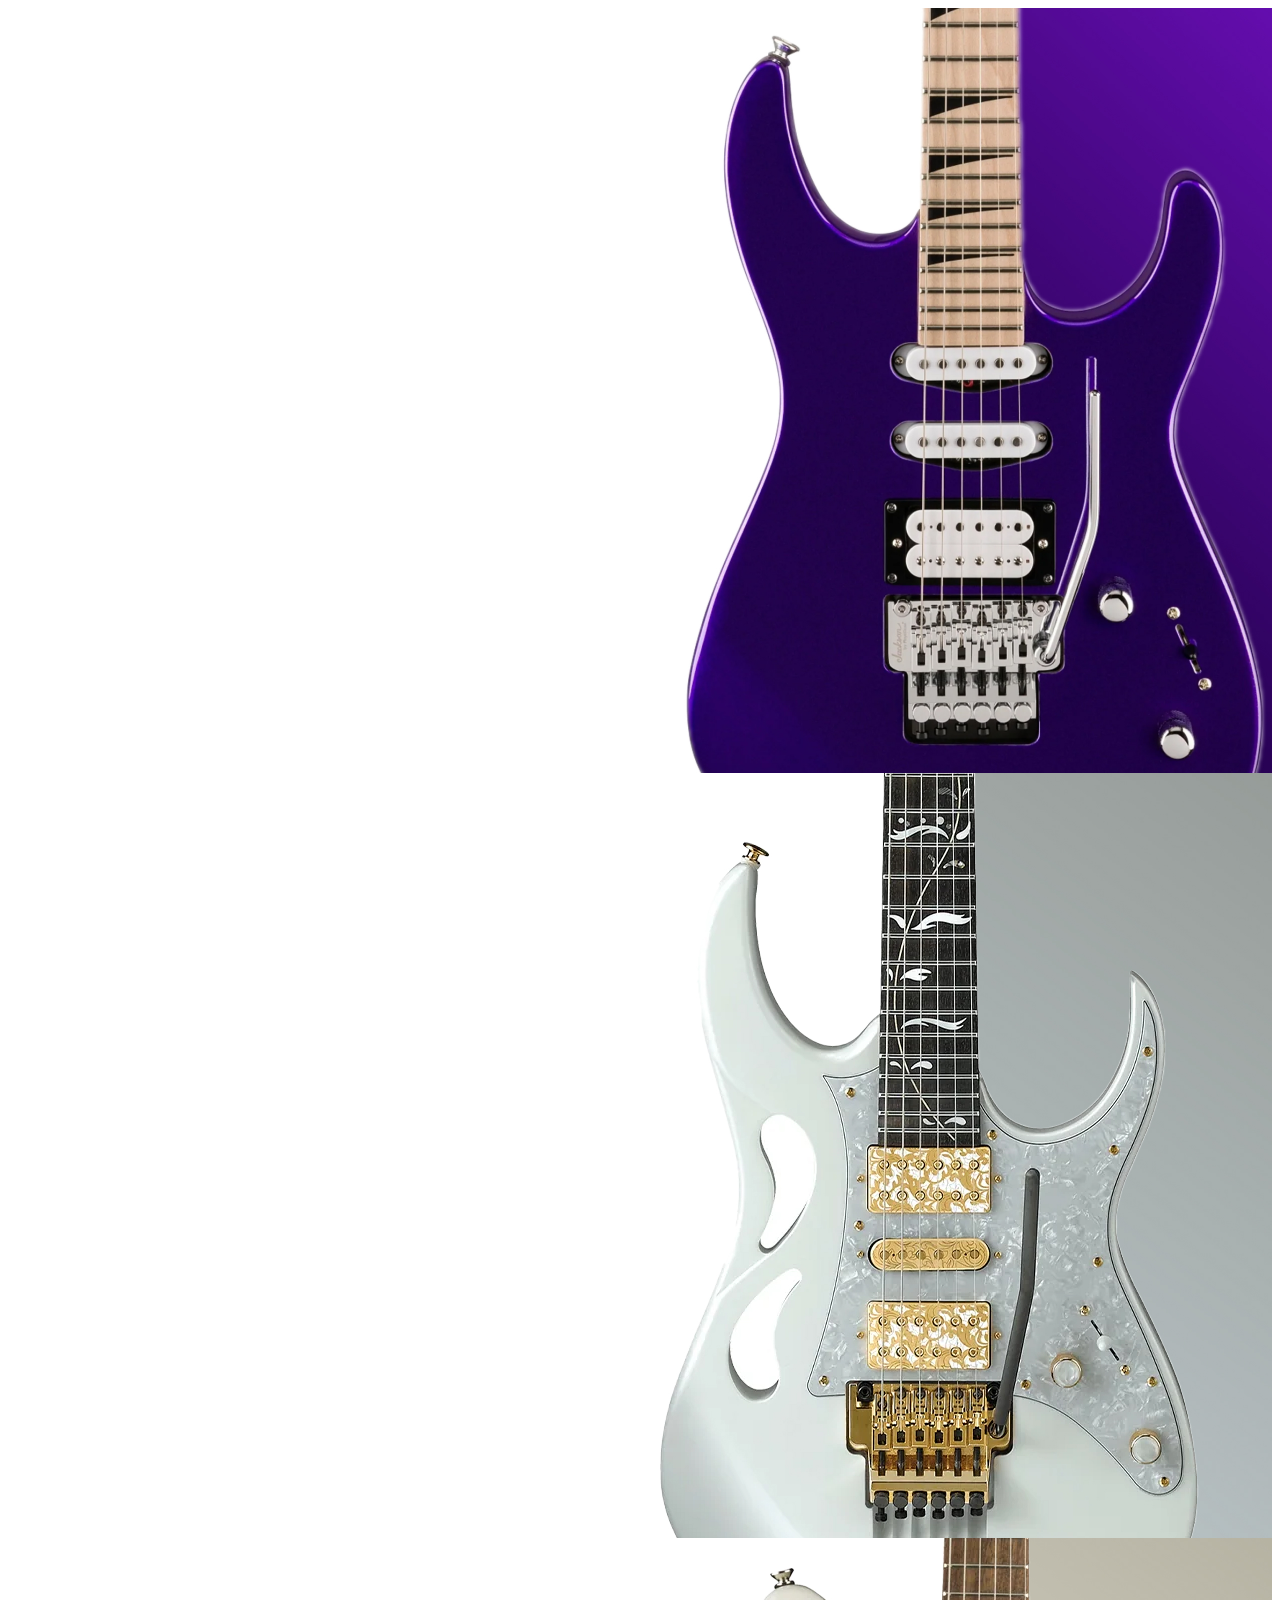
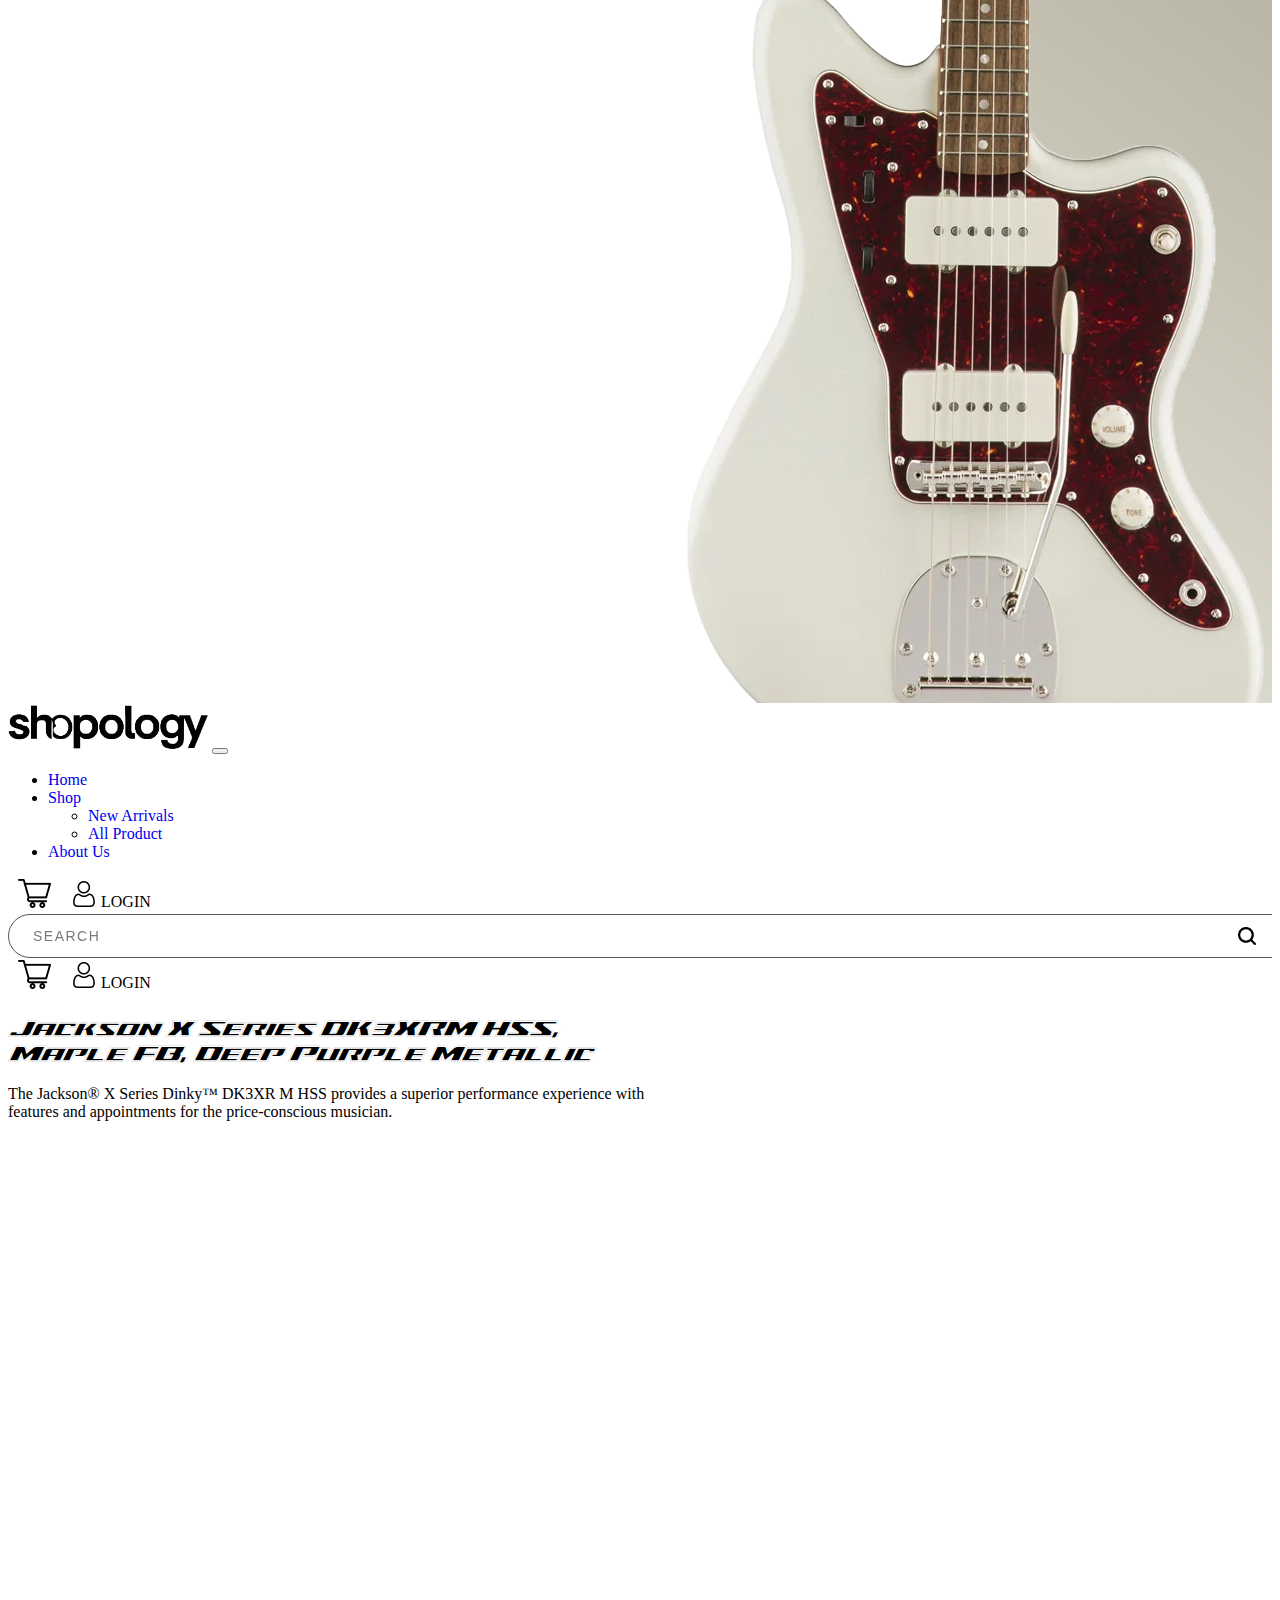
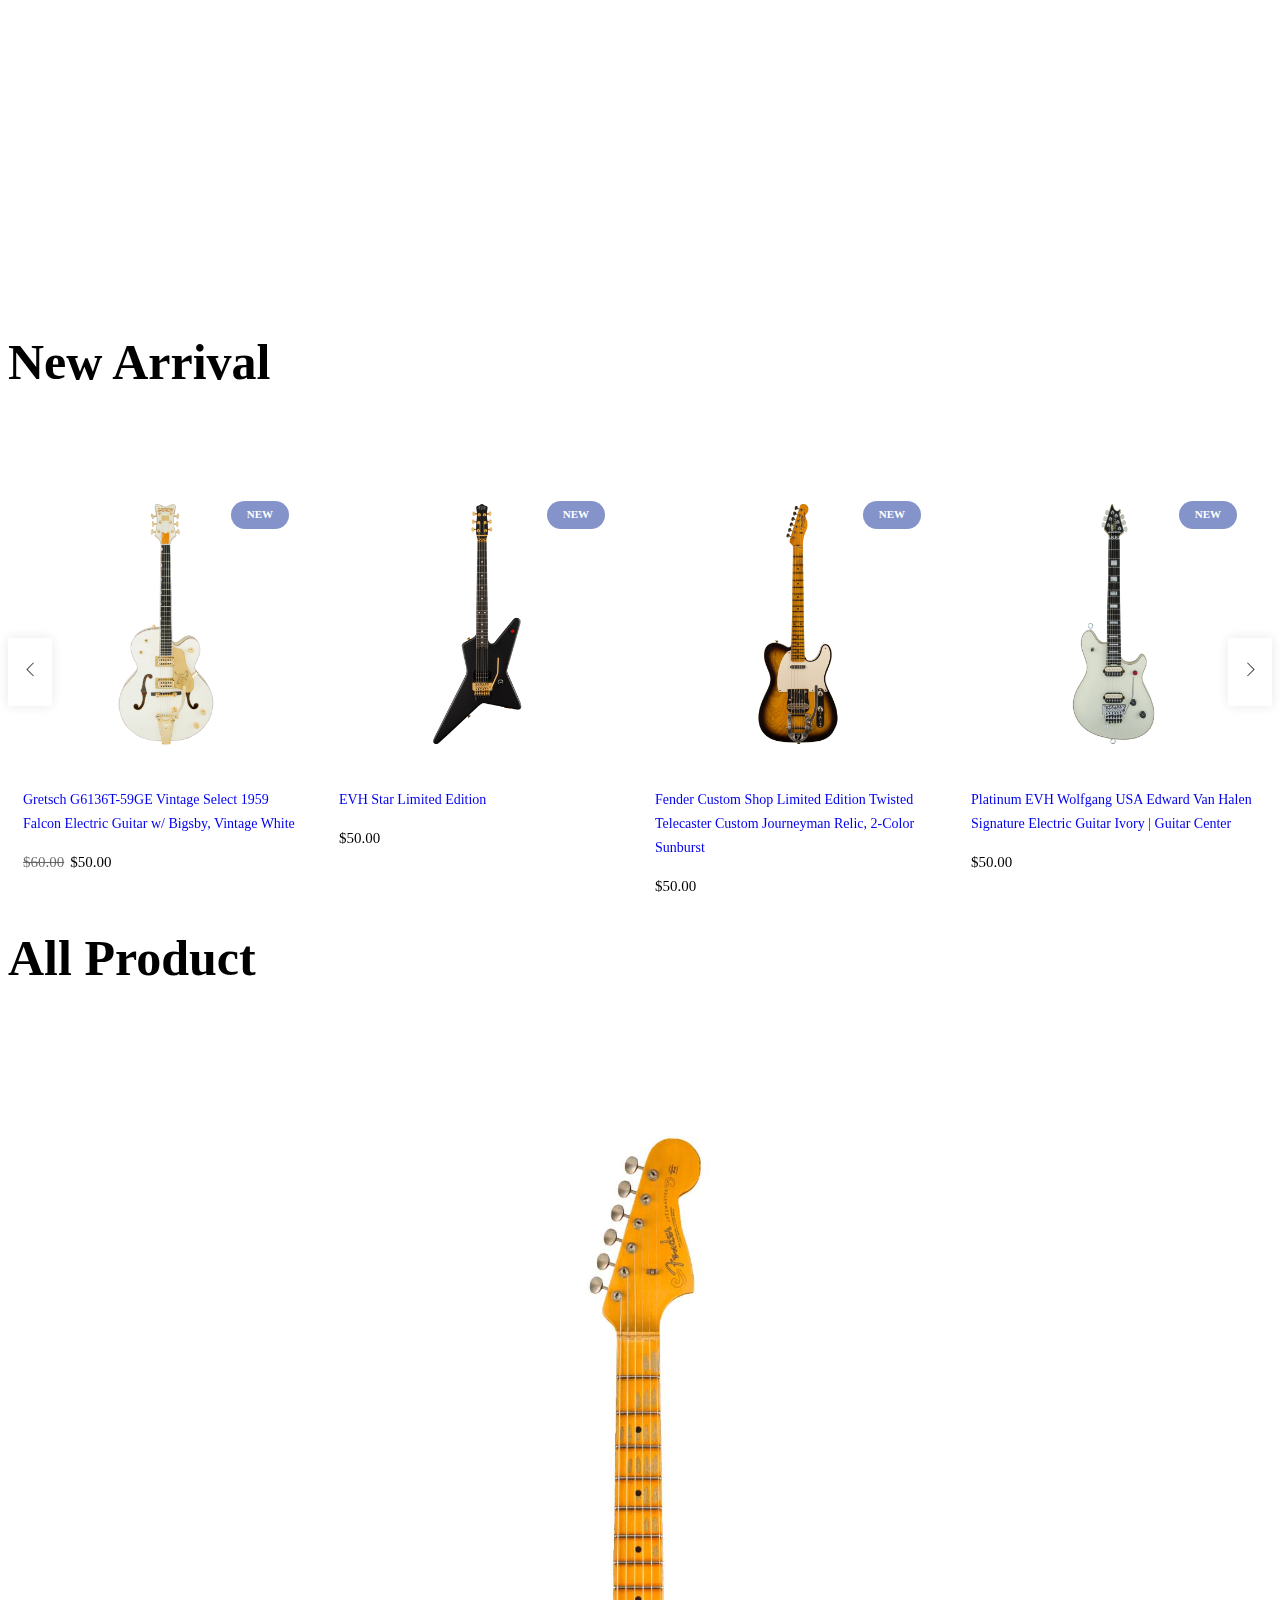
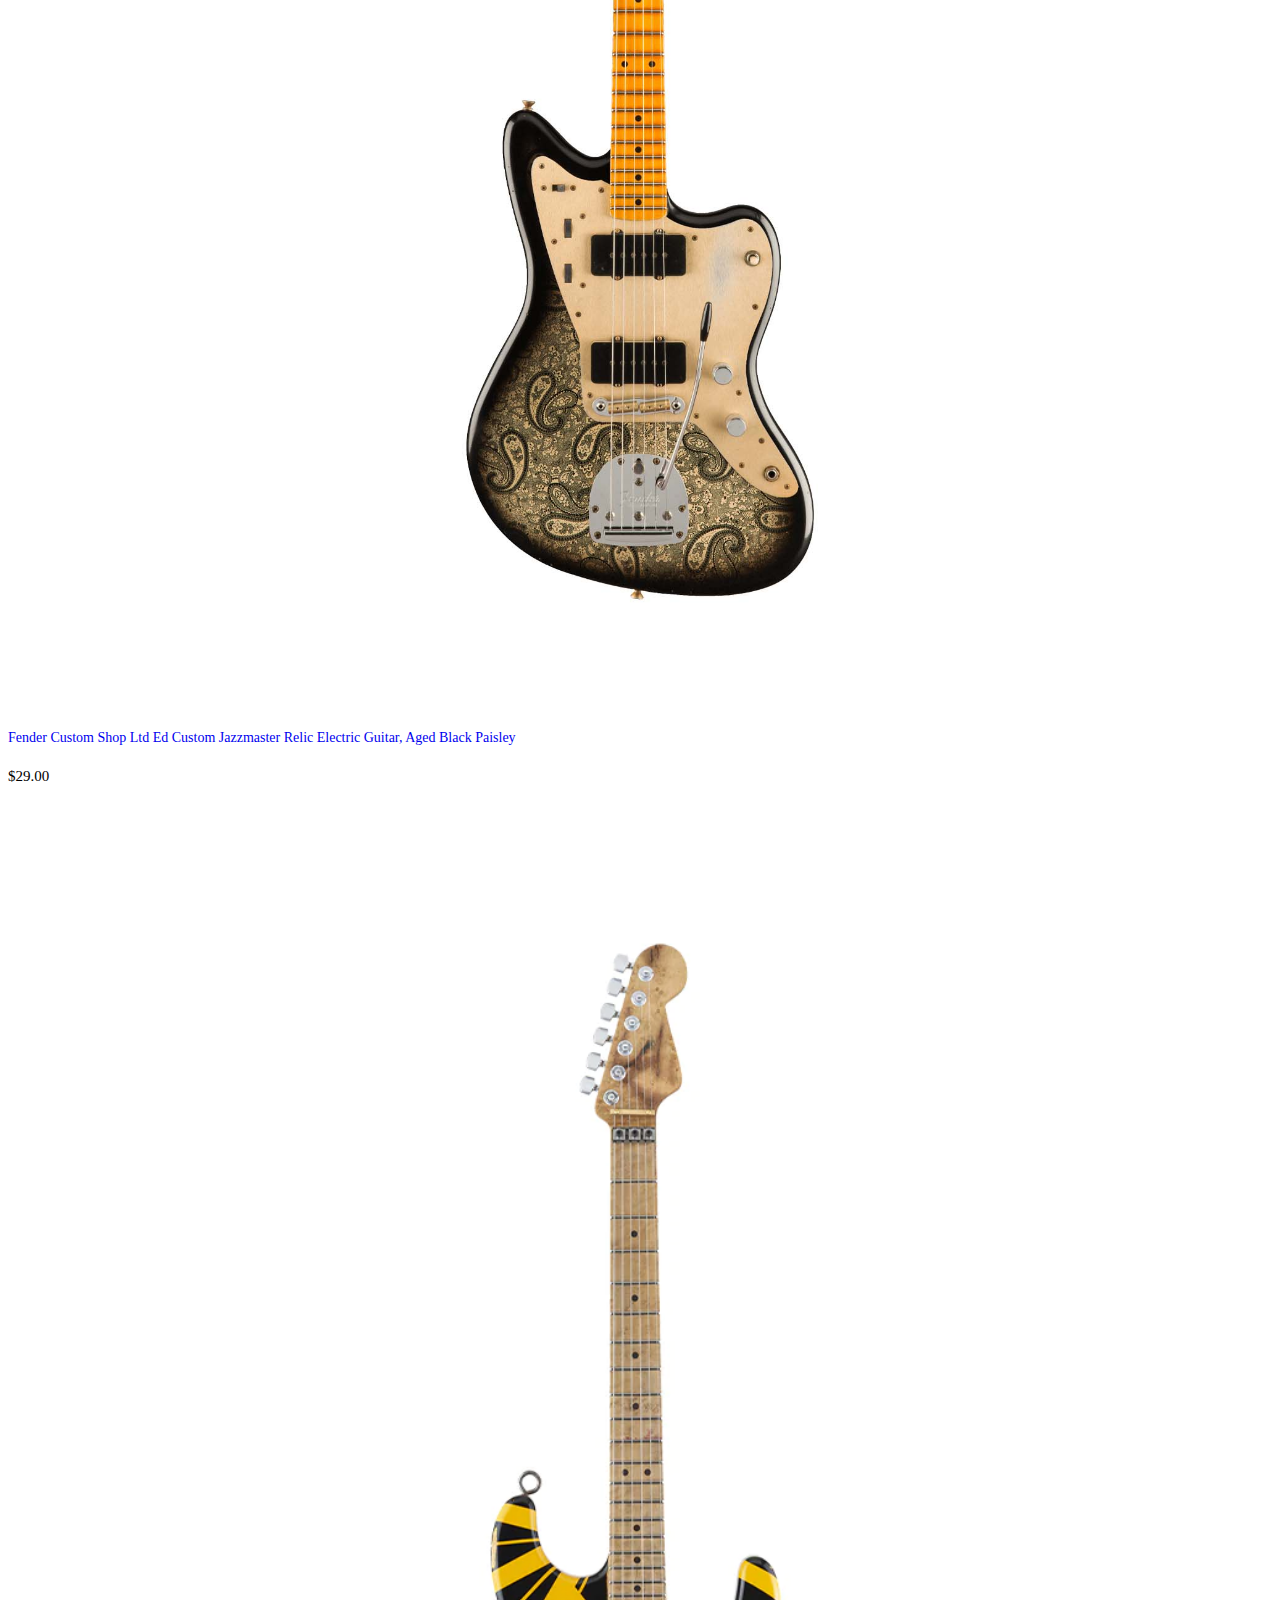
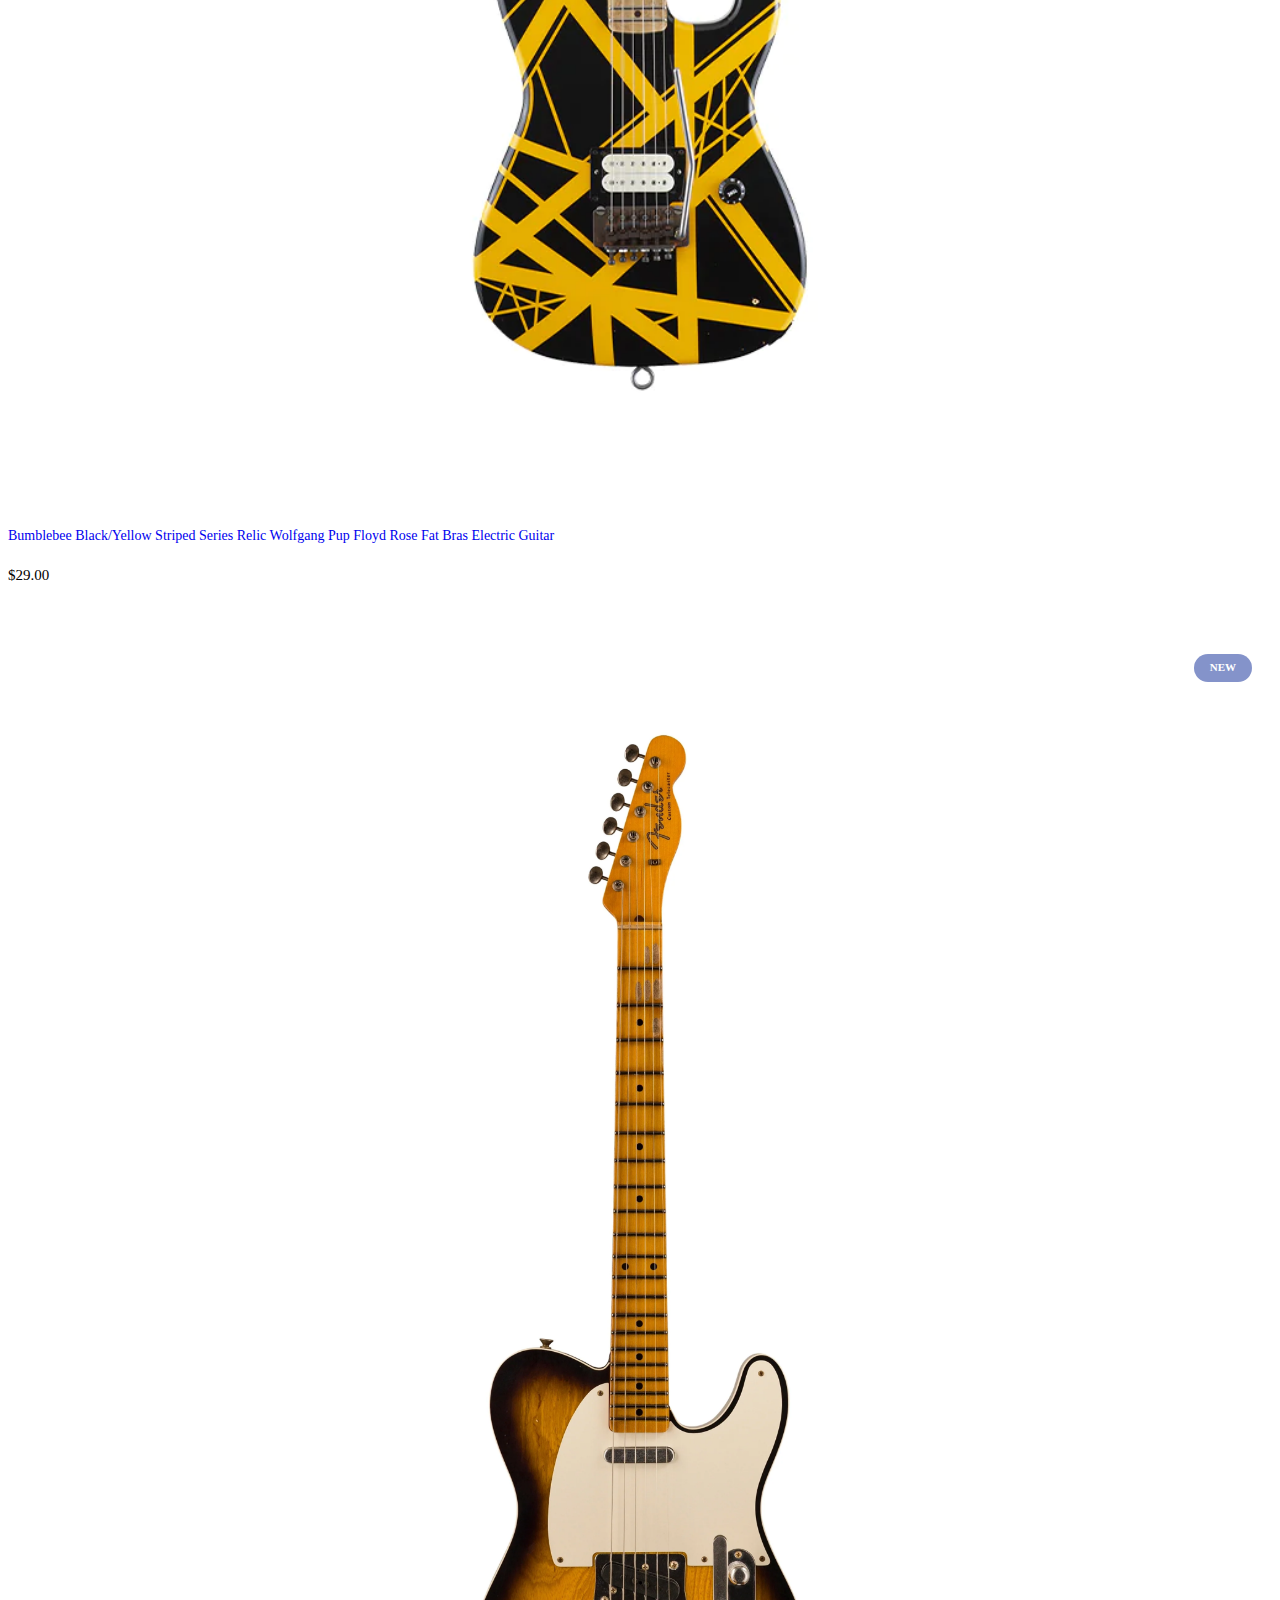
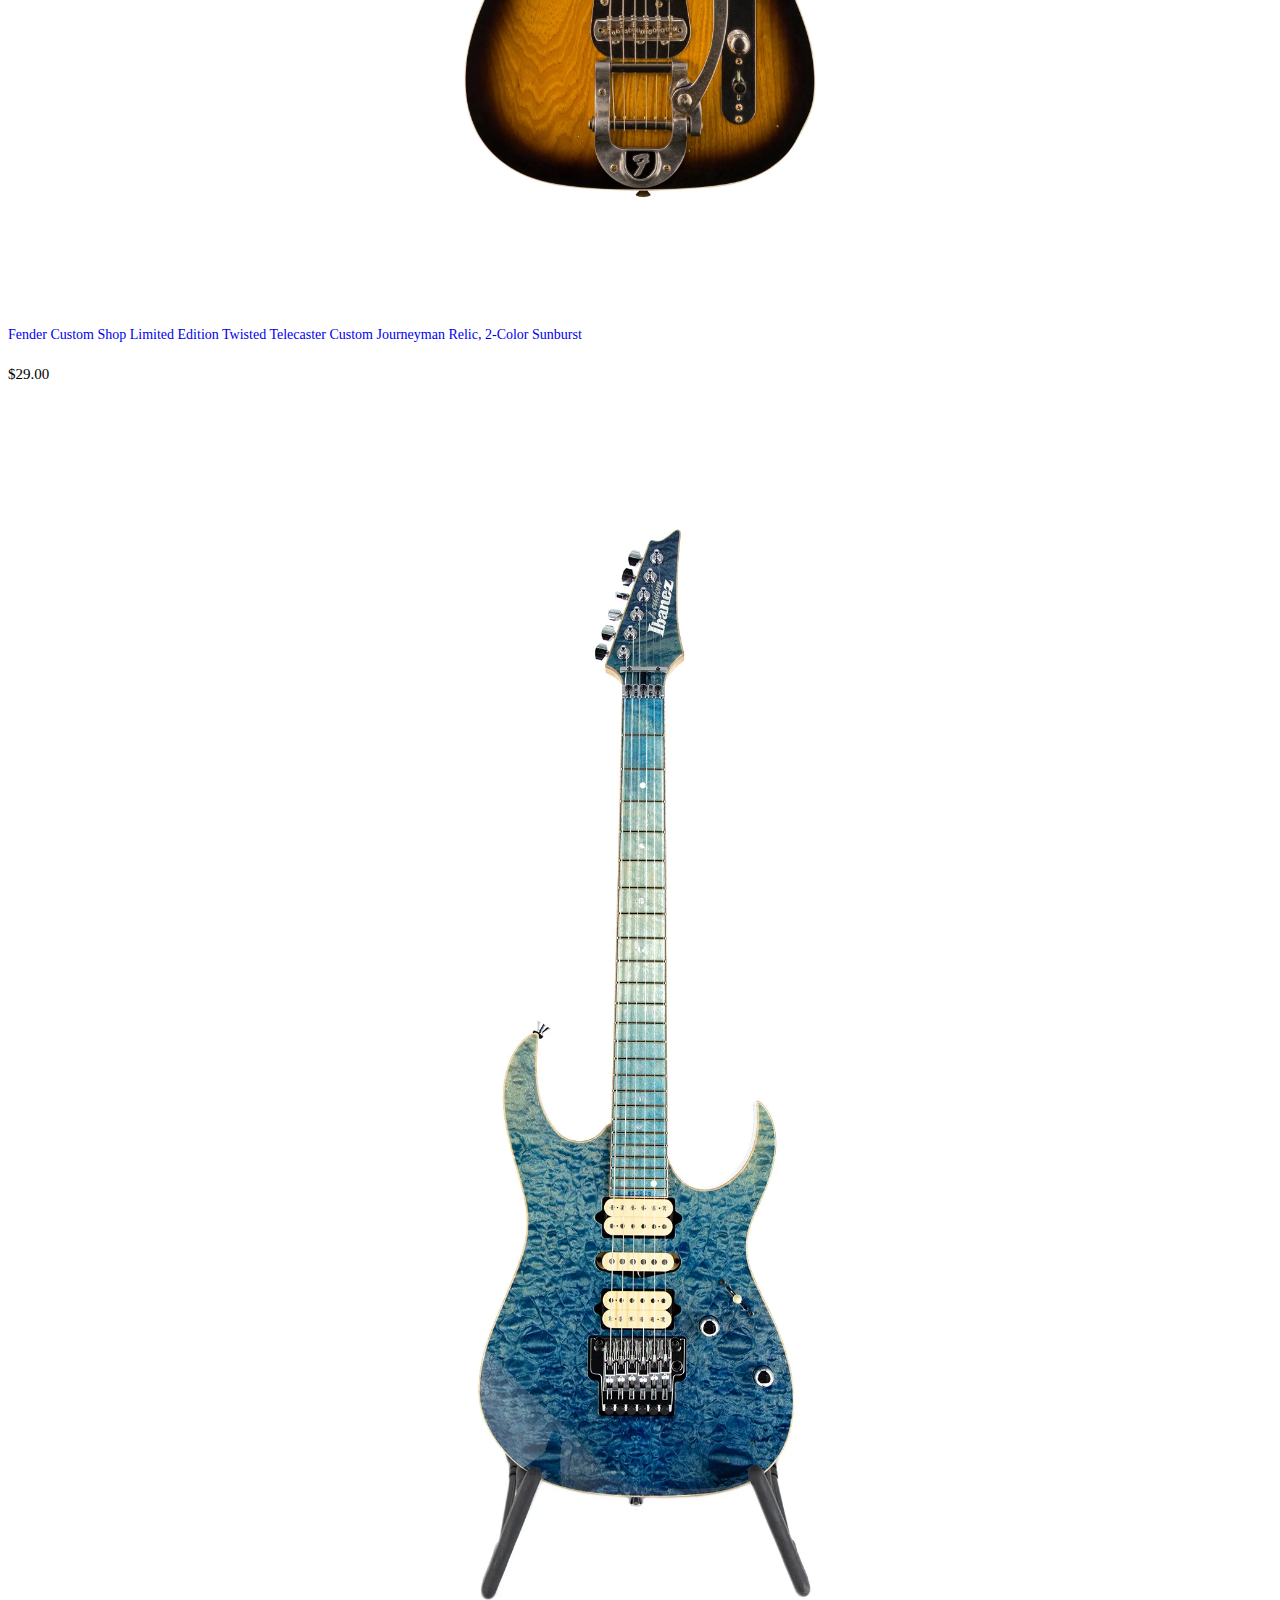
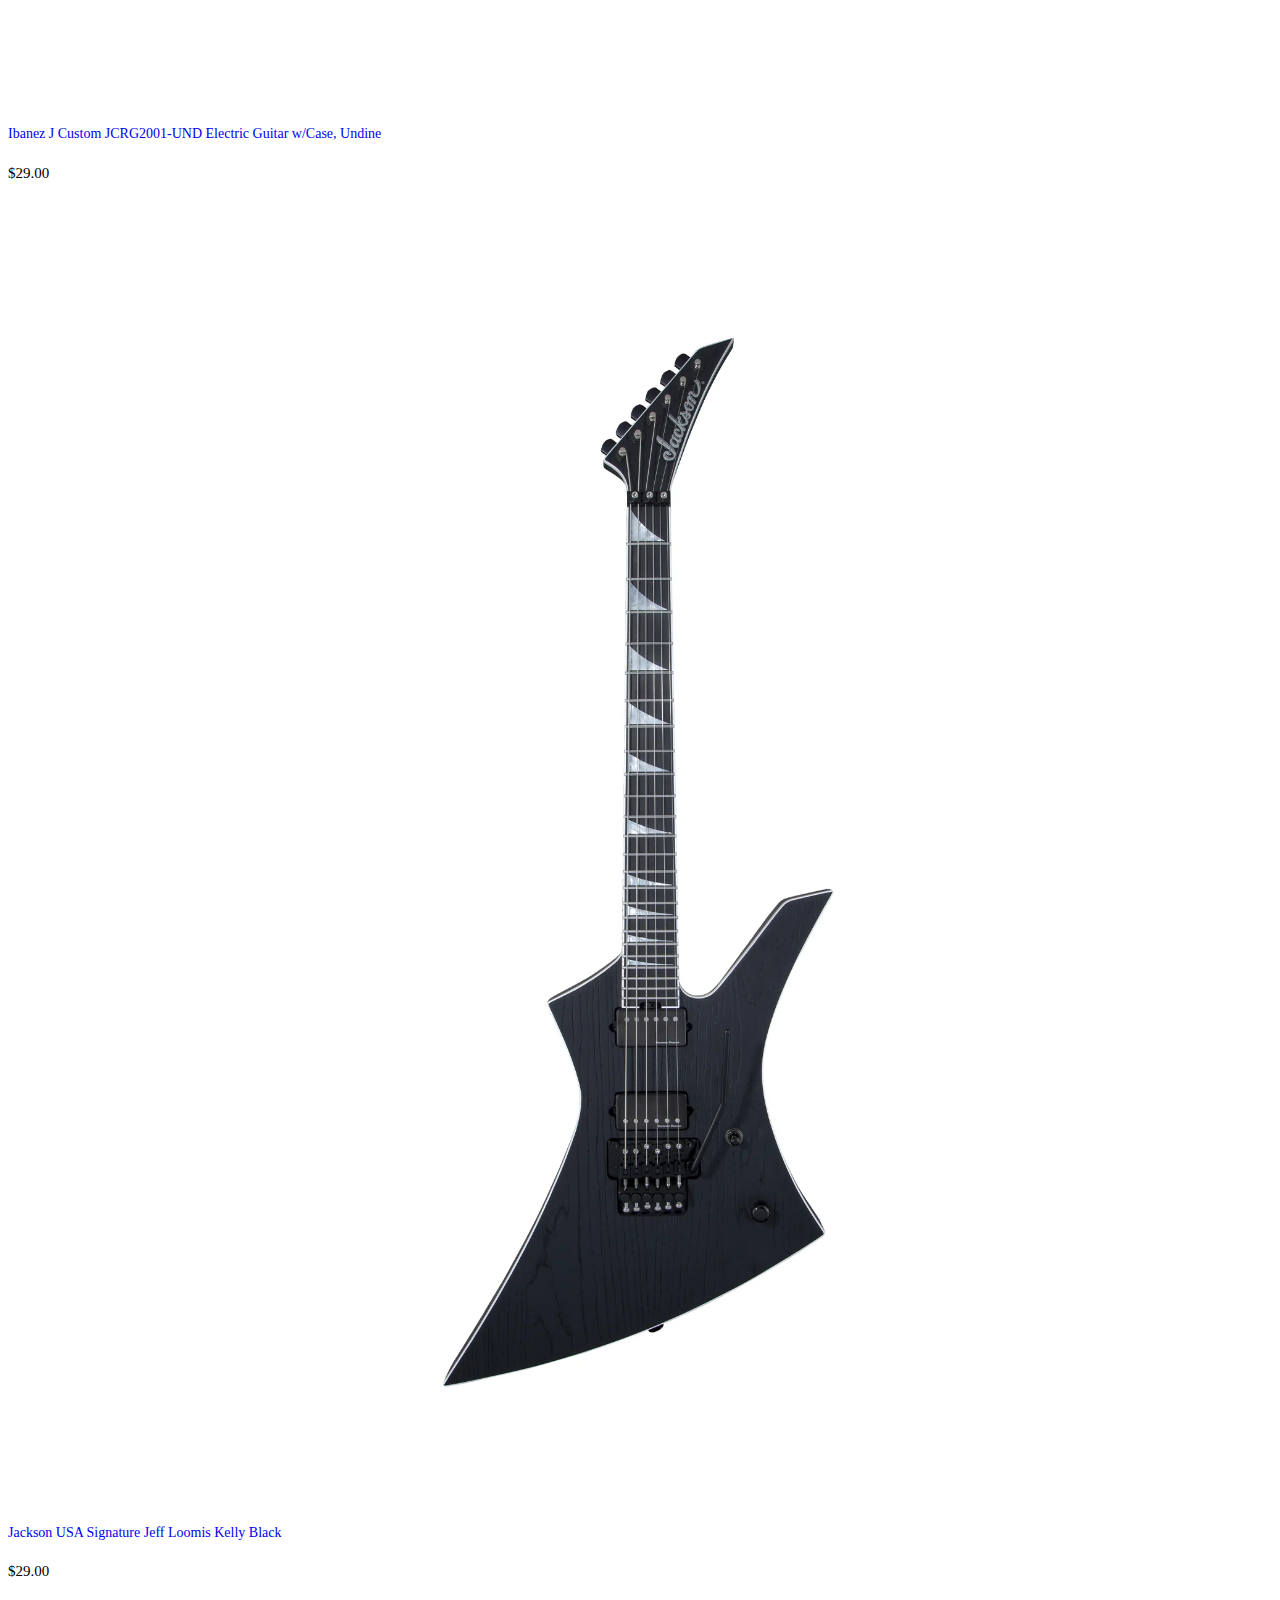
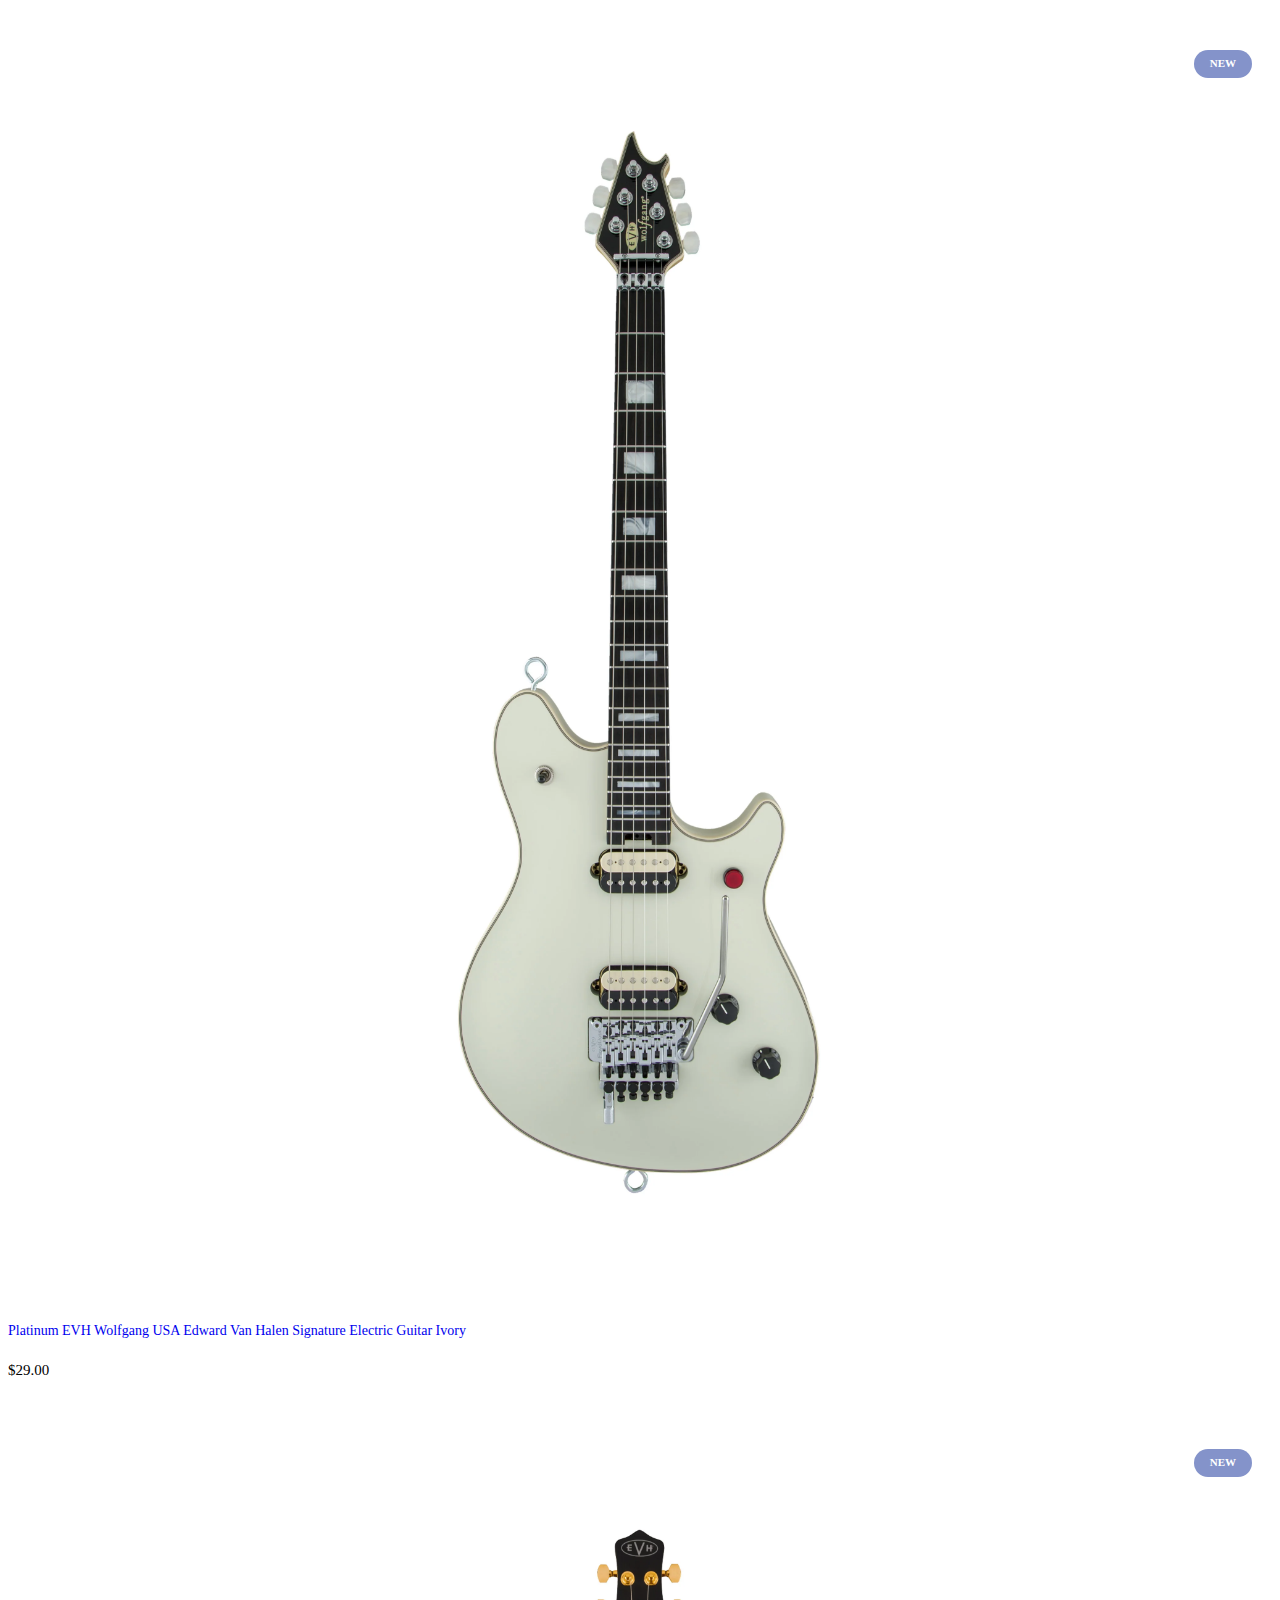
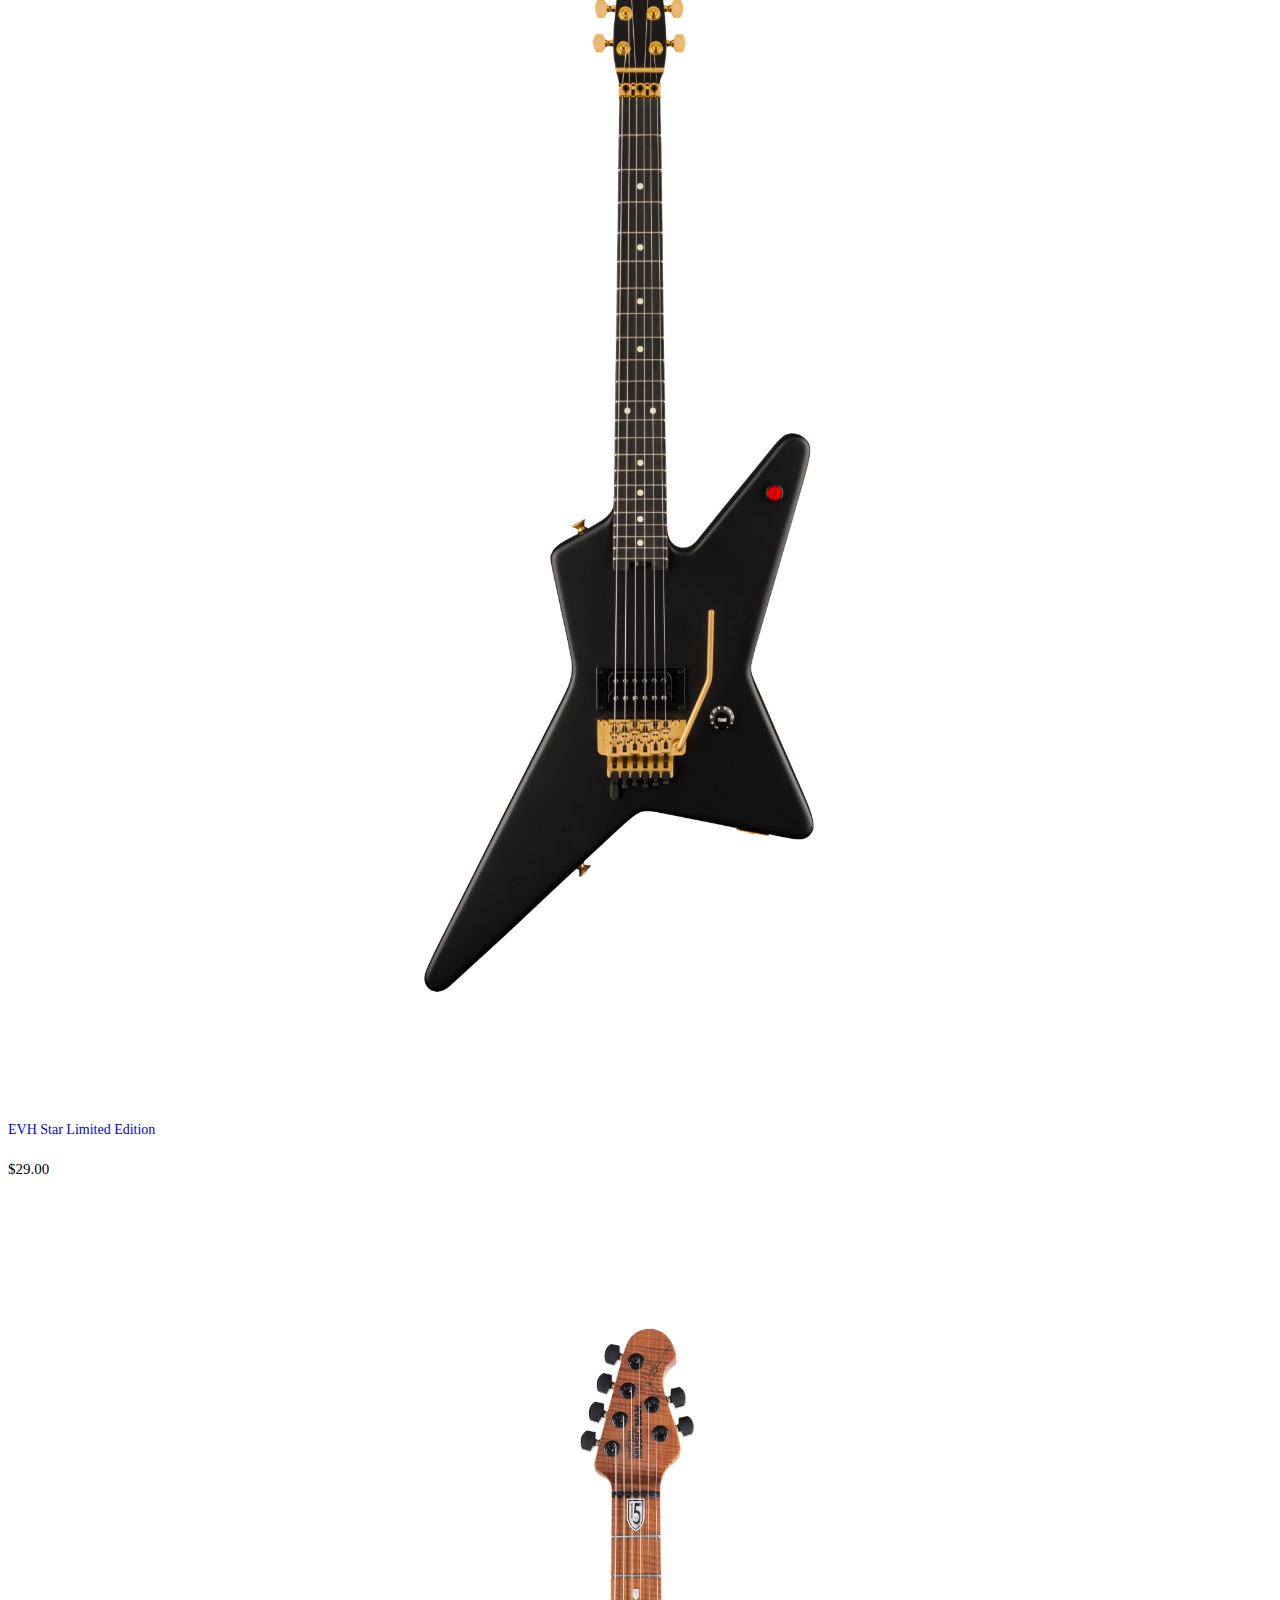
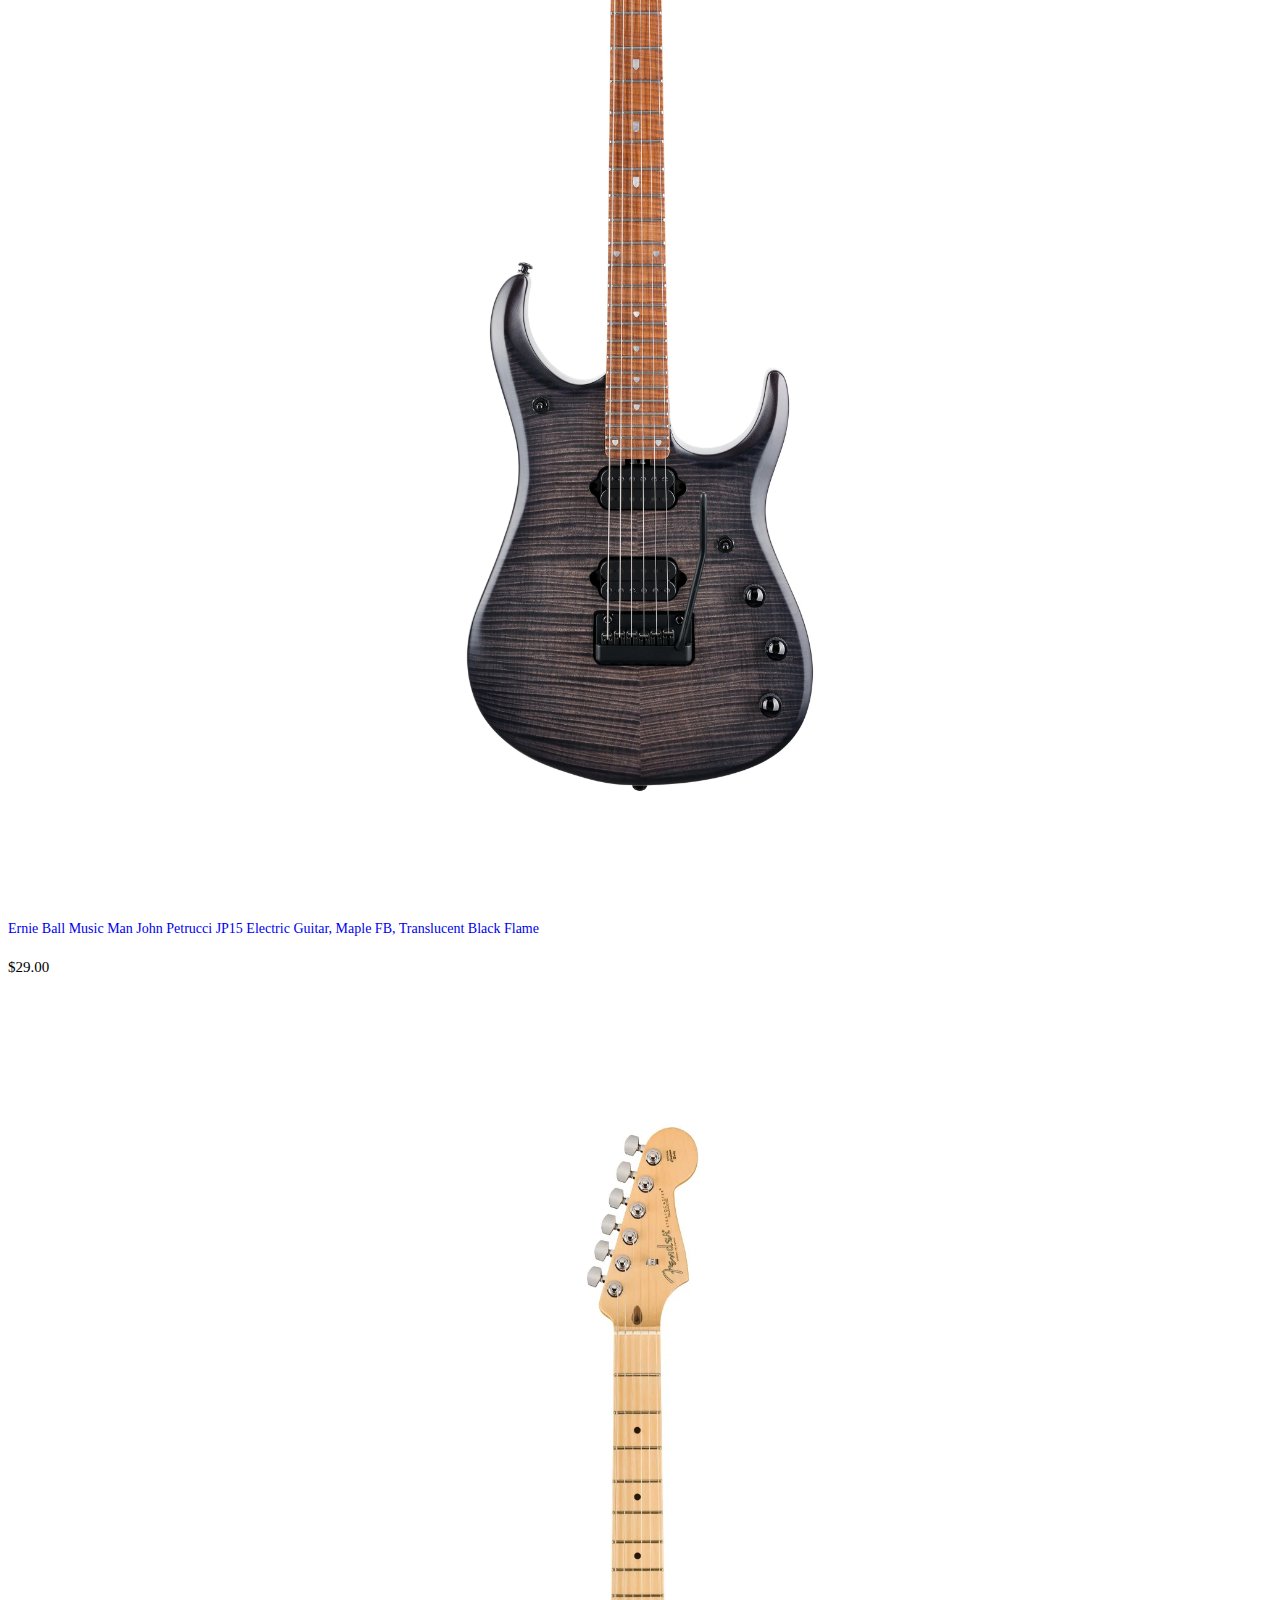
==== commit 311139b7: "Update index.html" ====
--- a/index.html
+++ b/index.html
@@ -41,18 +41,17 @@
 
 
             <!-- pembuka navbar -->
-            <nav class="navbar navbar-expand-lg bg-body-tertiary" style="background-color: transparent !important;">
+             <nav class="navbar navbar-expand-lg bg-body-tertiary" style="background-color: transparent !important;">
                 <div class="container-fluid">
-                    <a class="navbar-brand" id="logoshopology" href="#"><img src="imgasa/shopology.png" width="200px"
-                            alt=""></a>
-
+                    <a class="navbar-brand" id="logoshopology" href="#"><img src="imgasa/shopology.png" width="200px" alt=""></a>
+            
                     <!-- Adjusted inline style for the hamburger menu button -->
                     <button id="hamburgermenu" class="navbar-toggler" type="button" data-bs-toggle="collapse"
                         data-bs-target="#navbarText" aria-controls="navbarText" aria-expanded="false"
                         aria-label="Toggle navigation" style="margin-right: 10px;">
                         <span class="navbar-toggler-icon"></span>
                     </button>
-
+            
                     <div class="collapse navbar-collapse" id="navbarText">
                         <ul class="navbar-nav me-auto mb-2 mb-lg-0">
                             <li class="nav-item">
@@ -72,16 +71,26 @@
                                 <a class="nav-link" href="#footer">About Us</a>
                             </li>
                         </ul>
-                    </div>
-
-                    <!-- Fluid search input span -->
+            
+                        <!-- "dejong" div included in the collapsible section -->
+                        <div id="dejong1" class="navbar-text-container" style="display: flex; align-items: center; gap: 20px;">
+                            <span class="navbar-text" style="margin-left: 10px;">
+                                <a href="shoppingcart.html"><img src="skins/shopping_cart_2838895_1.png" alt=""></a>
+                            </span>
+                            <span class="navbar-text">
+                                <img src="skins/user_8647311_1.png" id="user_8647311_1" />
+                                <span class="mb-2" id="my_account">LOGIN</span>
+                            </span>
+                        </div>
+                    </div>
+            
+                    
                     <div class="flex-grow-1">
                         <span class="navbar-text">
                             <input class="search__input form-control" type="text" placeholder="Search">
                         </span>
                     </div>
-
-                    <div class="navbar-text-container" style="display: flex; align-items: center; gap: 20px;">
+                    <div id="dejong2" class="navbar-text-container" style="display: flex; align-items: center; gap: 20px;">
                         <span class="navbar-text" style="margin-left: 10px;">
                             <a href="shoppingcart.html"><img src="skins/shopping_cart_2838895_1.png" alt=""></a>
                         </span>
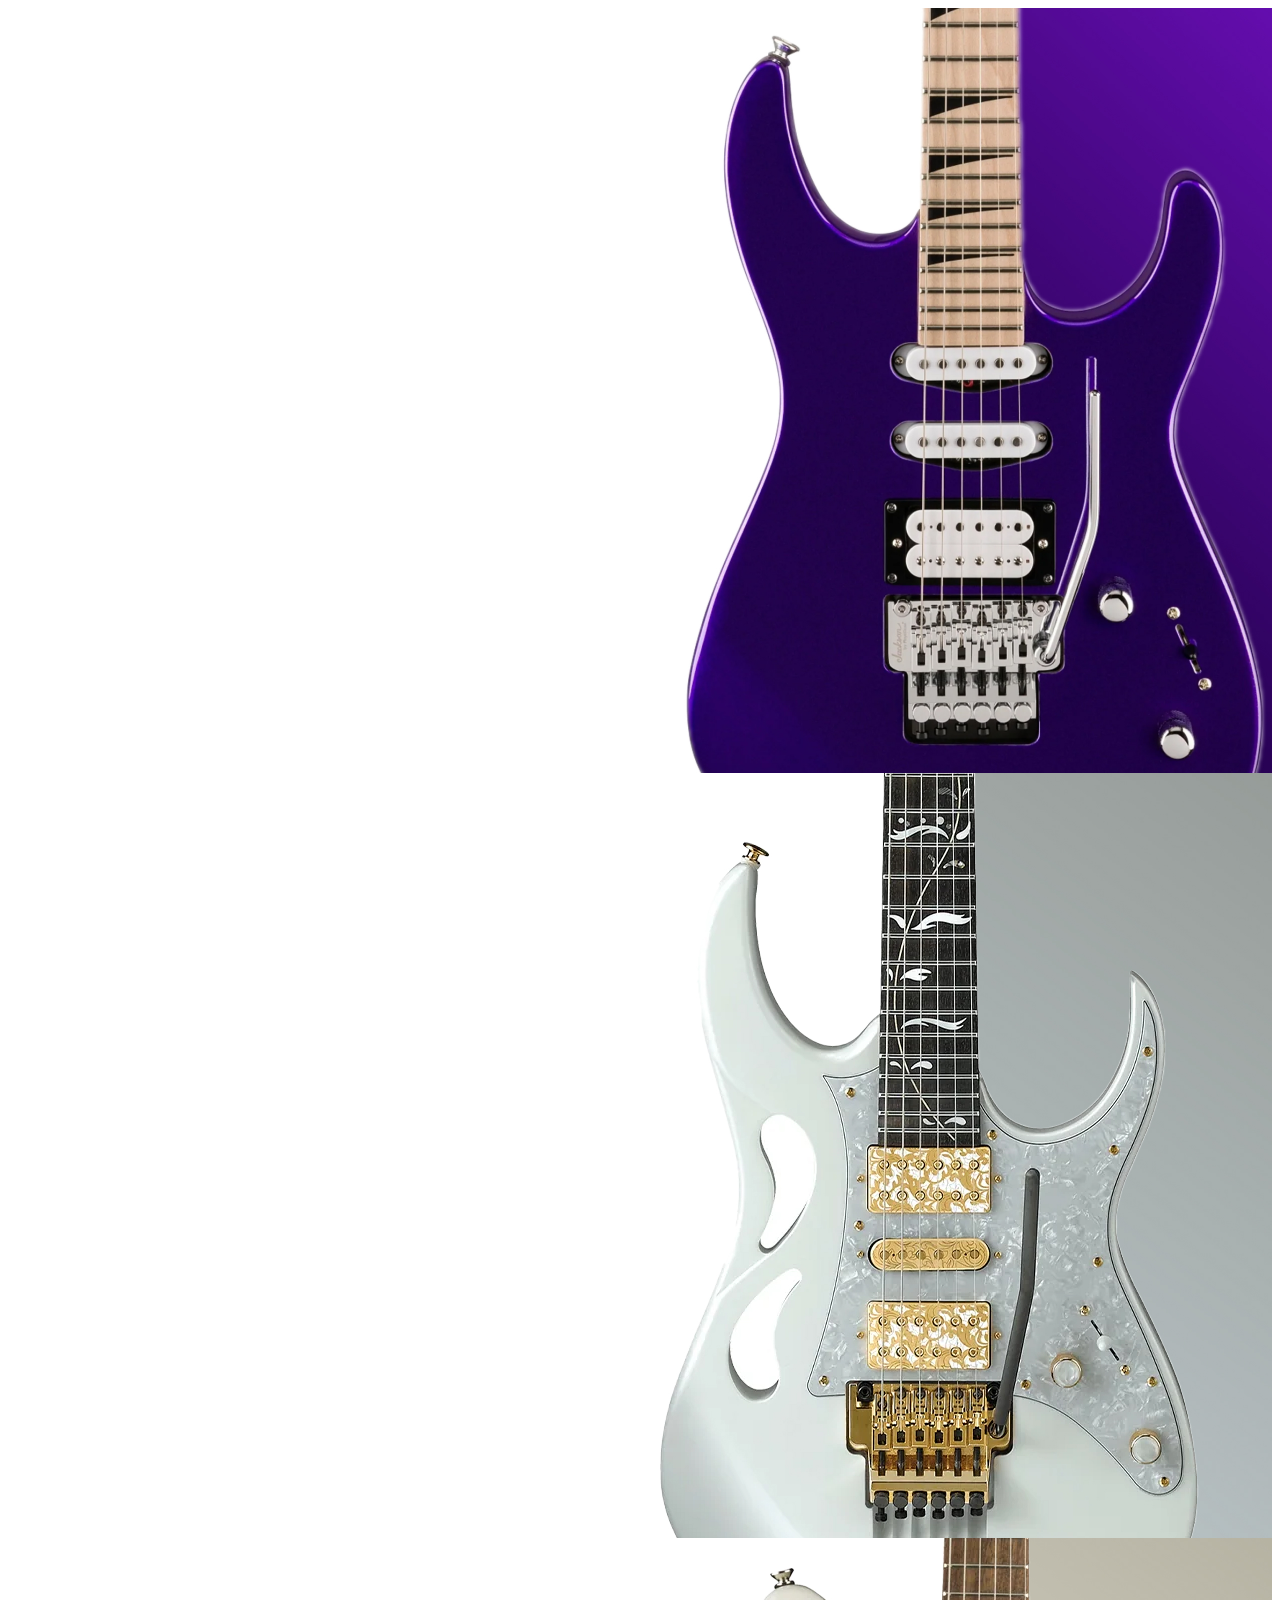
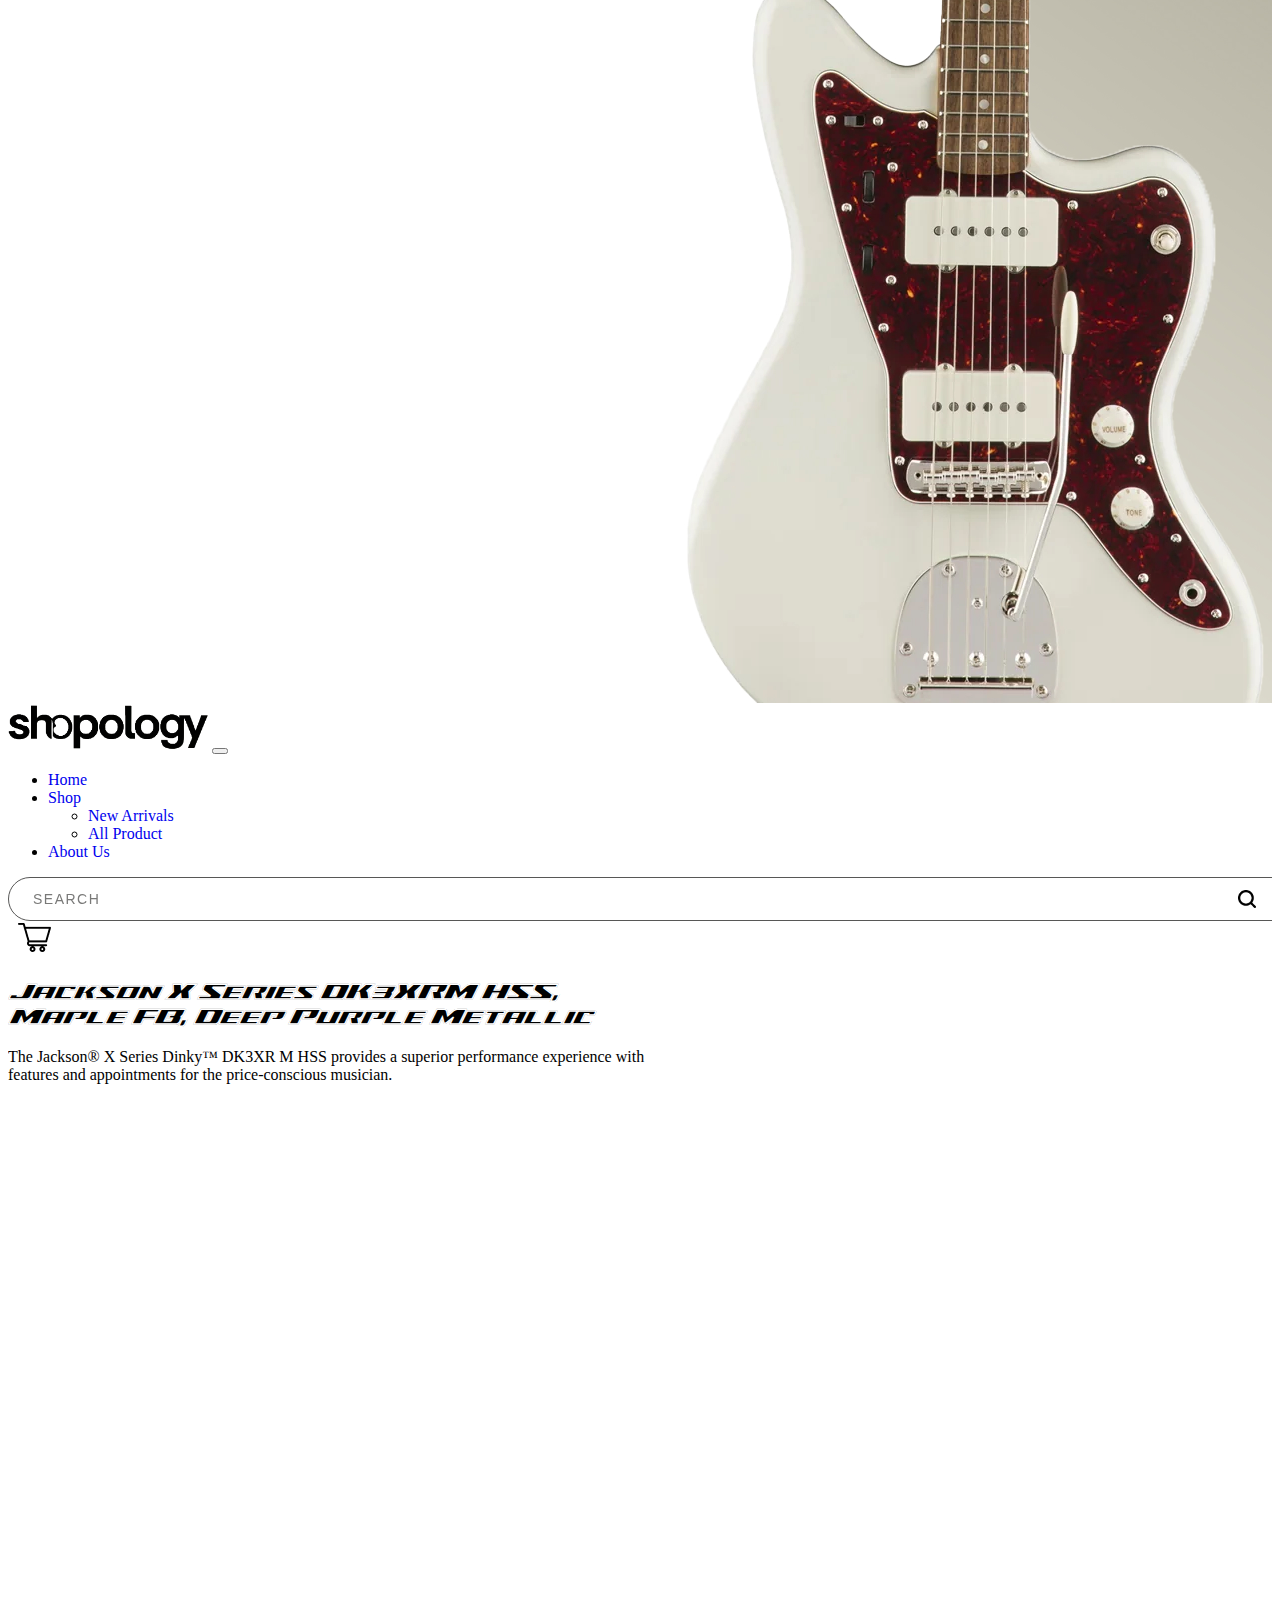
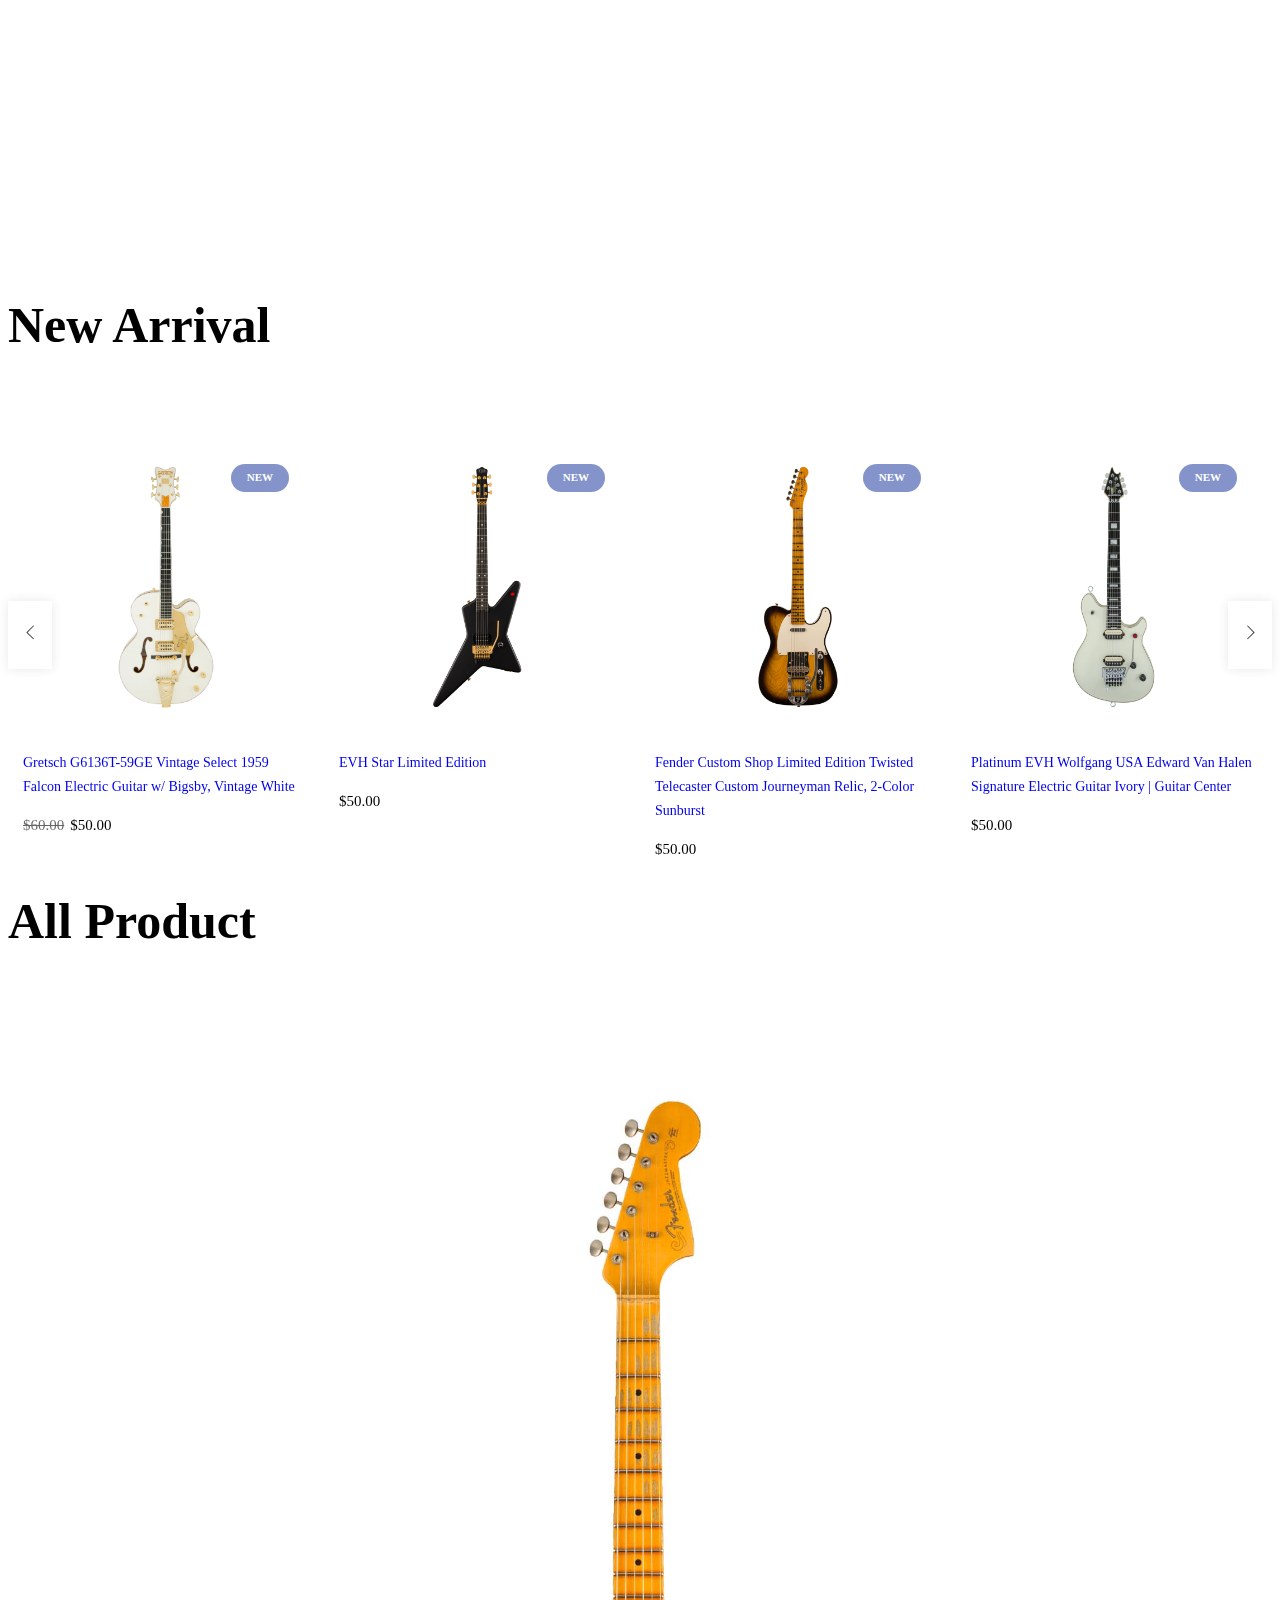
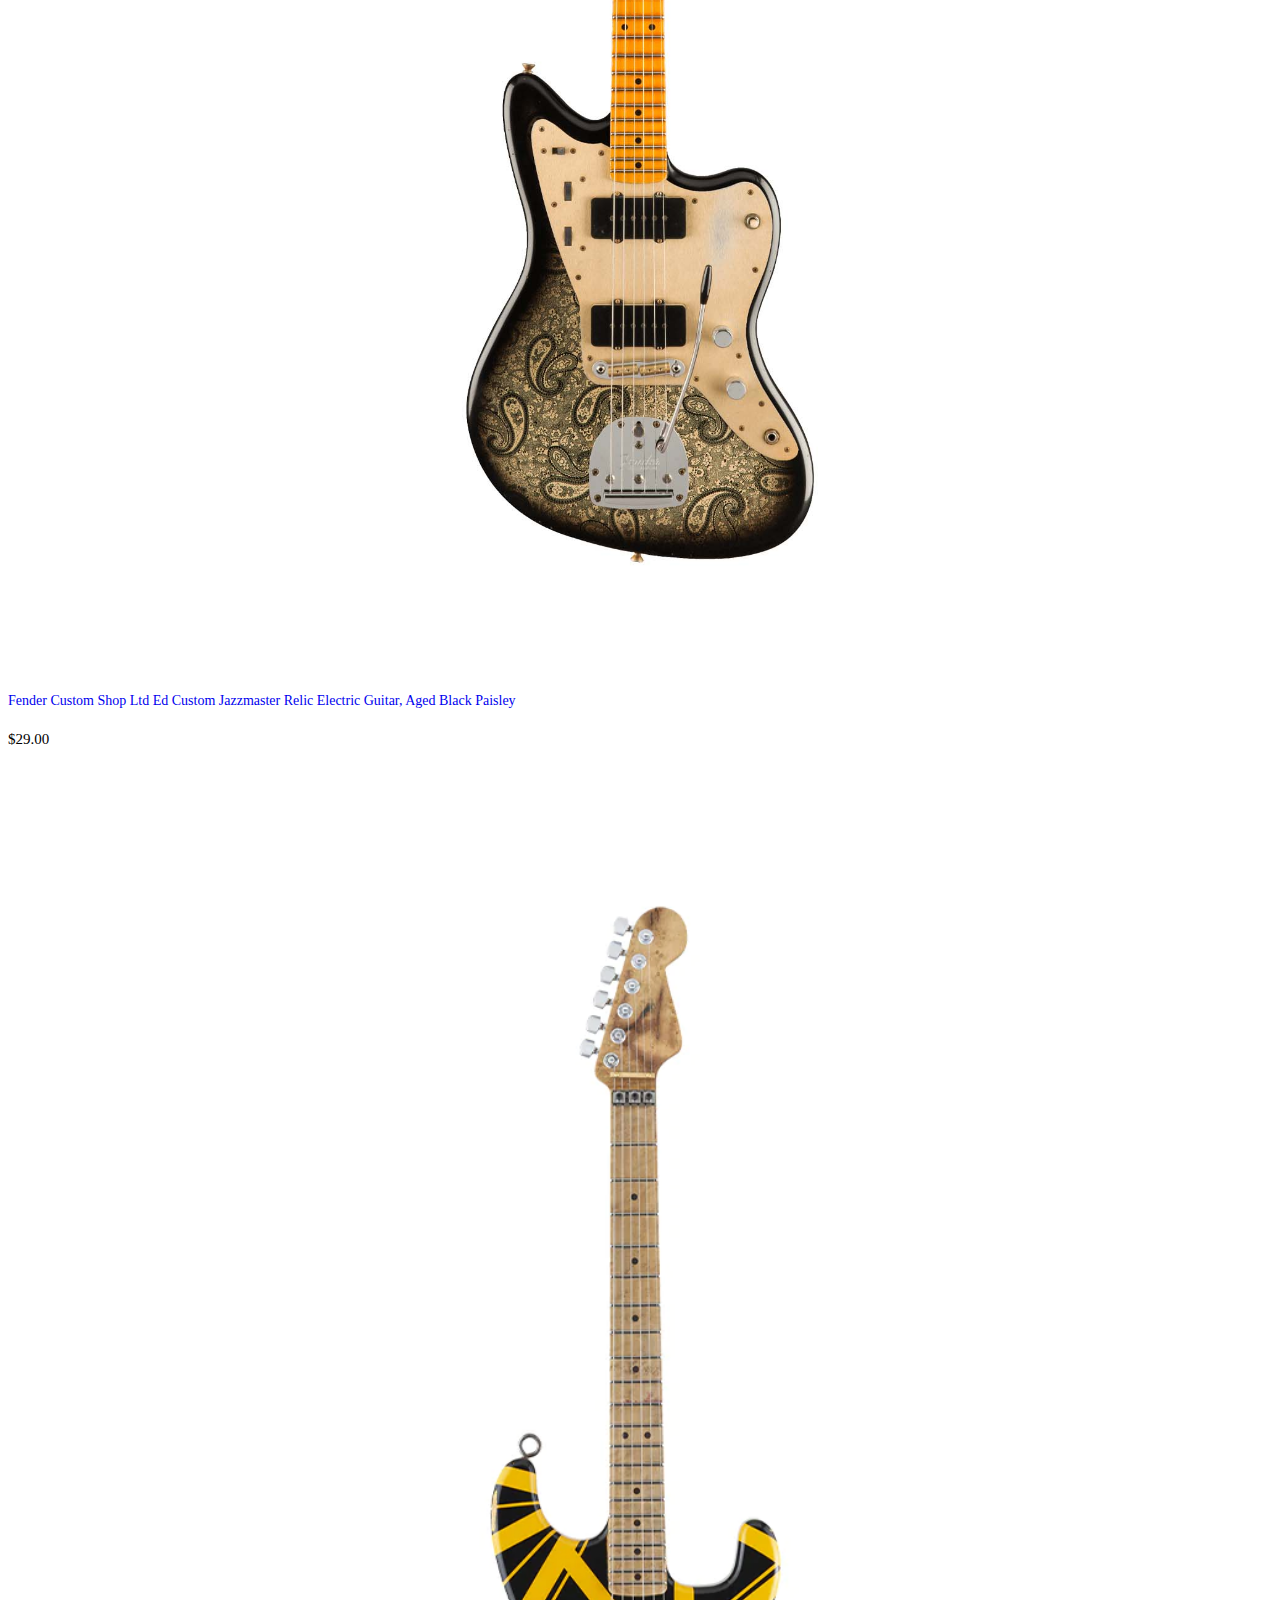
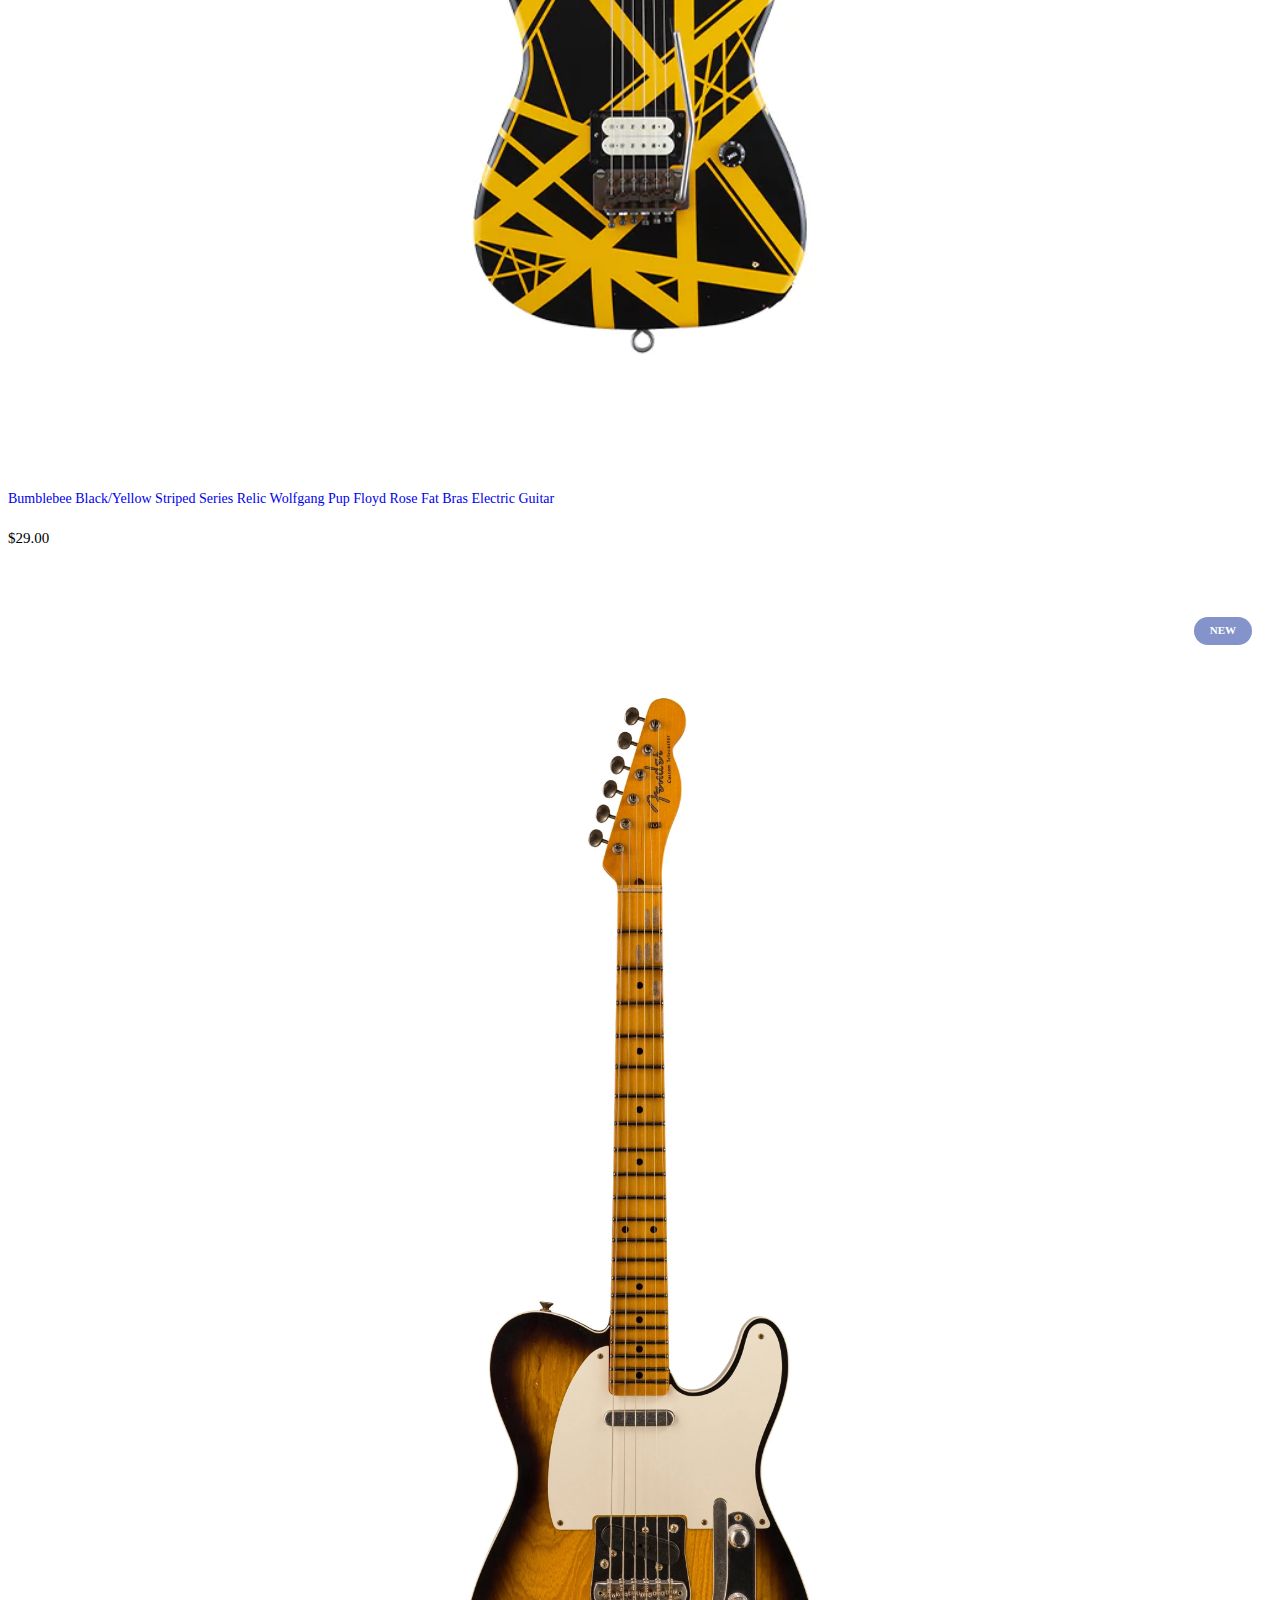
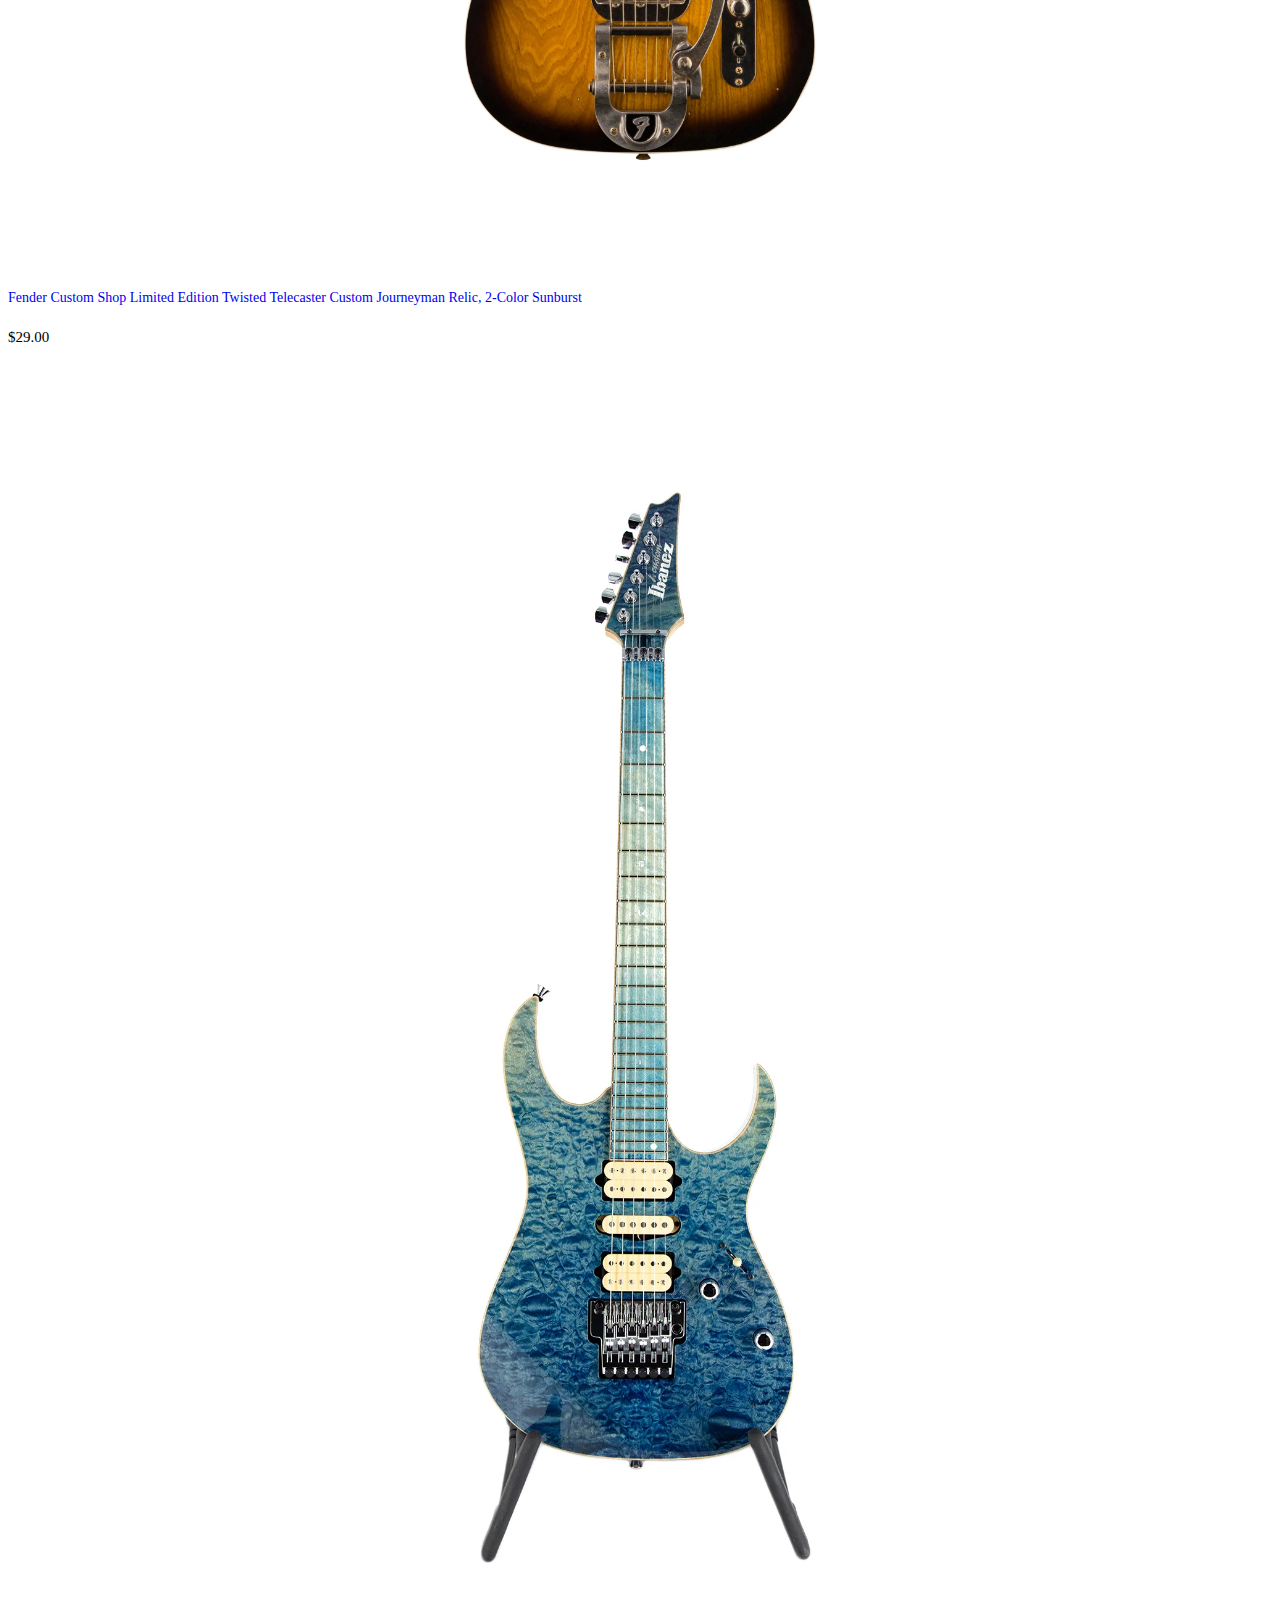
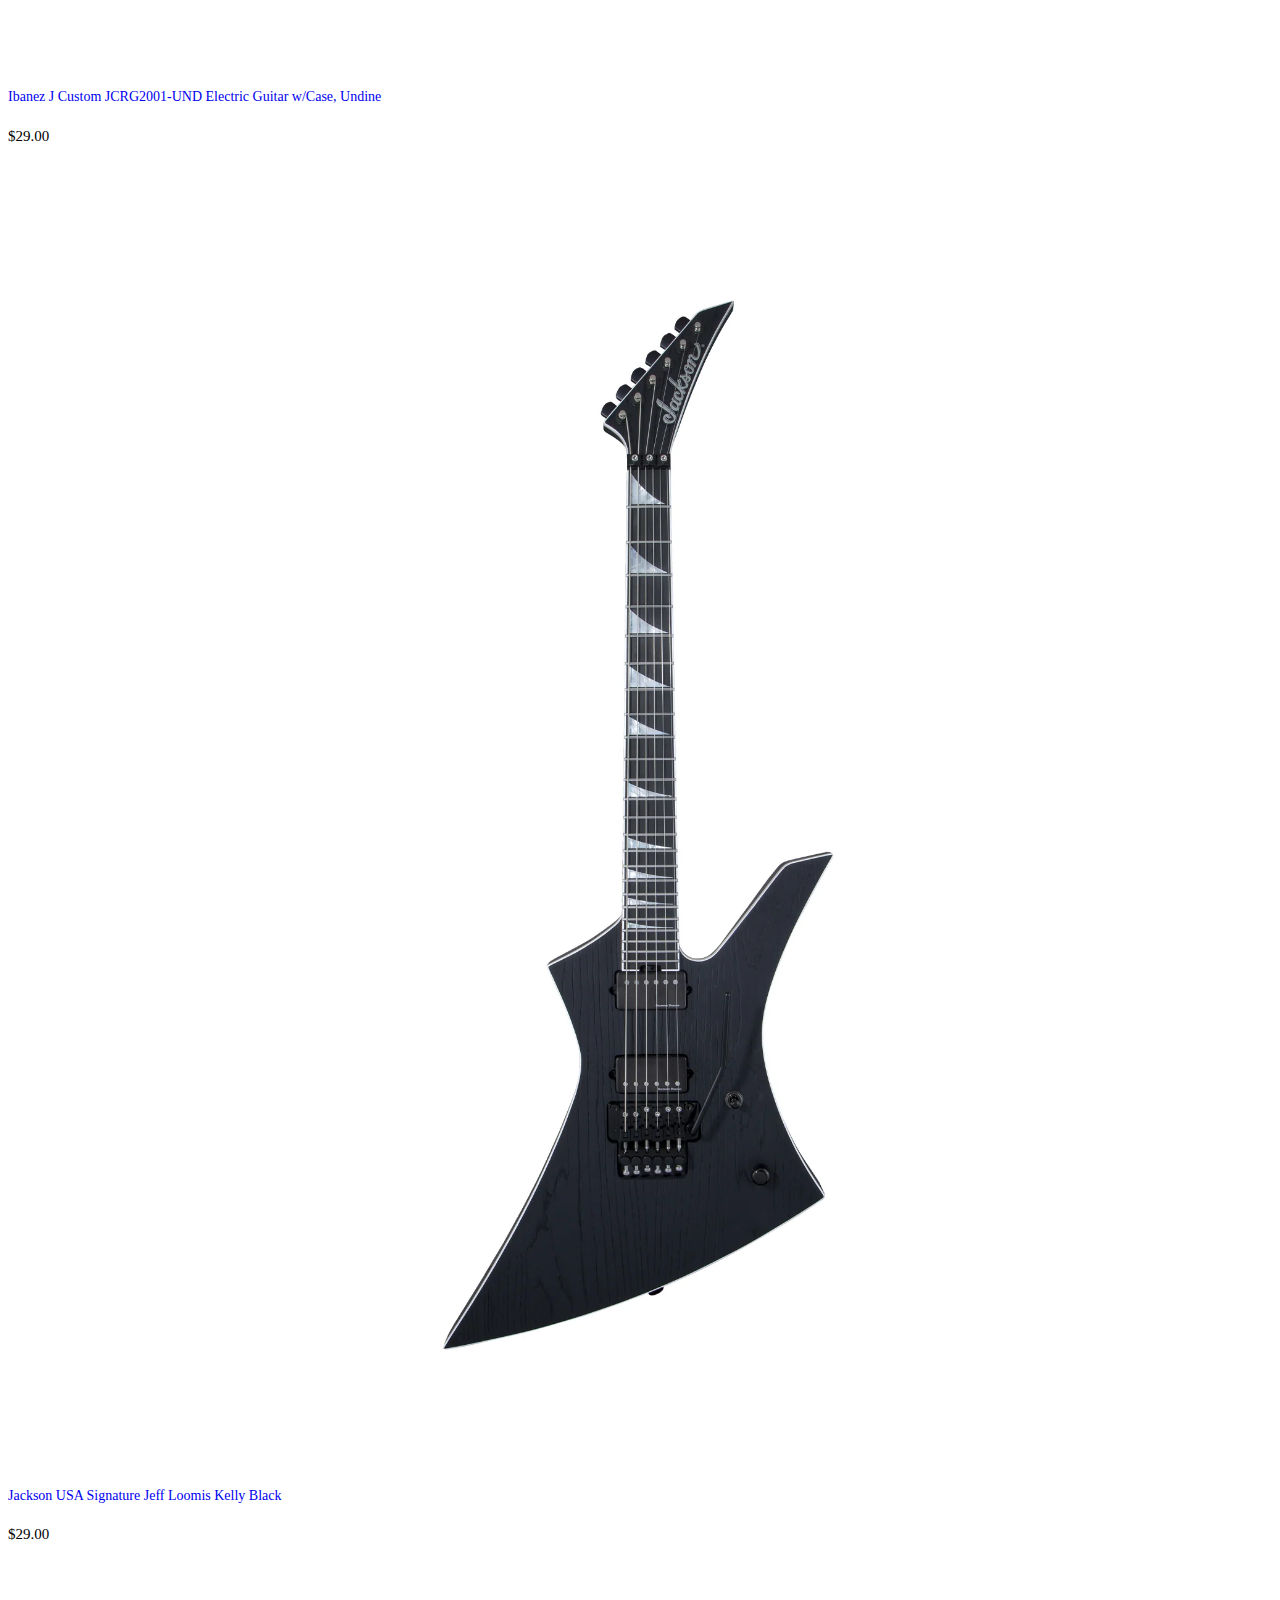
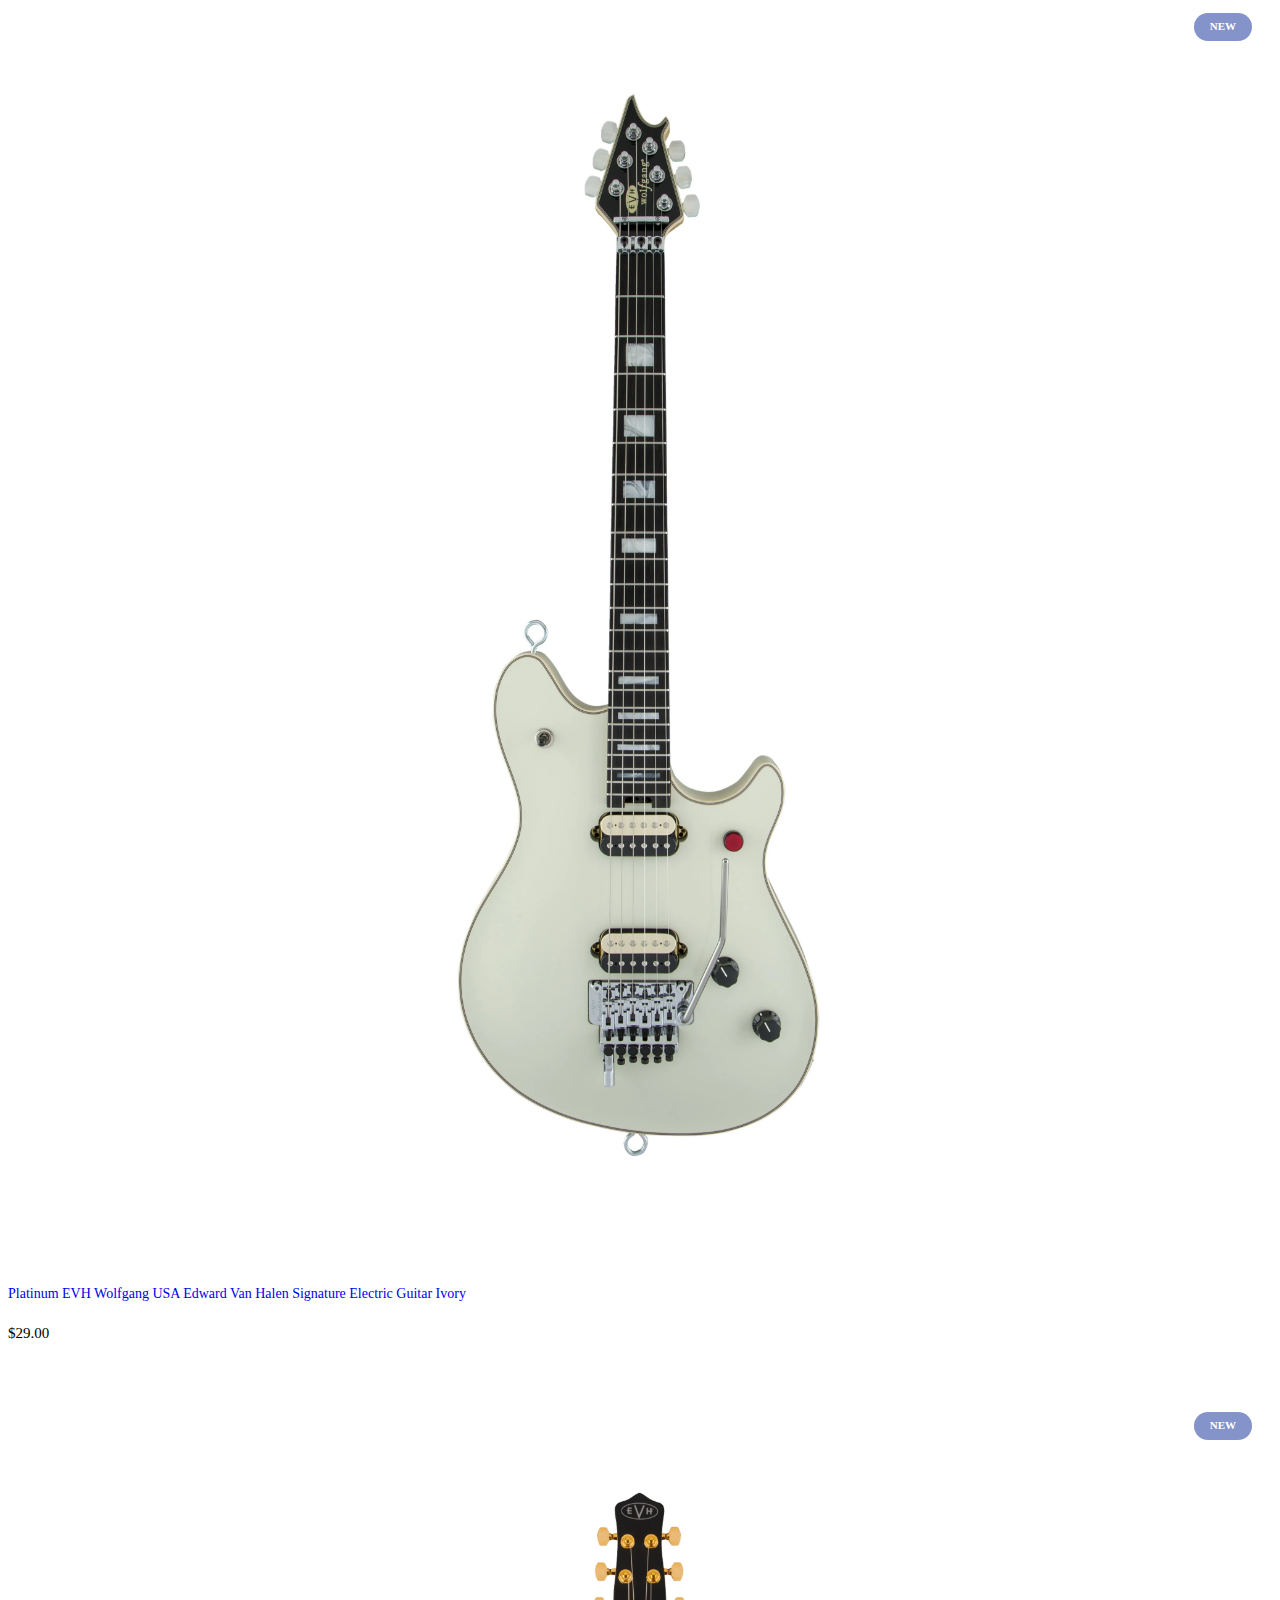
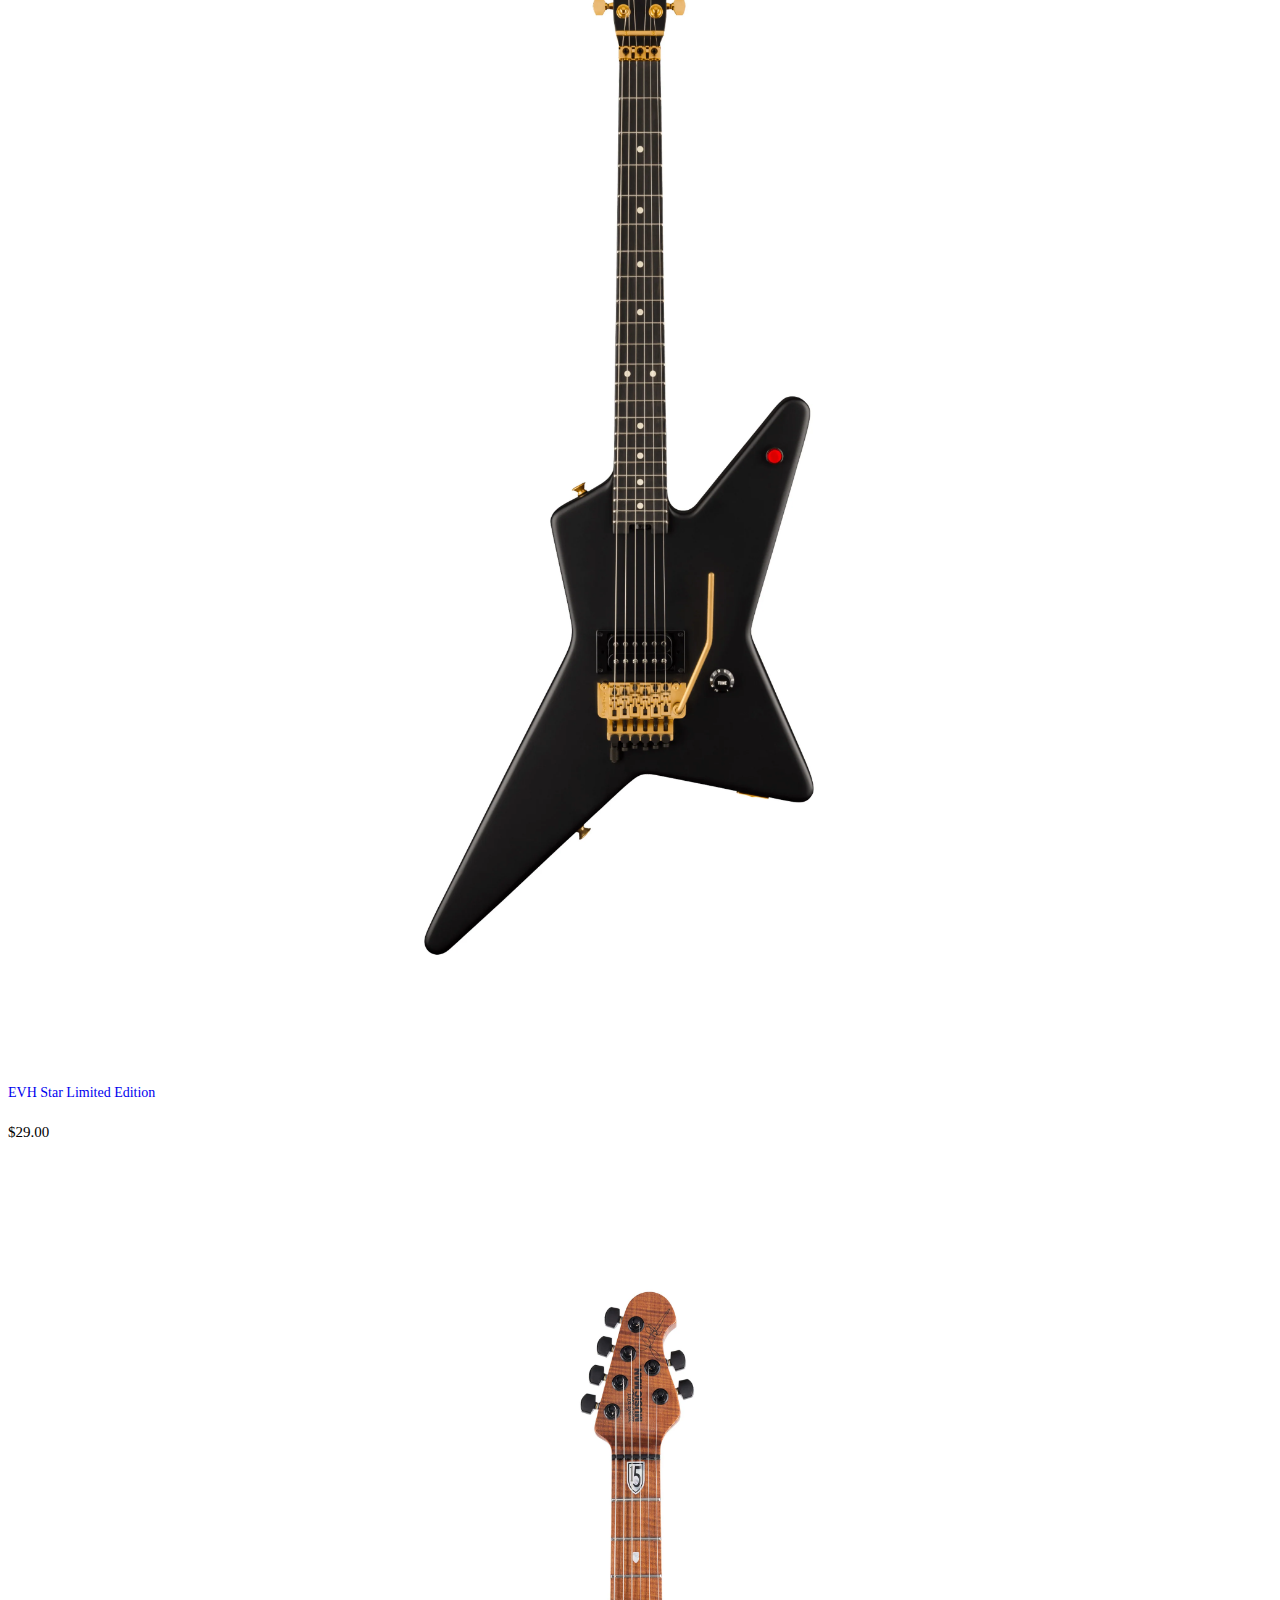
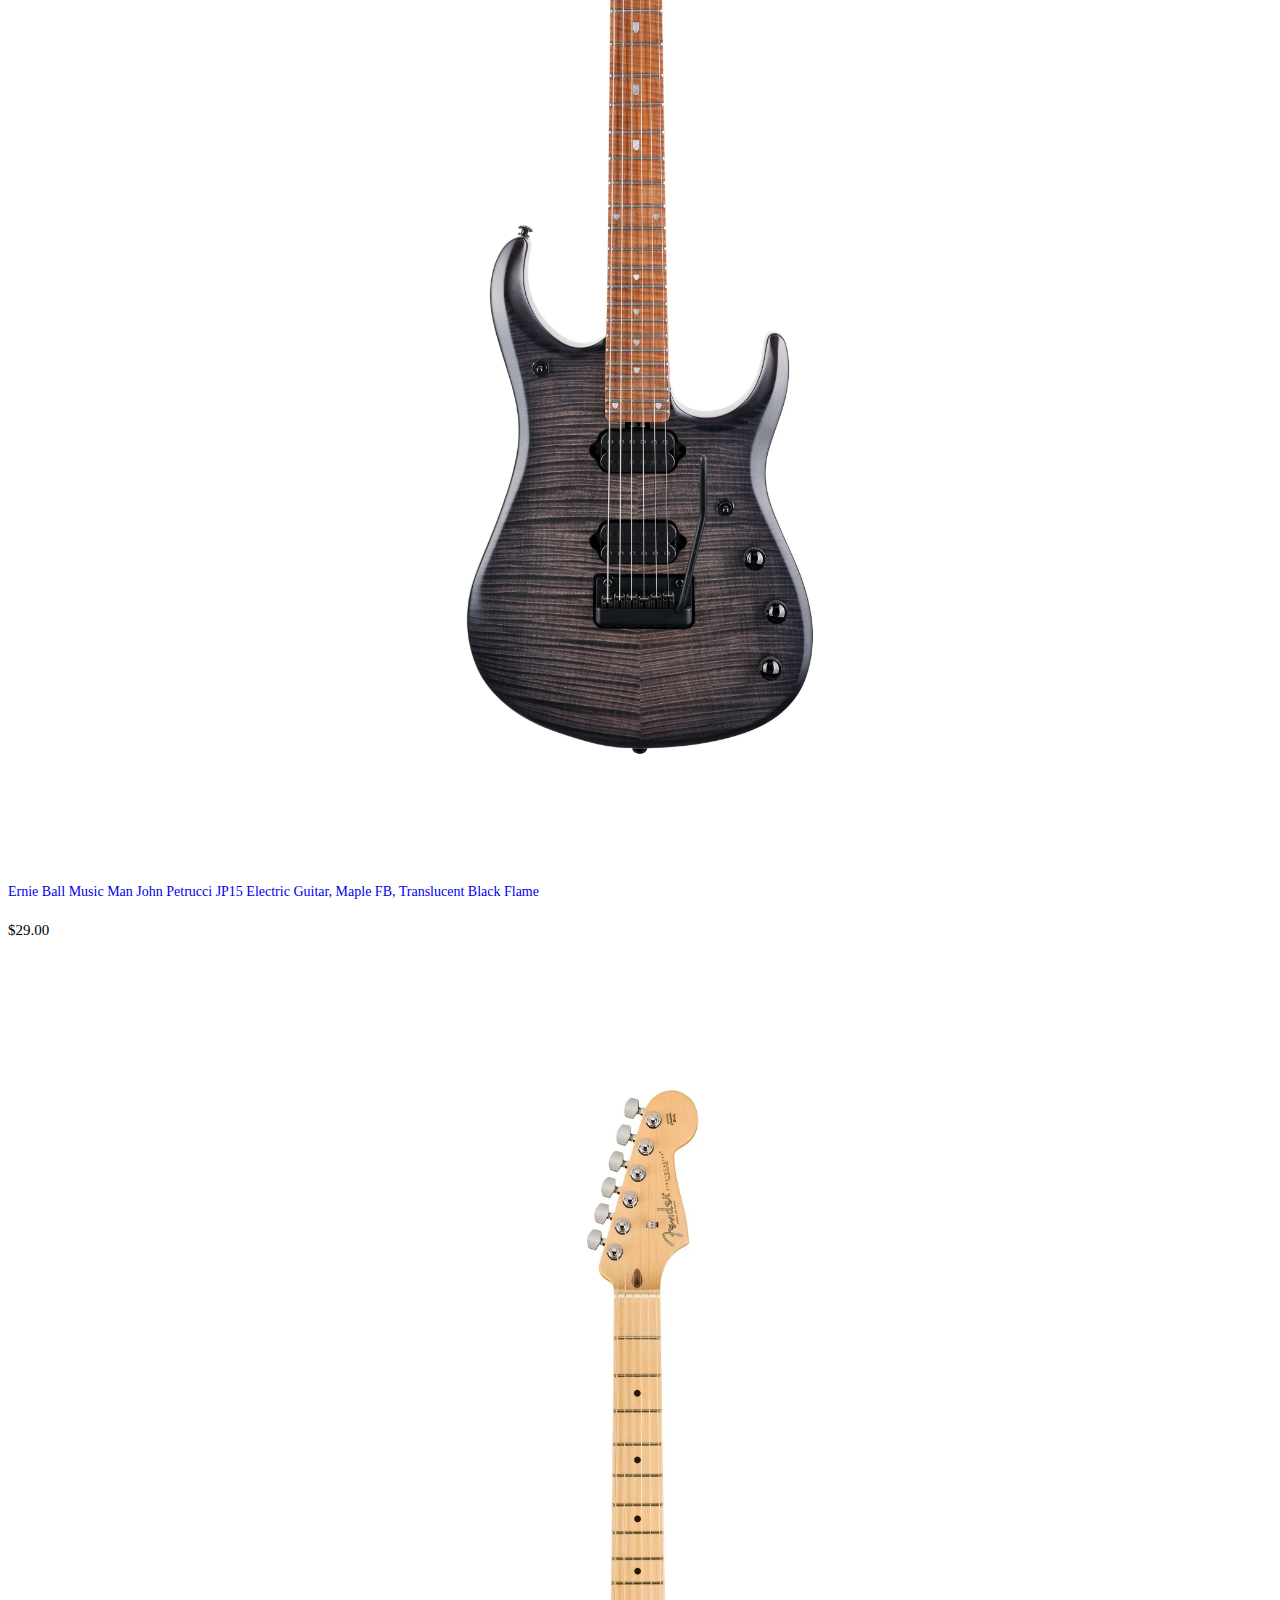
==== commit c27367c6: "Update index.html" ====
--- a/index.html
+++ b/index.html
@@ -77,10 +77,7 @@
                             <span class="navbar-text" style="margin-left: 10px;">
                                 <a href="shoppingcart.html"><img src="skins/shopping_cart_2838895_1.png" alt=""></a>
                             </span>
-                            <span class="navbar-text">
-                                <img src="skins/user_8647311_1.png" id="user_8647311_1" />
-                                <span class="mb-2" id="my_account">LOGIN</span>
-                            </span>
+                            
                         </div>
                     </div>
             
@@ -94,10 +91,7 @@
                         <span class="navbar-text" style="margin-left: 10px;">
                             <a href="shoppingcart.html"><img src="skins/shopping_cart_2838895_1.png" alt=""></a>
                         </span>
-                        <span class="navbar-text">
-                            <img src="skins/user_8647311_1.png" id="user_8647311_1" />
-                            <span class="mb-2" id="my_account">LOGIN</span>
-                        </span>
+                        
                     </div>
                 </div>
             </nav>
--- a/swiss.css
+++ b/swiss.css
@@ -34,6 +34,19 @@
     z-index: 2;
 }
 
+#dejong1 {
+    display: none !important;
+}
+@media screen and (max-width: 440px) {
+    #dejong2 {
+        display: none !important;
+    }
+
+    #dejong1 {
+        display: block !important;
+    }
+}
+
 #displayproduk .card-text {
 
 }
